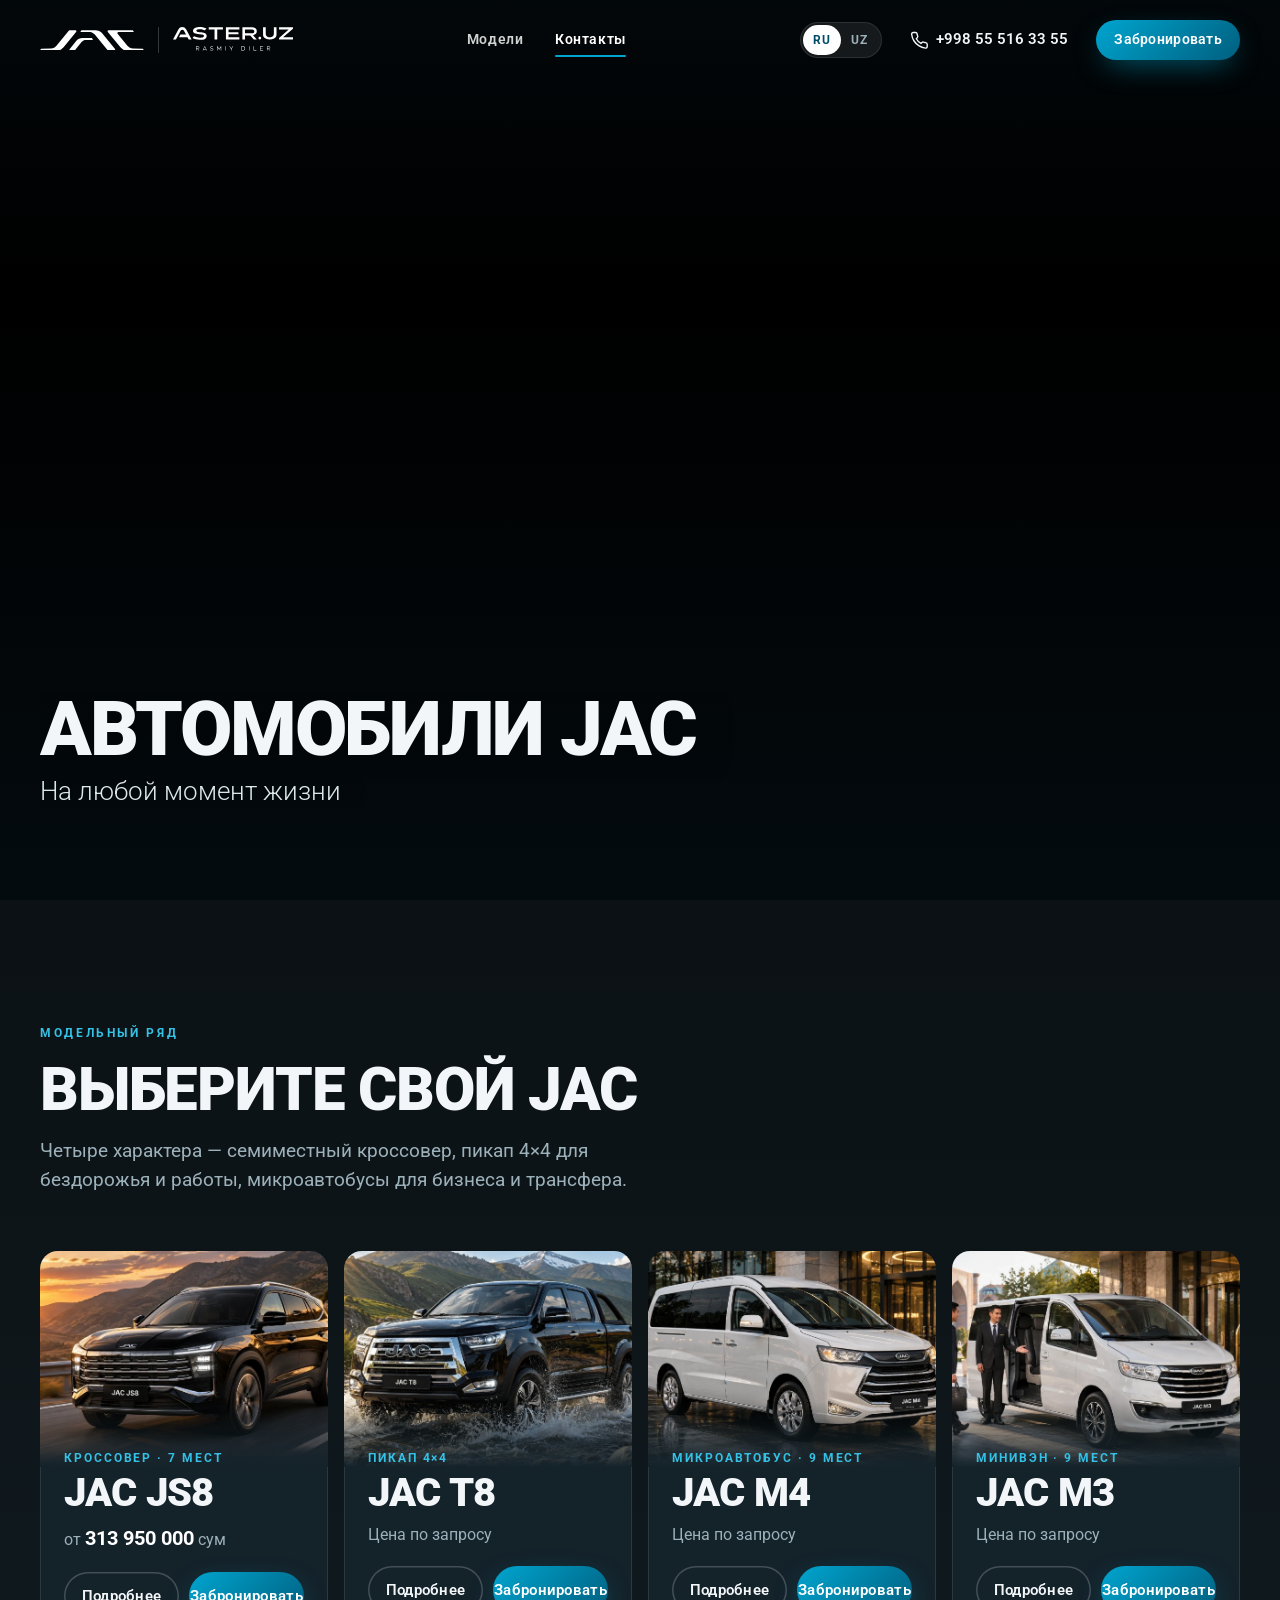
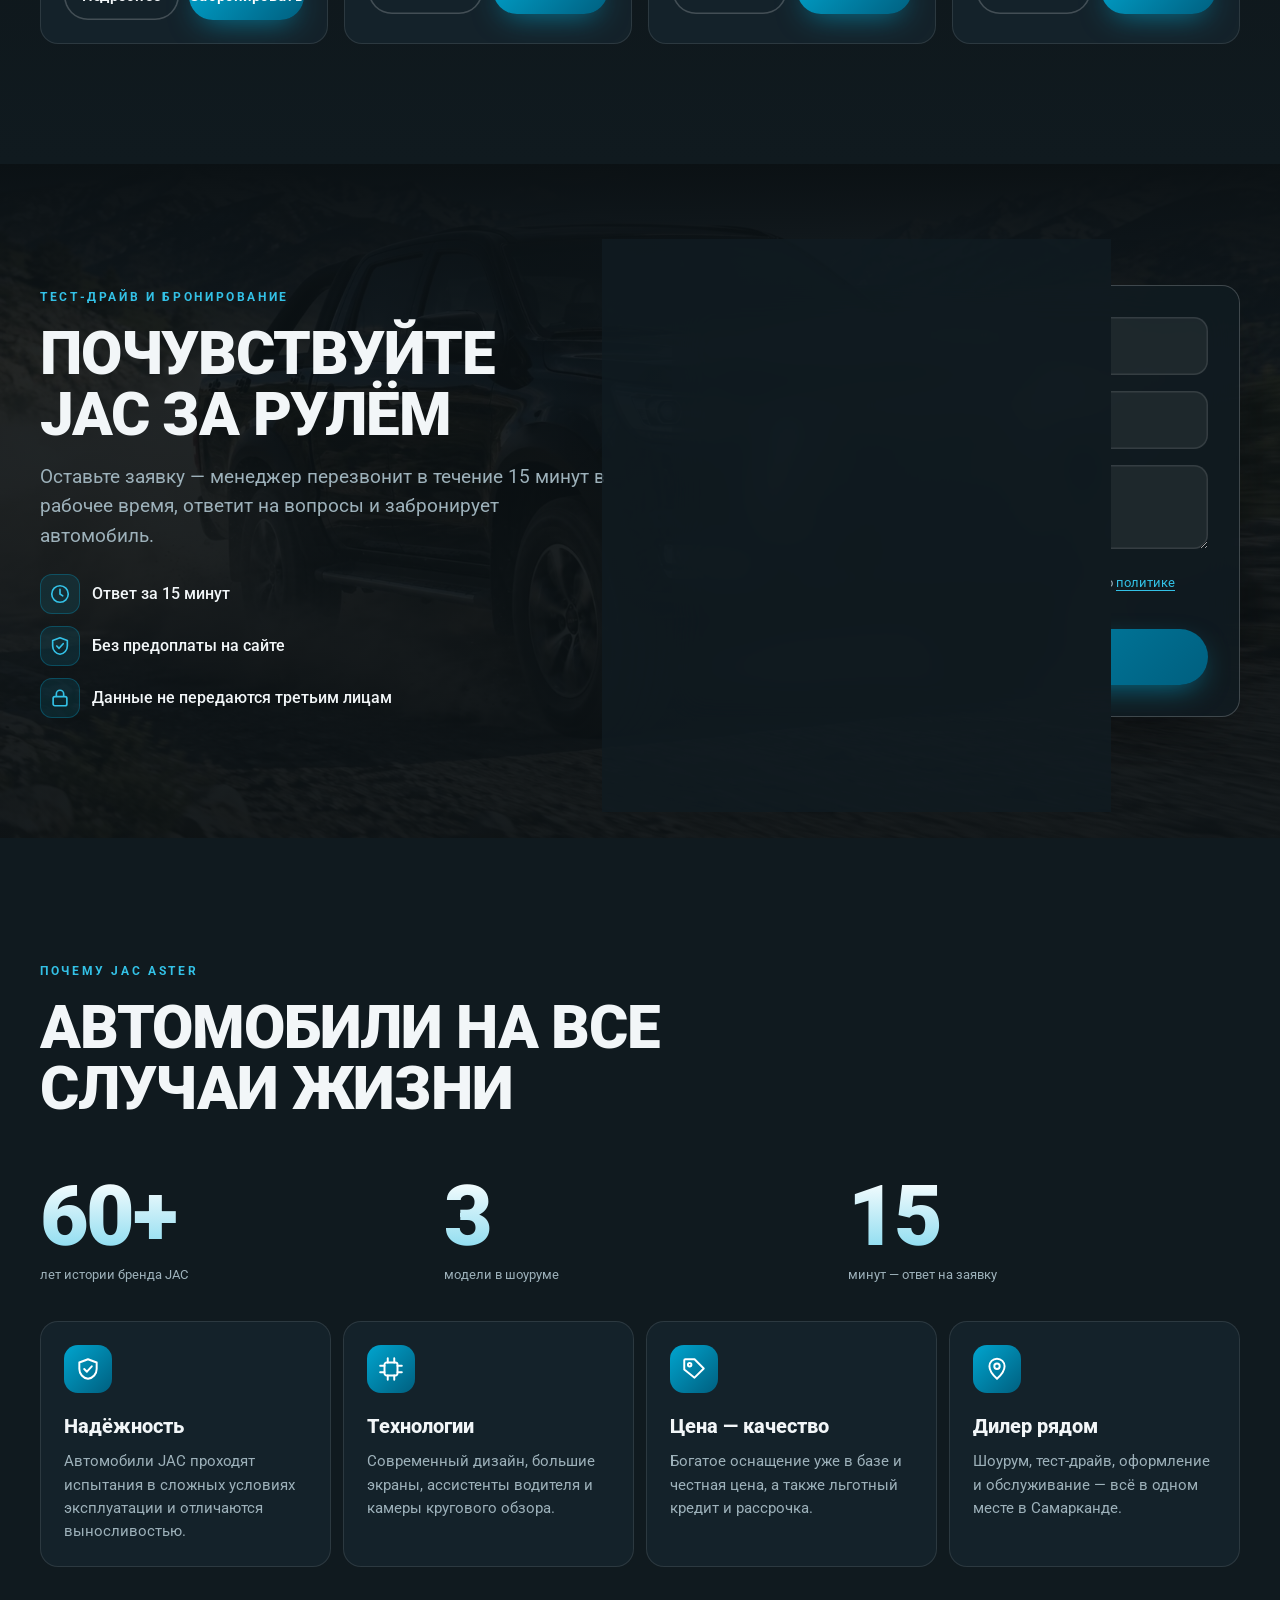
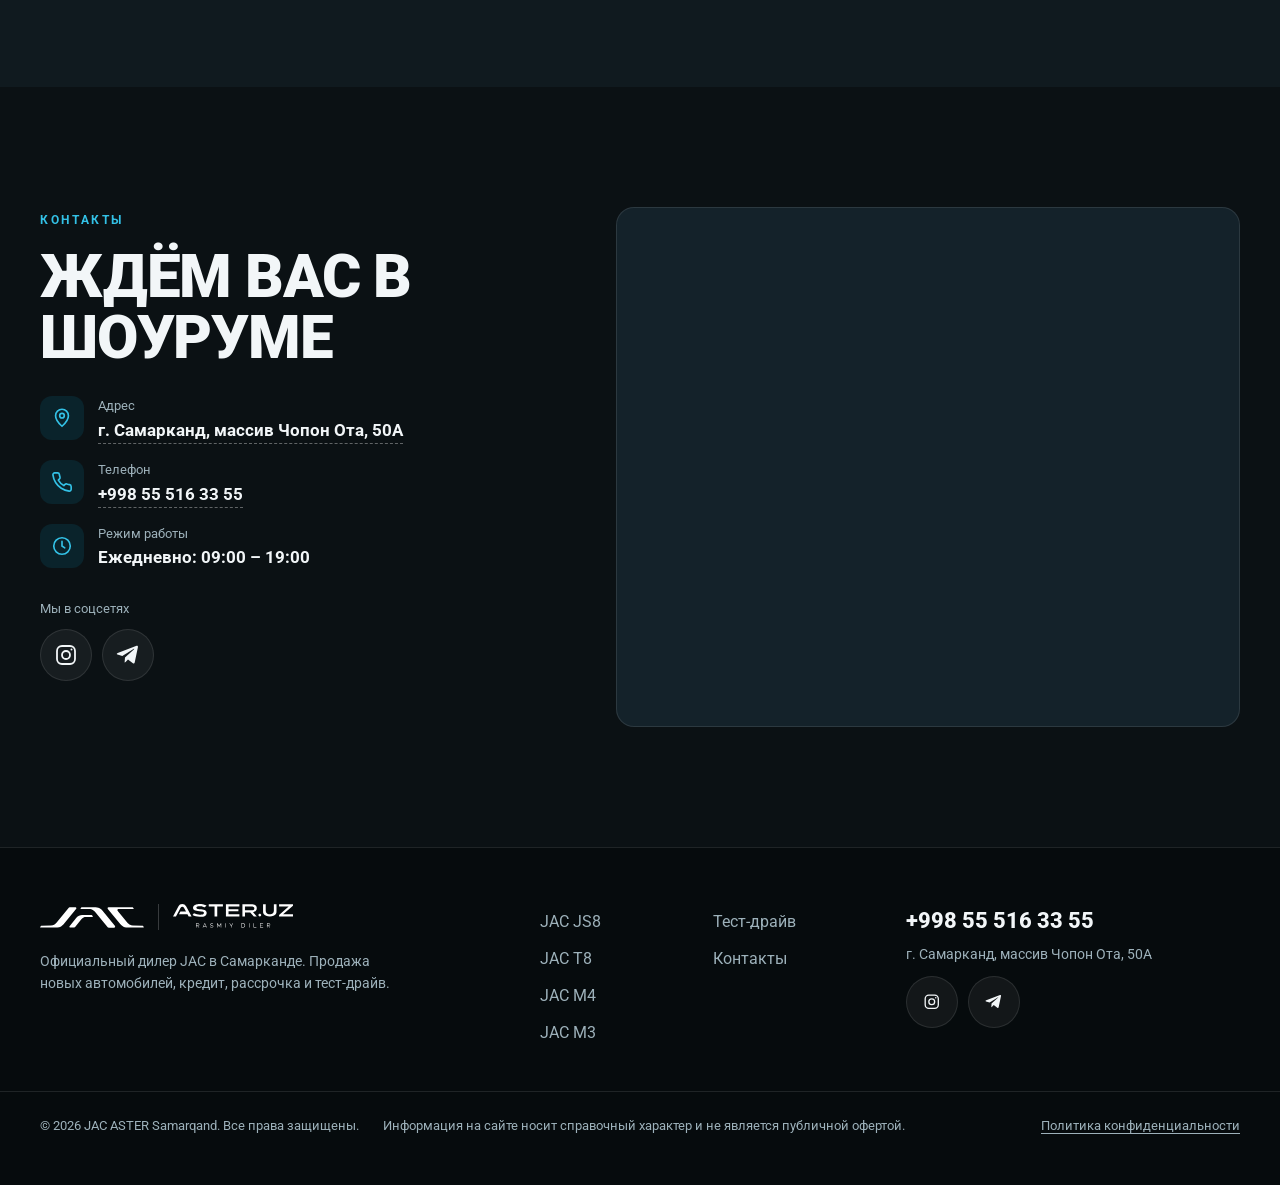
==== index.html @ 8413ddf0 "JS8: статичные фото в блоке цвета вместо 360°, пункт «Тест-драйв» убран из шапки, сброс кэша картино" ====
<!DOCTYPE html>
<html lang="ru" dir="ltr" class="no-js">
<head>
  <meta charset="utf-8">
  <meta name="viewport" content="width=device-width, initial-scale=1, viewport-fit=cover">

  <!-- ===================== SEO: ЗАГОЛОВОК И ОПИСАНИЕ =====================
       Для узбекской версии тексты подставляются из assets/js/i18n.js
       (ключи meta.title и meta.description) -->
  <title>jac-aster.uz</title>
  <meta name="description" content="Официальный дилер JAC в Самарканде: кроссовер JAC JS8, пикап JAC T8, микроавтобусы JAC M4 и JAC M3. Актуальные цены, льготный кредит и рассрочка, тест-драйв. Чопон Ота, 50A. ☎ +998 55 516 33 55">
  <meta name="keywords" content="JAC Самарканд, JAC JS8, JAC T8, JAC M4, JAC M3, купить JAC, JAC цена Узбекистан, пикап JAC, микроавтобус JAC, минивэн JAC, JAC Samarqand, JAC narxi, JAC ASTER">
  <meta name="robots" content="index, follow, max-image-preview:large">
  <meta name="author" content="JAC ASTER Samarqand">
  <meta name="theme-color" content="#004C66">
  <meta name="format-detection" content="telephone=no">

  <!-- Канонический адрес и языковые версии (?lang=uz — узбекская) -->
  <link rel="canonical" href="https://jac-aster.uz/">
  <link rel="alternate" hreflang="ru" href="https://jac-aster.uz/">
  <link rel="alternate" hreflang="uz" href="https://jac-aster.uz/?lang=uz">
  <link rel="alternate" hreflang="x-default" href="https://jac-aster.uz/">

  <!-- Соцсети и мессенджеры (превью ссылки) -->
  <meta property="og:type" content="website">
  <meta property="og:site_name" content="JAC ASTER Samarqand">
  <meta property="og:locale" content="ru_RU">
  <meta property="og:locale:alternate" content="uz_UZ">
  <meta property="og:url" content="https://jac-aster.uz/">
  <meta property="og:title" content="JAC в Самарканде — JS8, T8, M4, M3 | Официальный дилер JAC ASTER">
  <meta property="og:description" content="Кроссовер JAC JS8, пикап JAC T8, микроавтобусы JAC M4 и JAC M3. Цены, кредит, рассрочка и тест-драйв в Самарканде.">
  <meta property="og:image" content="https://jac-aster.uz/assets/img/brand/og-image.jpg">
  <meta property="og:image:width" content="1200">
  <meta property="og:image:height" content="630">
  <meta name="twitter:card" content="summary_large_image">

  <!-- Иконки -->
  <link rel="icon" href="assets/img/brand/favicon.svg" type="image/svg+xml">
  <link rel="icon" href="assets/img/brand/icon-32.png" sizes="32x32" type="image/png">
  <link rel="apple-touch-icon" href="assets/img/brand/icon-180.png">
  <link rel="manifest" href="manifest.webmanifest">

  <!-- Предзагрузка шрифта и главного фото для скорости -->
  <link rel="preload" href="assets/fonts/roboto-cyrillic.woff2" as="font" type="font/woff2" crossorigin>
  <link rel="preload" href="assets/fonts/roboto-latin.woff2" as="font" type="font/woff2" crossorigin>
  <link rel="preload" as="image" href="assets/img/brand/home-hero-mobile.webp" media="(max-width: 800px)" fetchpriority="high">
  <link rel="preload" as="image" href="assets/img/brand/home-hero.webp" media="(min-width: 801px)" fetchpriority="high">

  <link rel="stylesheet" href="assets/css/style.css">

  <!-- Структурированные данные для Google / Яндекс: автосалон.
       ⚠️ Если поменяется телефон, адрес или часы — исправьте и здесь. -->
  <script type="application/ld+json">
  {
    "@context": "https://schema.org",
    "@type": "AutoDealer",
    "@id": "https://jac-aster.uz/#dealer",
    "name": "JAC ASTER Samarqand",
    "alternateName": ["JAC Самарканд", "JAC Samarqand Aster"],
    "url": "https://jac-aster.uz/",
    "logo": "https://jac-aster.uz/assets/img/brand/icon-512.png",
    "image": "https://jac-aster.uz/assets/img/brand/og-image.jpg",
    "telephone": "+998555163355",
    "priceRange": "313 950 000 – 498 000 000 UZS",
    "currenciesAccepted": "UZS",
    "brand": { "@type": "Brand", "name": "JAC" },
    "address": {
      "@type": "PostalAddress",
      "streetAddress": "массив Чопон Ота, 50A",
      "addressLocality": "Самарканд",
      "addressRegion": "Самаркандская область",
      "addressCountry": "UZ"
    },
    "hasMap": "https://www.google.com/maps?cid=15704357459477627412",
    "openingHoursSpecification": [{
      "@type": "OpeningHoursSpecification",
      "dayOfWeek": ["Monday","Tuesday","Wednesday","Thursday","Friday","Saturday","Sunday"],
      "opens": "09:00",
      "closes": "19:00"
    }],
    "sameAs": [
      "https://www.instagram.com/jac_samarqand_aster/",
      "https://t.me/jacsamarqandaster"
    ],
    "areaServed": { "@type": "City", "name": "Самарканд" }
  }
  </script>
</head>

<body class="is-loading">
  <a class="skip-link" href="#main" data-i18n="skip">Перейти к содержимому</a>

  <!-- ===================== ПРЕЛОАДЕР ===================== -->
  <div class="preloader" aria-hidden="true">
    <svg class="preloader__logo" viewBox="0 0 2434 488"><use href="#logo-path"/></svg>
    <span class="preloader__bar"></span>
  </div>

  <!-- Логотип JAC (векторный). Используется в шапке, подвале, прелоадере. -->
  <svg width="0" height="0" style="position:absolute" aria-hidden="true">
    <defs>
      <path id="logo-path" fill="currentColor" fill-rule="evenodd" d="M1235,219 L1218,194 L1209,190 L985,190 L950,194 L913,206 L880,225 L851,251 L692,448 L688,455 L688,468 L691,474 L701,481 L798,481 L810,477 L818,472 L836,452 L973,282 L993,263 L1020,246 L1044,237 L1072,232 L1228,232 L1235,226ZM848,16 L844,11 L835,6 L695,6 L679,13 L668,24 L385,371 L361,395 L330,416 L297,429 L257,436 L37,437 L26,441 L20,447 L4,471 L4,478 L7,481 L405,481 L447,473 L467,466 L492,454 L519,436 L552,404 L839,55 L851,37 L852,28ZM1587,14 L1583,23 L1583,36 L1587,45 L1878,400 L1914,435 L1946,457 L1964,466 L1986,474 L2014,480 L2035,482 L2424,481 L2429,477 L2429,470 L2413,446 L2408,441 L2398,437 L2176,436 L2134,428 L2108,418 L2092,409 L2073,395 L2051,373 L1820,91 L1814,81 L1812,73 L1815,59 L1822,52 L1833,48 L2191,47 L2194,43 L2192,34 L2176,12 L2169,6 L1600,5 L1592,9ZM949,36 L948,43 L953,48 L1174,49 L1202,55 L1237,70 L1259,85 L1282,107 L1570,459 L1584,473 L1595,479 L1612,483 L1738,483 L1747,480 L1756,471 L1759,463 L1759,454 L1752,441 L1450,73 L1431,54 L1404,35 L1382,24 L1363,17 L1336,10 L1300,5 L980,4 L971,7 L965,13Z"/>
    </defs>
  </svg>

  <!-- ===================== ШАПКА ===================== -->
  <header class="header" id="header">
    <div class="container header__inner">
      <a class="brand" href="#top" data-i18n-attr="aria-label:nav.home" aria-label="JAC ASTER — на главную">
        <svg class="brand__logo" viewBox="0 0 2434 488" role="img" aria-label="JAC"><use href="#logo-path"/></svg>
        <span class="brand__divider" aria-hidden="true"></span>
        <img class="brand__aster" src="assets/img/brand/aster-logo.svg" alt="ASTER — rasmiy diler" width="309" height="66">
      </a>

      <nav class="nav" id="nav" data-i18n-attr="aria-label:nav.main" aria-label="Основное меню">
        <ul class="nav__list">
          <li><a href="#models" data-i18n="nav.models">Модели</a></li>
          <li><a href="#contacts" data-i18n="nav.contacts">Контакты</a></li>
        </ul>
        <div class="nav__mobile-extra">
          <a class="nav__phone js-phone-link" href="tel:+998555163355"><span class="js-phone-text">+998 55 516 33 55</span></a>
          <p class="nav__address js-address">г. Самарканд, массив Чопон Ота, 50A</p>
        </div>
      </nav>

      <div class="header__actions">
        <div class="lang" role="group" data-i18n-attr="aria-label:lang.switch" aria-label="Сменить язык">
          <button type="button" class="lang__btn is-active" data-lang="ru" aria-pressed="true">RU</button>
          <button type="button" class="lang__btn" data-lang="uz" aria-pressed="false">UZ</button>
        </div>
        <a class="header__phone js-phone-link" href="tel:+998555163355">
          <svg class="icon" aria-hidden="true"><use href="#i-phone"/></svg>
          <span class="js-phone-text">+998 55 516 33 55</span>
        </a>
        <button type="button" class="btn btn--primary btn--sm header__cta js-open-booking" data-i18n="cta.book">Забронировать</button>
        <button type="button" class="burger" id="burger" aria-controls="nav" aria-expanded="false" data-i18n-attr="aria-label:nav.menu" aria-label="Меню">
          <span></span><span></span><span></span>
        </button>
      </div>
    </div>
  </header>

  <main id="main">

    <!-- ===================== ПЕРВЫЙ ЭКРАН =====================
         Только фото и заголовок.
         Фото меняйте здесь: src — для ПК, srcset в <source> — для телефонов.
         Текст заголовка — в i18n.js (ключ hero.title) -->
    <section class="hero hero--home" id="top" aria-labelledby="hero-title">
      <div class="hero__media">
        <picture>
          <!-- Вертикальное фото для телефонов -->
          <source media="(max-width: 800px)" srcset="assets/img/brand/home-hero-mobile.webp" width="941" height="1672">
          <img src="assets/img/brand/home-hero.webp" alt="Автомобили JAC" data-i18n-attr="alt:hero.alt" width="1672" height="941" fetchpriority="high" decoding="async">
        </picture>
      </div>
      <div class="hero__content container">
        <h1 class="hero__title" id="hero-title">
          <span class="visually-hidden" data-i18n="hero.seo">JAC в Самарканде — официальный дилер JAC ASTER.</span>
          <span class="hero__line" data-i18n="hero.title">Автомобили JAC</span>
          <span class="hero__sub" data-i18n="hero.sub">На любой момент жизни</span>
        </h1>
      </div>
    </section>

    <!-- ===================== МОДЕЛЬНЫЙ РЯД (КАРТОЧКИ) ===================== -->
    <section class="section models-overview" id="models" aria-labelledby="models-title">
      <div class="container">
        <header class="section__head reveal">
          <p class="kicker" data-i18n="models.kicker">Модельный ряд</p>
          <h2 class="section__title" id="models-title" data-i18n="models.title">Выберите свой JAC</h2>
          <p class="section__lead" data-i18n="models.lead">Четыре характера — семиместный кроссовер, пикап 4×4 для бездорожья и работы, микроавтобусы для бизнеса и трансфера.</p>
        </header>
        <div class="model-cards" id="modelCards"><!-- карточки из config.js --></div>
      </div>
    </section>

    <!-- ===================== ТЕСТ-ДРАЙВ / ФОРМА ЗАЯВКИ ===================== -->
    <section class="section lead-section" id="testdrive" aria-labelledby="form-title">
      <div class="lead-section__bg" aria-hidden="true">
        <img src="assets/img/t8/a3-800.webp?v=2" srcset="assets/img/t8/a3-800.webp?v=2 800w, assets/img/t8/a3.webp?v=2 1672w" sizes="100vw" alt="" loading="lazy" decoding="async" width="1672" height="941">
      </div>
      <div class="container lead-section__grid">
        <header class="lead-section__head reveal">
          <p class="kicker" data-i18n="form.kicker">Тест-драйв и бронирование</p>
          <h2 class="section__title" id="form-title" data-i18n="form.title">Почувствуйте JAC за рулём</h2>
          <p class="section__lead" data-i18n="form.lead">Оставьте заявку — менеджер перезвонит в течение 15 минут в рабочее время, ответит на вопросы и забронирует автомобиль.</p>
          <ul class="perks">
            <li><svg class="icon" aria-hidden="true"><use href="#i-clock"/></svg><span data-i18n="form.perks.1">Ответ за 15 минут</span></li>
            <li><svg class="icon" aria-hidden="true"><use href="#i-shield"/></svg><span data-i18n="form.perks.2">Без предоплаты на сайте</span></li>
            <li><svg class="icon" aria-hidden="true"><use href="#i-lock"/></svg><span data-i18n="form.perks.3">Данные не передаются третьим лицам</span></li>
          </ul>
        </header>

        <!-- Форма. Шаблон используется и во всплывающем окне «Забронировать». -->
        <div class="lead-card reveal" id="leadFormHost"></div>
      </div>
    </section>

    <!-- ===================== ПОЧЕМУ МЫ ===================== -->
    <section class="section why" id="about" aria-labelledby="why-title">
      <div class="container">
        <header class="section__head reveal">
          <p class="kicker" data-i18n="why.kicker">Почему JAC ASTER</p>
          <h2 class="section__title" id="why-title" data-i18n="why.title">Автомобили на все случаи жизни</h2>
        </header>

        <div class="why__counters reveal">
          <div class="counter"><b data-count="60" data-suffix="+">0</b><span data-i18n="why.years">лет истории бренда JAC</span></div>
          <div class="counter"><b data-count="3">0</b><span data-i18n="why.models">модели в шоуруме</span></div>
          <div class="counter"><b data-count="15">0</b><span data-i18n="why.minutes">минут — ответ на заявку</span></div>
        </div>

        <ul class="why__grid">
          <li class="why__item reveal"><svg class="icon" aria-hidden="true"><use href="#i-shield"/></svg><h3 data-i18n="why.1.t">Надёжность</h3><p data-i18n="why.1.d">Автомобили JAC проходят испытания в сложных условиях эксплуатации и отличаются выносливостью.</p></li>
          <li class="why__item reveal"><svg class="icon" aria-hidden="true"><use href="#i-chip"/></svg><h3 data-i18n="why.2.t">Технологии</h3><p data-i18n="why.2.d">Современный дизайн, большие экраны, ассистенты водителя и камеры кругового обзора.</p></li>
          <li class="why__item reveal"><svg class="icon" aria-hidden="true"><use href="#i-tag"/></svg><h3 data-i18n="why.3.t">Цена — качество</h3><p data-i18n="why.3.d">Богатое оснащение уже в базе и честная цена, а также льготный кредит и рассрочка.</p></li>
          <li class="why__item reveal"><svg class="icon" aria-hidden="true"><use href="#i-pin"/></svg><h3 data-i18n="why.4.t">Дилер рядом</h3><p data-i18n="why.4.d">Шоурум, тест-драйв, оформление и обслуживание — всё в одном месте в Самарканде.</p></li>
        </ul>
      </div>
    </section>

    <!-- ===================== КОНТАКТЫ ===================== -->
    <section class="section contacts" id="contacts" aria-labelledby="contacts-title">
      <div class="container contacts__grid">
        <div class="contacts__info reveal">
          <p class="kicker" data-i18n="contacts.kicker">Контакты</p>
          <h2 class="section__title" id="contacts-title" data-i18n="contacts.title">Ждём вас в шоуруме</h2>

          <address class="contacts__list">
            <div class="contacts__item">
              <svg class="icon" aria-hidden="true"><use href="#i-pin"/></svg>
              <div><span data-i18n="contacts.address">Адрес</span><a class="contacts__link js-map-link" href="https://www.google.com/maps?cid=15704357459477627412" target="_blank" rel="noopener"><b class="js-address">г. Самарканд, массив Чопон Ота, 50A</b></a></div>
            </div>
            <div class="contacts__item">
              <svg class="icon" aria-hidden="true"><use href="#i-phone"/></svg>
              <div><span data-i18n="contacts.phone">Телефон</span><a class="contacts__link js-phone-link" href="tel:+998555163355"><b class="js-phone-text">+998 55 516 33 55</b></a></div>
            </div>
            <div class="contacts__item">
              <svg class="icon" aria-hidden="true"><use href="#i-clock"/></svg>
              <div><span data-i18n="contacts.hours">Режим работы</span><b class="js-hours">Ежедневно: 09:00 – 19:00</b></div>
            </div>
          </address>

          <p class="contacts__social-title" data-i18n="contacts.social">Мы в соцсетях</p>
          <div class="social">
            <a class="social__link social__link--icon js-instagram" href="https://www.instagram.com/jac_samarqand_aster/" target="_blank" rel="noopener" aria-label="Instagram @jac_samarqand_aster" title="Instagram">
              <svg class="icon" aria-hidden="true"><use href="#i-instagram"/></svg>
            </a>
            <a class="social__link social__link--icon js-telegram" href="https://t.me/jacsamarqandaster" target="_blank" rel="noopener" aria-label="Telegram @jacsamarqandaster" title="Telegram">
              <svg class="icon" aria-hidden="true"><use href="#i-telegram"/></svg>
            </a>
          </div>
        </div>

        <!-- Карта Google. Координаты салона и масштаб — в адресе src (q=широта,долгота, z=масштаб).
             Тот же адрес — в config.js → SITE.mapEmbed -->
        <div class="map reveal" id="map">
          <iframe src="https://maps.google.com/maps?q=39.674284,67.028428+(JAC+ASTER)&amp;z=16&amp;output=embed&amp;hl=ru" title="JAC ASTER — г. Самарканд, массив Чопон Ота, 50A" loading="lazy" referrerpolicy="no-referrer-when-downgrade" allowfullscreen></iframe>
        </div>
      </div>
    </section>
  </main>

  <!-- ===================== ПОДВАЛ ===================== -->
  <footer class="footer">
    <div class="container footer__grid">
      <div class="footer__brand">
        <a class="brand" href="#top" aria-label="JAC ASTER">
          <svg class="brand__logo" viewBox="0 0 2434 488" role="img" aria-label="JAC"><use href="#logo-path"/></svg>
          <span class="brand__divider" aria-hidden="true"></span>
          <img class="brand__aster" src="assets/img/brand/aster-logo.svg" alt="ASTER — rasmiy diler" width="309" height="66">
        </a>
        <p data-i18n="footer.about">Официальный дилер JAC в Самарканде. Продажа новых автомобилей, кредит, рассрочка и тест-драйв.</p>
      </div>

      <nav class="footer__nav" data-i18n-attr="aria-label:nav.models" aria-label="Модели">
        <ul>
          <li><a href="js8.html">JAC JS8</a></li>
          <li><a href="t8.html">JAC T8</a></li>
          <li><a href="m4.html">JAC M4</a></li>
          <li><a href="m3.html">JAC M3</a></li>
        </ul>
        <ul>
          <li><a href="#testdrive" data-i18n="nav.testdrive">Тест-драйв</a></li>
          <li><a href="#contacts" data-i18n="nav.contacts">Контакты</a></li>
        </ul>
      </nav>

      <div class="footer__contacts">
        <a class="footer__phone js-phone-link" href="tel:+998555163355"><span class="js-phone-text">+998 55 516 33 55</span></a>
        <p class="js-address">г. Самарканд, массив Чопон Ота, 50A</p>
        <div class="social social--small">
          <a class="social__link js-instagram" href="https://www.instagram.com/jac_samarqand_aster/" target="_blank" rel="noopener" aria-label="Instagram"><svg class="icon" aria-hidden="true"><use href="#i-instagram"/></svg></a>
          <a class="social__link js-telegram" href="https://t.me/jacsamarqandaster" target="_blank" rel="noopener" aria-label="Telegram"><svg class="icon" aria-hidden="true"><use href="#i-telegram"/></svg></a>
        </div>
      </div>
    </div>

    <div class="container footer__bottom">
      <p>© <span id="year">2026</span> JAC ASTER Samarqand. <span data-i18n="footer.rights">Все права защищены.</span></p>
      <p data-i18n="footer.offer">Информация на сайте носит справочный характер и не является публичной офертой.</p>
      <a href="privacy.html" class="js-privacy-link" data-i18n="footer.privacy">Политика конфиденциальности</a>
    </div>
  </footer>

  <!-- ===================== МОБИЛЬНАЯ ПАНЕЛЬ ДЕЙСТВИЙ ===================== -->
  <div class="action-bar" id="actionBar">
    <a class="action-bar__item js-phone-link" href="tel:+998555163355"><svg class="icon" aria-hidden="true"><use href="#i-phone"/></svg><span data-i18n="bar.call">Звонок</span></a>
    <a class="action-bar__item js-telegram" href="https://t.me/jacsamarqandaster" target="_blank" rel="noopener"><svg class="icon" aria-hidden="true"><use href="#i-telegram"/></svg><span data-i18n="bar.tg">Telegram</span></a>
    <button type="button" class="action-bar__item action-bar__item--main js-open-booking"><svg class="icon" aria-hidden="true"><use href="#i-key"/></svg><span data-i18n="bar.book">Бронь</span></button>
  </div>

  <button type="button" class="to-top" id="toTop" data-i18n-attr="aria-label:footer.up" aria-label="Наверх">
    <svg class="icon" aria-hidden="true"><use href="#i-arrow-up"/></svg>
  </button>

  <!-- ===================== ОКНО «ЗАБРОНИРОВАТЬ» ===================== -->
  <dialog class="modal" id="bookingModal" aria-labelledby="modal-title">
    <div class="modal__box">
      <button type="button" class="modal__close" data-close data-i18n-attr="aria-label:nav.close" aria-label="Закрыть">
        <svg class="icon" aria-hidden="true"><use href="#i-close"/></svg>
      </button>
      <div class="modal__media" aria-hidden="true"><img id="modalImg" src="assets/img/js8/c-black.webp?v=2" alt="" width="1182" height="430"></div>
      <h2 class="modal__title" id="modal-title" data-i18n="form.modal.title">Забронировать</h2>
      <p class="modal__lead" data-i18n="form.modal.lead">Оставьте контакты — зафиксируем автомобиль и цену за вами.</p>
      <div id="modalFormHost"></div>
    </div>
  </dialog>

  <!-- ===================== ОКНО «УСПЕШНО» ===================== -->
  <dialog class="modal modal--success" id="successModal" aria-labelledby="ok-title">
    <div class="modal__box">
      <div class="success-check" aria-hidden="true"><svg viewBox="0 0 52 52"><circle cx="26" cy="26" r="24"/><path d="M15 27l7 7 15-15"/></svg></div>
      <h2 class="modal__title" id="ok-title" data-i18n="form.ok.title">Заявка отправлена!</h2>
      <p class="modal__lead" data-i18n="form.ok.text">Спасибо! Наш менеджер свяжется с вами в ближайшее время.</p>
      <button type="button" class="btn btn--primary btn--block" data-close data-i18n="form.ok.close">Отлично</button>
    </div>
  </dialog>

  <!-- ===================== ПРОСМОТР ФОТО ===================== -->
  <dialog class="lightbox" id="lightbox" data-i18n-attr="aria-label:model.gallery" aria-label="Галерея">
    <button type="button" class="lightbox__close" data-close data-i18n-attr="aria-label:lightbox.close" aria-label="Закрыть"><svg class="icon" aria-hidden="true"><use href="#i-close"/></svg></button>
    <button type="button" class="lightbox__nav lightbox__nav--prev" id="lbPrev" data-i18n-attr="aria-label:lightbox.prev" aria-label="Предыдущее фото"><svg class="icon" aria-hidden="true"><use href="#i-arrow-left"/></svg></button>
    <figure class="lightbox__figure"><img id="lbImg" src="" alt=""><figcaption id="lbCap"></figcaption></figure>
    <button type="button" class="lightbox__nav lightbox__nav--next" id="lbNext" data-i18n-attr="aria-label:lightbox.next" aria-label="Следующее фото"><svg class="icon" aria-hidden="true"><use href="#i-arrow-right"/></svg></button>
  </dialog>

  <!-- ===================== ШАБЛОН ФОРМЫ ЗАЯВКИ =====================
       Один шаблон для формы на странице и во всплывающем окне.
       Отправка — в assets/js/main.js (функция sendLead) -->
  <template id="leadFormTpl">
    <form class="lead-form" novalidate>
      <div class="field">
        <input class="field__input" type="text" name="fio" autocomplete="name" maxlength="60" placeholder=" " required>
        <label class="field__label" data-i18n="form.name">Ваше имя</label>
        <small class="field__error" data-i18n="form.err.name">Введите имя (минимум 2 буквы)</small>
      </div>
      <div class="field">
        <input class="field__input" type="tel" name="phone" autocomplete="tel" inputmode="tel" placeholder=" " required>
        <label class="field__label" data-i18n="form.phone">Телефон</label>
        <small class="field__error" data-i18n="form.err.phone">Введите номер полностью: +998 (XX) XXX XX XX</small>
      </div>
      <div class="field">
        <textarea class="field__input" name="comment" rows="2" maxlength="500" placeholder=" "></textarea>
        <label class="field__label" data-i18n="form.comment">Комментарий</label>
      </div>

      <!-- Ловушка для спам-ботов: поле скрыто от людей -->
      <div class="hp" aria-hidden="true"><label>Website<input type="text" name="website_url" tabindex="-1" autocomplete="off"></label></div>

      <label class="check">
        <input type="checkbox" name="agree" checked required>
        <span class="check__box" aria-hidden="true"></span>
        <span class="check__text"><span data-i18n="form.agree">Я согласен(на) на обработку персональных данных согласно</span> <a class="js-privacy-link" href="privacy.html" target="_blank" data-i18n="form.agree.link">политике конфиденциальности</a></span>
      </label>
      <small class="field__error field__error--agree" data-i18n="form.err.agree">Нужно согласие на обработку данных</small>

      <button type="submit" class="btn btn--primary btn--block btn--lg lead-form__submit">
        <span class="btn__text" data-i18n="form.submit">Отправить заявку</span>
        <span class="btn__spinner" aria-hidden="true"></span>
      </button>
      <p class="lead-form__error" role="alert" hidden></p>
    </form>
  </template>

  <!-- ===================== ИКОНКИ (SVG-спрайт) ===================== -->
  <svg width="0" height="0" style="position:absolute" aria-hidden="true">
    <symbol id="i-phone" viewBox="0 0 24 24"><path fill="none" stroke="currentColor" stroke-width="1.8" stroke-linecap="round" stroke-linejoin="round" d="M22 16.9v3a2 2 0 0 1-2.2 2 19.8 19.8 0 0 1-8.6-3.1 19.5 19.5 0 0 1-6-6A19.8 19.8 0 0 1 2.1 4.2 2 2 0 0 1 4.1 2h3a2 2 0 0 1 2 1.7c.1 1 .4 1.9.7 2.8a2 2 0 0 1-.5 2.1L8 9.9a16 16 0 0 0 6 6l1.3-1.3a2 2 0 0 1 2.1-.4c.9.3 1.8.6 2.8.7a2 2 0 0 1 1.7 2z"/></symbol>
    <symbol id="i-arrow-left" viewBox="0 0 24 24"><path fill="none" stroke="currentColor" stroke-width="2" stroke-linecap="round" stroke-linejoin="round" d="M15 18l-6-6 6-6"/></symbol>
    <symbol id="i-arrow-right" viewBox="0 0 24 24"><path fill="none" stroke="currentColor" stroke-width="2" stroke-linecap="round" stroke-linejoin="round" d="M9 18l6-6-6-6"/></symbol>
    <symbol id="i-arrow-up" viewBox="0 0 24 24"><path fill="none" stroke="currentColor" stroke-width="2" stroke-linecap="round" stroke-linejoin="round" d="M18 15l-6-6-6 6"/></symbol>
    <symbol id="i-close" viewBox="0 0 24 24"><path fill="none" stroke="currentColor" stroke-width="2" stroke-linecap="round" d="M6 6l12 12M18 6L6 18"/></symbol>
    <symbol id="i-clock" viewBox="0 0 24 24"><g fill="none" stroke="currentColor" stroke-width="1.8" stroke-linecap="round"><circle cx="12" cy="12" r="9"/><path d="M12 7v5l3 2"/></g></symbol>
    <symbol id="i-shield" viewBox="0 0 24 24"><g fill="none" stroke="currentColor" stroke-width="1.8" stroke-linejoin="round"><path d="M12 3l8 3v6c0 4.6-3.4 8.4-8 9-4.6-.6-8-4.4-8-9V6z"/><path d="M8.5 12l2.5 2.5 4.5-5" stroke-linecap="round"/></g></symbol>
    <symbol id="i-lock" viewBox="0 0 24 24"><g fill="none" stroke="currentColor" stroke-width="1.8"><rect x="4.5" y="10.5" width="15" height="10" rx="2"/><path d="M8 10.5V7.5a4 4 0 0 1 8 0v3"/></g></symbol>
    <symbol id="i-chip" viewBox="0 0 24 24"><g fill="none" stroke="currentColor" stroke-width="1.8" stroke-linecap="round"><rect x="6" y="6" width="12" height="12" rx="2"/><path d="M9 2v4M15 2v4M9 18v4M15 18v4M2 9h4M2 15h4M18 9h4M18 15h4"/></g></symbol>
    <symbol id="i-tag" viewBox="0 0 24 24"><g fill="none" stroke="currentColor" stroke-width="1.8" stroke-linejoin="round"><path d="M3 12.5V4a1 1 0 0 1 1-1h8.5L21 11.5 12.5 20z"/><circle cx="8" cy="8" r="1.6"/></g></symbol>
    <symbol id="i-pin" viewBox="0 0 24 24"><g fill="none" stroke="currentColor" stroke-width="1.8"><path d="M12 21s-7-6.2-7-11.5a7 7 0 0 1 14 0C19 14.8 12 21 12 21z"/><circle cx="12" cy="9.5" r="2.5"/></g></symbol>
    <symbol id="i-route" viewBox="0 0 24 24"><g fill="none" stroke="currentColor" stroke-width="1.8" stroke-linecap="round" stroke-linejoin="round"><circle cx="6" cy="19" r="2.5"/><circle cx="18" cy="5" r="2.5"/><path d="M8.5 19H16a3.5 3.5 0 0 0 0-7H8a3.5 3.5 0 0 1 0-7h7.5"/></g></symbol>
    <symbol id="i-instagram" viewBox="0 0 24 24"><g fill="none" stroke="currentColor" stroke-width="1.8"><rect x="3" y="3" width="18" height="18" rx="5"/><circle cx="12" cy="12" r="4"/><circle cx="17.5" cy="6.5" r="1" fill="currentColor" stroke="none"/></g></symbol>
    <symbol id="i-telegram" viewBox="0 0 24 24"><path fill="currentColor" d="M21.9 4.3l-3.2 15.1c-.2 1-.9 1.3-1.8.8l-4.9-3.6-2.4 2.3c-.3.3-.5.5-1 .5l.4-5 9.1-8.2c.4-.4-.1-.6-.6-.2L6.3 13 1.5 11.5c-1-.3-1-1 .2-1.5L20.6 2.8c.9-.3 1.6.2 1.3 1.5z"/></symbol>
    <symbol id="i-key" viewBox="0 0 24 24"><g fill="none" stroke="currentColor" stroke-width="1.8" stroke-linecap="round"><circle cx="8" cy="15" r="4.5"/><path d="M11.2 11.8L20 3M16 7l3 3M14 9l2 2"/></g></symbol>
    <symbol id="i-check" viewBox="0 0 24 24"><path fill="none" stroke="currentColor" stroke-width="2.2" stroke-linecap="round" stroke-linejoin="round" d="M5 12.5l4.5 4.5L19 7.5"/></symbol>
    <symbol id="i-plus" viewBox="0 0 24 24"><path fill="none" stroke="currentColor" stroke-width="2" stroke-linecap="round" d="M12 5v14M5 12h14"/></symbol>
    <symbol id="i-rotate" viewBox="0 0 24 24"><g fill="none" stroke="currentColor" stroke-width="1.8" stroke-linecap="round" stroke-linejoin="round"><path d="M3 12c0-2.5 4-4.5 9-4.5s9 2 9 4.5-4 4.5-9 4.5"/><path d="M9 14l3 2.5-3 2.5"/></g></symbol>
    <symbol id="i-zoom" viewBox="0 0 24 24"><g fill="none" stroke="currentColor" stroke-width="1.8" stroke-linecap="round"><circle cx="11" cy="11" r="6.5"/><path d="M20 20l-4.3-4.3M11 8v6M8 11h6"/></g></symbol>
  </svg>

  <!-- ===================== СКРИПТЫ (порядок важен) ===================== -->
  <script src="assets/js/config.js"></script>
  <script src="assets/js/i18n.js"></script>
  <script src="assets/js/main.js"></script>
</body>
</html>
---- assets/css/style.css ----
/* ==========================================================================
   JAC ASTER Samarqand — стили сайта
   Подход: mobile first (сначала телефоны, затем @media для больших экранов)
   Цвета и шрифт — по брендбуку JAC (Intelligent Blue, Midnight Black, Roboto)
   ========================================================================== */

/* ---------- 1. ШРИФТЫ (локальные файлы в assets/fonts) ---------- */
@font-face {
  font-family: 'Roboto';
  src: url('../fonts/roboto-cyrillic.woff2') format('woff2');
  font-weight: 300 900; font-style: normal; font-display: swap;
  unicode-range: U+0301, U+0400-045F, U+0490-0491, U+04B0-04B1, U+2116;
}
@font-face {
  font-family: 'Roboto';
  src: url('../fonts/roboto-latin-ext.woff2') format('woff2');
  font-weight: 300 900; font-style: normal; font-display: swap;
  unicode-range: U+0100-02BA, U+02BD-02C5, U+02C7-02CC, U+02CE-02D7, U+02DD-02FF, U+0304, U+0308, U+0329, U+1D00-1DBF, U+1E00-1E9F, U+1EF2-1EFF, U+2020, U+20A0-20AB, U+20AD-20C0, U+2113, U+2C60-2C7F, U+A720-A7FF;
}
@font-face {
  font-family: 'Roboto';
  src: url('../fonts/roboto-latin.woff2') format('woff2');
  font-weight: 300 900; font-style: normal; font-display: swap;
  unicode-range: U+0000-00FF, U+0131, U+0152-0153, U+02BB-02BC, U+02C6, U+02DA, U+02DC, U+0304, U+0308, U+0329, U+2000-206F, U+20AC, U+2122, U+2191, U+2193, U+2212, U+2215, U+FEFF, U+FFFD;
}

/* ---------- 2. ПЕРЕМЕННЫЕ (меняйте цвета здесь) ---------- */
:root {
  --blue: #005F7F;          /* JAC Intelligent Blue */
  --blue-deep: #004C66;     /* JAC Intelligent Deep Blue */
  --blue-mid: #00A5CF;      /* JAC Middle Blue — акцент */
  --blue-light: #E0ECF4;    /* JAC Light Blue */
  --black: #1C1C1B;         /* JAC Midnight Black */
  --white: #FFFFFF;

  --bg: #0B1114;            /* фон страницы (тёмный с синим оттенком) */
  --bg-2: #101A1F;
  --surface: #14222A;
  --surface-2: #1A2C35;
  --line: rgba(255, 255, 255, .1);
  --line-strong: rgba(255, 255, 255, .2);
  --text: #F2F6F8;
  --muted: #9DB1BA;
  --accent: var(--blue-mid);
  --accent-2: #33C1E6;
  --danger: #FF6B6B;
  --ok: #3DDC97;

  --font: 'Roboto', system-ui, -apple-system, 'Segoe UI', Arial, sans-serif;
  --radius: 18px;
  --radius-sm: 12px;
  --gutter: 16px;
  --header-h: 64px;
  --ease: cubic-bezier(.22, .9, .25, 1);
  --ease-out: cubic-bezier(.16, 1, .3, 1);
  --shadow: 0 24px 60px -20px rgba(0, 0, 0, .55);
}

/* ---------- 3. БАЗА ---------- */
*, *::before, *::after { box-sizing: border-box; }
html { -webkit-text-size-adjust: 100%; scroll-behavior: smooth; scroll-padding-top: calc(var(--header-h) + 8px); }
body {
  margin: 0; min-width: 320px;
  font-family: var(--font); font-size: 16px; line-height: 1.55; font-weight: 400;
  color: var(--text); background: var(--bg);
  -webkit-font-smoothing: antialiased; text-rendering: optimizeLegibility;
  overflow-x: hidden;
}
body.is-locked { overflow: hidden; }
img, svg, video { display: block; max-width: 100%; }
img { height: auto; }
a { color: inherit; text-decoration: none; }
button, input, select, textarea { font: inherit; color: inherit; }
button { cursor: pointer; background: none; border: 0; padding: 0; }
h1, h2, h3, h4, p, ul, ol, figure, dl, dd { margin: 0; }
ul, ol { padding: 0; list-style: none; }
address { font-style: normal; }
fieldset { border: 0; margin: 0; padding: 0; min-width: 0; }
legend { padding: 0; }
table { border-collapse: collapse; width: 100%; }
::selection { background: var(--accent); color: #fff; }
:focus-visible { outline: 2px solid var(--accent-2); outline-offset: 3px; border-radius: 6px; }

.icon { width: 1.25em; height: 1.25em; flex: none; }
.container { width: 100%; max-width: 1280px; margin-inline: auto; padding-inline: var(--gutter); }
.visually-hidden { position: absolute !important; width: 1px; height: 1px; overflow: hidden; clip: rect(0 0 0 0); white-space: nowrap; border: 0; padding: 0; margin: -1px; }
.skip-link { position: fixed; left: 12px; top: -60px; z-index: 1000; padding: 10px 16px; background: var(--accent); color: #fff; border-radius: 10px; transition: top .2s; }
.skip-link:focus { top: 12px; }
.hp { position: absolute; left: -9999px; width: 1px; height: 1px; overflow: hidden; }

/* ---------- 4. КНОПКИ ---------- */
.btn {
  --btn-bg: var(--surface-2); --btn-fg: var(--text);
  position: relative; display: inline-flex; align-items: center; justify-content: center; gap: .55em;
  min-height: 48px; padding: 0 22px; border-radius: 999px;
  font-weight: 600; font-size: 15px; letter-spacing: .02em; line-height: 1.1; text-align: center;
  background: var(--btn-bg); color: var(--btn-fg);
  overflow: hidden; isolation: isolate;
  transition: transform .35s var(--ease), box-shadow .35s var(--ease), background-color .3s, color .3s;
  -webkit-tap-highlight-color: transparent;
}
.btn::after { /* блик при наведении */
  content: ''; position: absolute; inset: 0; z-index: -1;
  background: linear-gradient(110deg, transparent 30%, rgba(255,255,255,.35) 50%, transparent 70%);
  transform: translateX(-120%); transition: transform .8s var(--ease);
}
.btn:hover::after { transform: translateX(120%); }
.btn:active { transform: scale(.97); }
.btn--primary { --btn-bg: linear-gradient(135deg, var(--blue-mid), var(--blue)); --btn-fg: #fff; background: var(--btn-bg); box-shadow: 0 10px 30px -10px rgba(0, 165, 207, .7); }
.btn--primary:hover { box-shadow: 0 16px 40px -12px rgba(0, 165, 207, .9); transform: translateY(-2px); }
.btn--ghost { background: transparent; box-shadow: inset 0 0 0 1.5px var(--line-strong); }
.btn--ghost:hover { box-shadow: inset 0 0 0 1.5px var(--accent); color: var(--accent-2); }
.btn--light { --btn-bg: #fff; --btn-fg: var(--blue-deep); }
.btn--sm { min-height: 40px; padding: 0 18px; font-size: 14px; }
.btn--lg { min-height: 56px; font-size: 16px; }
.btn--block { width: 100%; }
.btn__spinner { display: none; width: 20px; height: 20px; border-radius: 50%; border: 2.5px solid rgba(255,255,255,.35); border-top-color: #fff; animation: spin .8s linear infinite; }
.btn.is-loading .btn__spinner { display: inline-block; }
.btn.is-loading { pointer-events: none; opacity: .85; }
@keyframes spin { to { transform: rotate(360deg); } }

.kicker {
  display: inline-flex; align-items: center; gap: 10px;
  font-size: 12px; font-weight: 700; letter-spacing: .22em; text-transform: uppercase; color: var(--accent-2);
}

/* ---------- 5. ПРЕЛОАДЕР ---------- */
.preloader {
  position: fixed; inset: 0; z-index: 999; display: grid; place-content: center; justify-items: center; gap: 22px;
  background: radial-gradient(circle at 50% 40%, var(--blue-deep), #031217 70%);
  transition: opacity .7s var(--ease), visibility .7s;
}
.preloader__logo { width: 170px; color: #fff; animation: logoIn 1.2s var(--ease-out) both; }
.preloader__bar { width: 140px; height: 2px; background: rgba(255,255,255,.15); overflow: hidden; border-radius: 2px; position: relative; }
.preloader__bar::after { content: ''; position: absolute; inset: 0; background: var(--accent); transform-origin: left; animation: bar 1.4s var(--ease) infinite; }
@keyframes bar { 0% { transform: scaleX(0); } 60% { transform: scaleX(1); } 100% { transform: scaleX(1); opacity: 0; } }
@keyframes logoIn { from { opacity: 0; clip-path: inset(0 100% 0 0); transform: translateX(-12px); } to { opacity: 1; clip-path: inset(0 0 0 0); transform: none; } }
body:not(.is-loading) .preloader { opacity: 0; visibility: hidden; }

/* ---------- 6. ШАПКА ---------- */
.header {
  position: fixed; inset: 0 0 auto; z-index: 100; height: var(--header-h);
  transition: background-color .4s, backdrop-filter .4s, transform .45s var(--ease), box-shadow .4s;
}
.header.is-scrolled { background: rgba(8, 16, 20, .78); -webkit-backdrop-filter: blur(16px) saturate(1.4); backdrop-filter: blur(16px) saturate(1.4); box-shadow: 0 1px 0 var(--line); }
.header.is-hidden { transform: translateY(-100%); }
.header__inner { height: 100%; display: flex; align-items: center; justify-content: space-between; gap: 16px; }
.brand { display: inline-flex; align-items: center; gap: 14px; color: #fff; }
.brand__aster { width: 84px; height: auto; }
.brand__logo { width: 84px; height: auto; }
.brand__divider { width: 1px; height: 26px; background: var(--line-strong); }
.brand__dealer { display: flex; flex-direction: column; font-weight: 800; font-size: 14px; letter-spacing: .2em; line-height: 1.05; }
.brand__dealer small { font-size: 10px; font-weight: 500; letter-spacing: .12em; color: var(--muted); margin-top: 3px; }
.header__actions { display: flex; align-items: center; gap: 12px; }
.header__phone, .header__cta { display: none; }
.header__phone { align-items: center; gap: 8px; font-weight: 600; font-size: 15px; white-space: nowrap; transition: color .2s; }
.header__phone:hover { color: var(--accent-2); }

.lang { display: inline-flex; padding: 3px; border-radius: 999px; background: rgba(255,255,255,.08); box-shadow: inset 0 0 0 1px var(--line); }
.lang__btn { min-width: 38px; height: 30px; border-radius: 999px; font-size: 12px; font-weight: 700; letter-spacing: .08em; color: var(--muted); transition: color .25s, background-color .25s; }
.lang__btn.is-active { background: #fff; color: var(--blue-deep); }

.burger { position: relative; width: 44px; height: 44px; border-radius: 50%; background: rgba(255,255,255,.08); box-shadow: inset 0 0 0 1px var(--line); }
.burger span { position: absolute; left: 13px; right: 13px; height: 2px; background: #fff; border-radius: 2px; transition: transform .4s var(--ease), opacity .3s; }
.burger span:nth-child(1) { top: 15px; }
.burger span:nth-child(2) { top: 21px; }
.burger span:nth-child(3) { top: 27px; }
.burger[aria-expanded="true"] span:nth-child(1) { transform: translateY(6px) rotate(45deg); }
.burger[aria-expanded="true"] span:nth-child(2) { opacity: 0; transform: scaleX(0); }
.burger[aria-expanded="true"] span:nth-child(3) { transform: translateY(-6px) rotate(-45deg); }

/* мобильное меню */
.nav {
  position: fixed; inset: 0; z-index: -1; padding: calc(var(--header-h) + 32px) var(--gutter) 40px;
  display: flex; flex-direction: column; justify-content: space-between;
  background: radial-gradient(120% 80% at 100% 0%, var(--blue-deep), #061014 70%);
  clip-path: circle(0% at calc(100% - 38px) 32px); visibility: hidden;
  transition: clip-path .7s var(--ease), visibility .7s;
}
.nav.is-open { clip-path: circle(150% at calc(100% - 38px) 32px); visibility: visible; }
.nav__list { display: grid; gap: 6px; }
.nav__list a { display: block; padding: 8px 0; font-size: clamp(30px, 9vw, 44px); font-weight: 800; letter-spacing: -.01em; text-transform: uppercase; opacity: 0; transform: translateY(24px); transition: opacity .5s, transform .6s var(--ease), color .2s; }
.nav.is-open .nav__list a { opacity: 1; transform: none; }
.nav.is-open .nav__list li:nth-child(1) a { transition-delay: .12s; }
.nav.is-open .nav__list li:nth-child(2) a { transition-delay: .17s; }
.nav.is-open .nav__list li:nth-child(3) a { transition-delay: .22s; }
.nav.is-open .nav__list li:nth-child(4) a { transition-delay: .27s; }
.nav.is-open .nav__list li:nth-child(5) a { transition-delay: .32s; }
.nav__list a:hover, .nav__list a.is-active { color: var(--accent-2); }
.nav__mobile-extra { display: grid; gap: 6px; }
.nav__phone { font-size: 22px; font-weight: 700; }
.nav__address { color: var(--muted); }

/* ---------- 7. ПЕРВЫЙ ЭКРАН (фото + заголовок) ---------- */
.hero__media { position: absolute; inset: 0; overflow: hidden; will-change: transform; }
.hero__media img { width: 100%; height: 100%; object-fit: cover; object-position: 50% 45%; animation: heroZoom 14s var(--ease-out) both; }
.hero__media::after { content: ''; position: absolute; inset: 0;
  background: linear-gradient(180deg, rgba(4,12,16,.6) 0%, rgba(4,12,16,0) 30%), linear-gradient(0deg, rgba(4,12,16,.9) 0%, rgba(4,12,16,.35) 40%, rgba(4,12,16,0) 65%); }
@keyframes heroZoom { from { transform: scale(1.18); } to { transform: scale(1.02); } }
.hero__content { position: absolute; inset: auto 0 0; z-index: 2; padding-bottom: 64px; }
.hero__title { max-width: 760px; font-size: clamp(38px, 10vw, 76px); font-weight: 900; line-height: .95; letter-spacing: -.03em; text-transform: uppercase; text-shadow: 0 4px 40px rgba(0,0,0,.35); }
/* Фото главной: на телефоне — вертикальное фото, на ПК — горизонтальное */
.hero--home .hero__media img { object-position: 55% 50%; }
@media (min-width: 801px) { .hero--home .hero__media img { object-position: 50% 55%; } }
.hero--model { height: 78svh; min-height: 520px; max-height: 880px; }
/* Телефон: вертикальное фото модели — машина целиком, без сильного приближения */
@media (max-width: 800px) {
  .hero.hero--model { height: min(100svh, 172vw); max-height: none; }
  .hero--model .hero__media img { object-position: 50% 40%; animation-name: heroZoomSoft; }
}
@keyframes heroZoomSoft { from { transform: scale(1.06); } to { transform: scale(1); } }
.hero__sub { display: block; margin-top: 14px; font-size: clamp(17px, 4.4vw, 26px); font-weight: 300; letter-spacing: 0; text-transform: none; color: #DDE8EC; animation: heroTitle 1.3s var(--ease-out) .75s both; }
.model-cards--others { grid-template-columns: 1fr; }
.hero__line { display: block; animation: heroTitle 1.3s var(--ease-out) .5s both; }
@keyframes heroTitle { from { opacity: 0; transform: translateY(60px); clip-path: inset(0 0 100% 0); } to { opacity: 1; transform: none; clip-path: inset(0 0 -20% 0); } }
.hero { position: relative; height: 100svh; min-height: 600px; max-height: 1100px; overflow: hidden; background: #000; }


/* ---------- 9. СЕКЦИИ (общие) ---------- */
.section { position: relative; padding: 80px 0; }
.section__head { max-width: 760px; margin-bottom: 40px; }
.section__title { margin-top: 14px; font-size: clamp(32px, 8.5vw, 60px); font-weight: 900; line-height: 1.02; letter-spacing: -.02em; text-transform: uppercase; }
.section__lead { margin-top: 16px; font-size: clamp(16px, 4vw, 19px); color: var(--muted); max-width: 620px; }

/* фирменный паттерн JAC («волна» из шевронов) */
.pattern-bg { position: absolute; inset: 0; pointer-events: none; opacity: .06;
  background-image: url("data:image/svg+xml,%3Csvg xmlns='http://www.w3.org/2000/svg' width='48' height='28' viewBox='0 0 48 28'%3E%3Cpath d='M2 4c6 0 10 4 14 10s8 10 8 10 4-4 8-10 8-10 14-10' fill='none' stroke='%23fff' stroke-width='3' stroke-linecap='round'/%3E%3C/svg%3E");
  background-size: 48px 28px; mask-image: linear-gradient(180deg, transparent, #000 30%, #000 70%, transparent); -webkit-mask-image: linear-gradient(180deg, transparent, #000 30%, #000 70%, transparent); }

/* Появление при прокрутке */
.reveal { opacity: 0; transform: translateY(40px); transition: opacity .9s var(--ease), transform 1s var(--ease-out); }
.reveal.is-visible { opacity: 1; transform: none; }
.no-js .reveal { opacity: 1; transform: none; }

/* ---------- 10. КАРТОЧКИ МОДЕЛЕЙ ---------- */
.models-overview { background: linear-gradient(180deg, var(--bg) 0%, var(--bg-2) 100%); }
.model-cards { display: grid; gap: 16px; }
.model-card {
  position: relative; display: flex; flex-direction: column;
  border-radius: var(--radius); overflow: hidden; isolation: isolate; background: var(--surface);
  box-shadow: inset 0 0 0 1px var(--line); transform-style: preserve-3d;
  transition: transform .6s var(--ease), box-shadow .5s;
}
/* Фото сверху: машина видна целиком, без затемнения */
.model-card__img { position: relative; aspect-ratio: 4 / 3; overflow: hidden; background: #0D171C; }
.model-card__img img { width: 100%; height: 100%; object-fit: cover; transition: transform 1.2s var(--ease-out); }
.model-card__img::after { content: ''; position: absolute; inset: auto 0 0; height: 30%; background: linear-gradient(0deg, var(--surface), transparent); pointer-events: none; }
.model-card:hover .model-card__img img { transform: scale(1.05); }
.model-card:hover { box-shadow: inset 0 0 0 1px rgba(0,165,207,.6), var(--shadow); }
.model-card__body { position: relative; padding: 6px 24px 24px; margin-top: -24px; }
.model-card__type { font-size: 12px; font-weight: 700; letter-spacing: .16em; text-transform: uppercase; color: var(--accent-2); }
.model-card__name { margin-top: 6px; font-size: 40px; font-weight: 900; line-height: 1; letter-spacing: -.02em; }
.model-card__price { margin-top: 10px; color: var(--muted); }
.model-card__price b { color: #fff; font-size: 20px; }
.model-card__actions { display: flex; gap: 10px; margin-top: 18px; }
.model-card__actions .btn { flex: 1; }
.model-card__link { position: absolute; inset: 0; z-index: 0; }
.model-card__actions { position: relative; z-index: 1; }

/* ---------- 11. БЛОК МОДЕЛИ ---------- */
.model { position: relative; padding: 80px 0; overflow: hidden; }
.model--alt { background: var(--bg-2); }
.model::before { /* световое пятно */
  content: ''; position: absolute; width: 900px; height: 900px; left: 50%; top: 10%; translate: -50% 0; z-index: 0;
  background: radial-gradient(circle, rgba(0,165,207,.16), transparent 62%); pointer-events: none;
}
.model > .container { position: relative; z-index: 1; }
.model__head { max-width: 820px; }
.model__title { margin-top: 14px; font-size: clamp(30px, 8vw, 58px); font-weight: 900; line-height: 1.02; letter-spacing: -.02em; text-transform: uppercase; }
.model__text { margin-top: 16px; font-size: clamp(16px, 4vw, 18px); color: var(--muted); }

.model__layout { display: grid; gap: 28px; margin-top: 32px; }
.model__info-col { display: grid; gap: 28px; }

/* сцена с машиной и цветами */
/* Белый фон, чтобы PNG-фото машин без фона смотрелись чисто (цвета фона — здесь) */
.stage { position: relative; border-radius: var(--radius); padding: 64px 12px 20px; color: #1C1C1B;
  background: radial-gradient(80% 70% at 50% 55%, #FFFFFF 0%, #F4F7F9 60%, #E9EEF1 100%);
  box-shadow: 0 24px 60px -24px rgba(0,0,0,.6); overflow: hidden; }
/* Тень под машиной: у фото без фона (c-*.webp) тень уже «вшита» в картинку,
   CSS-тень нужна только для 360° (JS8) */
.stage__floor { display: none; }
.stage--spin .stage__floor { display: block; position: absolute; left: 16%; right: 16%; bottom: 20%; height: 26px; border-radius: 50%;
  background: radial-gradient(closest-side, rgba(10,14,18,.55), rgba(10,14,18,.18) 60%, transparent); filter: blur(7px); }
.stage--spin .stage__floor::after { content: ''; position: absolute; left: -12%; right: -12%; top: -10px; bottom: -14px; border-radius: 50%;
  background: radial-gradient(closest-side, rgba(10,14,18,.14), transparent); filter: blur(10px); }
.stage__car { position: relative; aspect-ratio: 16 / 7; display: grid; place-items: center; }
.stage__car img { position: absolute; width: 96%; max-height: 100%; object-fit: contain; transition: opacity .6s var(--ease), transform .8s var(--ease-out), filter .6s; }
.stage__car img.is-leaving { opacity: 0; transform: translateX(-8%) scale(.97); filter: blur(4px); }
.stage__car img.is-entering { opacity: 0; transform: translateX(10%) scale(.97); filter: blur(4px); }
.stage__label { position: absolute; left: 16px; top: 14px; font-size: 12px; font-weight: 700; letter-spacing: .14em; text-transform: uppercase; color: #7A8A92; }
.stage__label b { display: block; margin-top: 2px; font-size: 16px; letter-spacing: .02em; text-transform: none; color: #1C1C1B; }
/* мобильная версия: машина крупнее (в картинках есть поля под тень), подсказка 360° не залезает на кузов */
@media (max-width: 639px) {
  .stage { padding: 58px 0 16px; }
  .stage__car { aspect-ratio: 16 / 7.6; }
  .stage__car img { width: 118%; max-width: none; max-height: none; height: auto; }
  .stage--spin .stage__car { margin-bottom: 30px; }
  .spin__hint { bottom: -34px; }
  .stage--spin .stage__floor { bottom: calc(20% + 30px); }
}
.swatches { position: relative; display: flex; flex-wrap: wrap; justify-content: center; gap: 10px; margin-top: 10px; }
.swatch { width: 38px; height: 38px; border-radius: 50%; padding: 4px; box-shadow: inset 0 0 0 1.5px rgba(0,0,0,.12); transition: box-shadow .3s, transform .3s var(--ease); }
.swatch i { display: block; width: 100%; height: 100%; border-radius: 50%; background: var(--c); box-shadow: inset 0 0 0 1px rgba(0,0,0,.12), inset 0 -6px 10px rgba(0,0,0,.25), inset 0 4px 8px rgba(255,255,255,.3); }
.swatch:hover { transform: translateY(-2px); }
.swatch[aria-pressed="true"] { box-shadow: inset 0 0 0 2px var(--blue-mid), 0 0 0 4px rgba(0,165,207,.18); }

/* 360° вращение (JS8) */
.spin { position: relative; width: 96%; aspect-ratio: var(--ratio, 533 / 237); cursor: grab; touch-action: pan-y; user-select: none; -webkit-user-select: none; background-repeat: no-repeat; }
.spin.is-dragging { cursor: grabbing; }
.spin__hint { position: absolute; left: 50%; bottom: -6px; translate: -50% 0; display: inline-flex; align-items: center; gap: 8px; padding: 6px 12px; border-radius: 999px; font-size: 12px; color: #4A5A62; background: rgba(0,0,0,.06); white-space: nowrap; transition: opacity .4s; }
.spin__hint .icon { animation: sway 2.4s var(--ease) infinite; }
.spin.is-touched + .spin__hint { opacity: 0; }
@keyframes sway { 0%, 100% { transform: translateX(-4px); } 50% { transform: translateX(4px); } }
.spin__loader { position: absolute; inset: 0; display: grid; place-items: center; }
.spin__loader::after { content: ''; width: 34px; height: 34px; border-radius: 50%; border: 3px solid rgba(0,0,0,.1); border-top-color: var(--accent); animation: spin .8s linear infinite; }
.spin.is-ready .spin__loader { display: none; }

/* цифры */
.stats { display: grid; grid-template-columns: repeat(2, 1fr); gap: 1px; background: var(--line); border-radius: var(--radius); overflow: hidden; box-shadow: inset 0 0 0 1px var(--line); }
.stat { padding: 18px 16px; background: var(--bg); }
.model--alt .stat { background: var(--bg-2); }
.stat__value { display: flex; align-items: baseline; gap: 4px; font-size: clamp(32px, 9vw, 46px); font-weight: 900; line-height: 1; letter-spacing: -.02em; }
.stat__value small { font-size: .42em; font-weight: 700; color: var(--accent-2); letter-spacing: 0; }
.stat__label { margin-top: 6px; font-size: 13px; color: var(--muted); }

/* цена */
.price-box { position: relative; padding: 22px; border-radius: var(--radius); background: linear-gradient(140deg, var(--blue) 0%, var(--blue-deep) 55%, #03303F 100%); overflow: hidden; box-shadow: var(--shadow); }
.price-box::after { content: ''; position: absolute; right: -60px; top: -60px; width: 220px; height: 220px; border-radius: 50%; border: 36px solid rgba(255,255,255,.06); }
.price-box__trim { font-size: 13px; color: rgba(255,255,255,.75); }
.price-box__trim b { color: #fff; font-size: 15px; }
.price-box__row { margin-top: 14px; }
.price-box__label { display: block; font-size: 12px; font-weight: 700; letter-spacing: .14em; text-transform: uppercase; color: rgba(255,255,255,.7); }
.price-box__old { font-size: 18px; color: rgba(255,255,255,.75); text-decoration: line-through; text-decoration-thickness: 1.5px; }
.price-box__new { display: block; margin-top: 2px; font-size: clamp(30px, 8vw, 40px); font-weight: 900; line-height: 1.05; letter-spacing: -.01em; }
.price-box__new small { font-size: .5em; font-weight: 600; }
.price-box__new--request { font-size: clamp(24px, 6vw, 30px); }
.price-box__badge { display: inline-block; margin-top: 8px; padding: 4px 10px; border-radius: 999px; font-size: 12px; font-weight: 700; background: #fff; color: var(--blue-deep); }
.price-box__save { display: inline-block; margin-left: 6px; font-size: 13px; font-weight: 600; color: #BDF3FF; }
.price-box__actions { position: relative; z-index: 1; display: grid; gap: 10px; margin-top: 20px; }
.price-box__note { margin-top: 10px; font-size: 13px; color: rgba(255,255,255,.75); }

/* оснащение */
.block-title { font-size: 13px; font-weight: 700; letter-spacing: .18em; text-transform: uppercase; color: var(--muted); margin-bottom: 14px; }
.features { display: grid; gap: 10px; }
.features li { display: flex; gap: 12px; align-items: flex-start; padding: 14px 16px; border-radius: var(--radius-sm); background: rgba(255,255,255,.03); box-shadow: inset 0 0 0 1px var(--line); }
.features .icon { color: var(--accent-2); margin-top: 1px; }

/* характеристики (аккордеон) */
.specs { border-radius: var(--radius); box-shadow: inset 0 0 0 1px var(--line); overflow: hidden; }
.specs details + details { border-top: 1px solid var(--line); }
.specs summary { display: flex; align-items: center; justify-content: space-between; gap: 12px; padding: 18px; font-weight: 700; cursor: pointer; list-style: none; transition: background-color .2s; }
.specs summary::-webkit-details-marker { display: none; }
.specs summary:hover { background: rgba(255,255,255,.03); }
.specs summary .icon { transition: transform .4s var(--ease); color: var(--accent-2); }
.specs details[open] summary .icon { transform: rotate(45deg); }
.specs__content { overflow: hidden; }
.specs table { font-size: 15px; }
.specs th, .specs td { padding: 11px 18px; text-align: left; vertical-align: top; border-top: 1px solid var(--line); }
.specs th { width: 46%; font-weight: 400; color: var(--muted); }
.specs td { font-weight: 600; }
.model__disclaimer { margin-top: 12px; font-size: 13px; color: var(--muted); }

/* галерея */
/* Галерея — один ряд одинаковых фото с прокруткой вбок */
.gallery-wrap { position: relative; }
.gallery-head { display: flex; align-items: center; justify-content: space-between; gap: 12px; margin-bottom: 14px; }
.gallery-head .block-title { margin: 0; }
.gallery-nav { display: none; gap: 8px; }
.gallery-nav button { width: 44px; height: 44px; border-radius: 50%; display: grid; place-items: center; background: rgba(255,255,255,.06); box-shadow: inset 0 0 0 1px var(--line-strong); transition: background-color .2s, opacity .2s; }
.gallery-nav button:hover { background: var(--accent); }
.gallery-nav button:disabled { opacity: .3; pointer-events: none; }
.gallery { display: flex; gap: 10px; overflow-x: auto; scroll-snap-type: x mandatory; scroll-behavior: smooth; overscroll-behavior-x: contain;
  margin-inline: calc(var(--gutter) * -1); padding: 0 var(--gutter) 10px; scroll-padding-inline: var(--gutter); scrollbar-width: none; cursor: grab; }
.gallery::-webkit-scrollbar { display: none; }
.gallery.is-dragging { cursor: grabbing; scroll-snap-type: none; scroll-behavior: auto; }
.gallery.is-dragging .gallery__item { pointer-events: none; }
.gallery__item { position: relative; flex: 0 0 82%; aspect-ratio: 4 / 3; scroll-snap-align: start; border-radius: var(--radius-sm); overflow: hidden; background: var(--surface); }
.gallery__item img { -webkit-user-drag: none; user-select: none; }
.gallery__item img { width: 100%; height: 100%; object-fit: cover; transition: transform 1s var(--ease-out), filter .5s; }
.gallery__item::after { content: ''; position: absolute; inset: 0; background: linear-gradient(0deg, rgba(0,0,0,.45), transparent 50%); opacity: 0; transition: opacity .4s; }
.gallery__item .icon { position: absolute; right: 12px; bottom: 12px; z-index: 1; width: 34px; height: 34px; padding: 7px; border-radius: 50%; background: rgba(0,0,0,.45); opacity: 0; transform: scale(.8); transition: opacity .4s, transform .4s var(--ease); }
.gallery__item:hover img { transform: scale(1.06); }
.gallery__item:hover::after, .gallery__item:hover .icon, .gallery__item:focus-visible .icon { opacity: 1; transform: none; }

/* ---------- 12. ПРАЙС ---------- */
.prices { background: var(--bg); }
.price-table { border-radius: var(--radius); box-shadow: inset 0 0 0 1px var(--line); overflow: hidden; }
.price-table thead { display: none; }
.price-table tbody tr { display: grid; grid-template-columns: 1fr auto; gap: 4px 12px; padding: 18px; border-top: 1px solid var(--line); transition: background-color .3s; }
.price-table tbody tr:first-child { border-top: 0; }
.price-table tbody tr:hover { background: rgba(0,165,207,.06); }
.price-table td { padding: 0; }
.price-table .pt-model { grid-column: 1 / -1; display: flex; align-items: center; gap: 14px; }
.price-table .pt-model img { width: 96px; height: auto; }
.price-table .pt-model b { display: block; font-size: 22px; font-weight: 900; }
.price-table .pt-model span { font-size: 13px; color: var(--muted); }
.price-table .pt-trim { grid-column: 1 / -1; font-size: 14px; color: var(--muted); }
.price-table .pt-retail { color: var(--muted); text-decoration: line-through; align-self: end; }
.price-table .pt-special { grid-column: 1; font-size: 22px; font-weight: 800; color: #fff; }
.price-table .pt-action { grid-column: 2; grid-row: 4 / span 2; align-self: center; }
.price-table [data-label]::before { content: attr(data-label); display: block; font-size: 11px; font-weight: 700; letter-spacing: .12em; text-transform: uppercase; color: var(--muted); text-decoration: none; }
.price-table .pt-retail::before { display: none; }
.prices__date { margin-top: 18px; font-weight: 600; }
.prices__note { margin-top: 8px; font-size: 13px; color: var(--muted); max-width: 900px; }

/* ---------- 13. КАЛЬКУЛЯТОР ---------- */
.credit { background: linear-gradient(180deg, var(--bg-2), var(--bg)); overflow: hidden; }
.credit__grid { display: grid; gap: 12px; }
.calc { display: grid; gap: 22px; padding: 22px; border-radius: var(--radius); background: var(--surface); box-shadow: inset 0 0 0 1px var(--line), var(--shadow); }
.calc legend, .calc__label { font-size: 14px; color: var(--muted); margin-bottom: 10px; }
.calc__label b { color: #fff; }
.chips { display: flex; flex-wrap: wrap; gap: 8px; }
.chip { min-height: 42px; padding: 0 16px; border-radius: 999px; font-weight: 600; font-size: 14px; box-shadow: inset 0 0 0 1.5px var(--line-strong); transition: background-color .25s, box-shadow .25s, color .25s; }
.chip:hover { box-shadow: inset 0 0 0 1.5px var(--accent); }
.chip[aria-pressed="true"] { background: var(--accent); box-shadow: none; color: #fff; }
.calc__row { display: flex; flex-wrap: wrap; align-items: baseline; justify-content: space-between; gap: 4px 12px; }
.calc__row .calc__label { margin: 0; }
.calc__value { font-size: 20px; font-weight: 800; }
.calc__row--range input { flex: 1 0 100%; margin-top: 10px; }
input[type="range"] { -webkit-appearance: none; appearance: none; width: 100%; height: 28px; background: transparent; cursor: pointer; }
input[type="range"]::-webkit-slider-runnable-track { height: 6px; border-radius: 6px; background: linear-gradient(90deg, var(--accent) var(--p, 30%), rgba(255,255,255,.14) var(--p, 30%)); }
input[type="range"]::-moz-range-track { height: 6px; border-radius: 6px; background: rgba(255,255,255,.14); }
input[type="range"]::-moz-range-progress { height: 6px; border-radius: 6px; background: var(--accent); }
input[type="range"]::-webkit-slider-thumb { -webkit-appearance: none; width: 26px; height: 26px; margin-top: -10px; border-radius: 50%; background: #fff; box-shadow: 0 0 0 6px rgba(0,165,207,.3), 0 4px 10px rgba(0,0,0,.4); transition: transform .2s; }
input[type="range"]::-moz-range-thumb { width: 24px; height: 24px; border: 0; border-radius: 50%; background: #fff; box-shadow: 0 0 0 6px rgba(0,165,207,.3); }
input[type="range"]:active::-webkit-slider-thumb { transform: scale(1.15); }
.calc__result { display: grid; gap: 14px; padding: 18px; border-radius: var(--radius-sm); background: linear-gradient(135deg, rgba(0,165,207,.18), rgba(0,95,127,.12)); box-shadow: inset 0 0 0 1px rgba(0,165,207,.35); }
.calc__result > div span { font-size: 14px; color: var(--muted); }
.calc__result strong { display: block; font-size: clamp(30px, 9vw, 42px); font-weight: 900; line-height: 1.1; letter-spacing: -.01em; }
.calc__result dl { display: grid; grid-template-columns: 1fr 1fr; gap: 10px; }
.calc__result dt { font-size: 12px; color: var(--muted); }
.calc__result dd { font-weight: 700; }
.calc__note { font-size: 12px; color: var(--muted); }

/* ---------- 14. ФОРМА ---------- */
.lead-section { overflow: hidden; }
.lead-section__bg { position: absolute; inset: 0; z-index: 0; }
.lead-section__bg img { width: 100%; height: 100%; object-fit: cover; opacity: .35; }
.lead-section__bg::after { content: ''; position: absolute; inset: 0; background: linear-gradient(180deg, var(--bg) 0%, rgba(11,17,20,.7) 30%, rgba(11,17,20,.85) 100%); }
.lead-section__grid { position: relative; z-index: 1; display: grid; gap: 32px; }
.perks { display: grid; gap: 12px; margin-top: 24px; }
.perks li { display: flex; align-items: center; gap: 12px; font-weight: 500; }
.perks .icon { width: 40px; height: 40px; padding: 9px; border-radius: 12px; color: var(--accent-2); background: rgba(0,165,207,.12); box-shadow: inset 0 0 0 1px rgba(0,165,207,.3); }

.lead-card { padding: 22px; border-radius: var(--radius); background: rgba(16, 28, 34, .82); -webkit-backdrop-filter: blur(18px); backdrop-filter: blur(18px); box-shadow: inset 0 0 0 1px var(--line-strong), var(--shadow); }
.lead-form { display: grid; gap: 16px; }
.lead-form legend { font-size: 13px; color: var(--muted); margin-bottom: 8px; }
.segmented { display: grid; grid-template-columns: repeat(3, 1fr); gap: 4px; padding: 4px; border-radius: 14px; background: rgba(0,0,0,.25); box-shadow: inset 0 0 0 1px var(--line); }
.segmented label { position: relative; }
.segmented input { position: absolute; opacity: 0; inset: 0; cursor: pointer; }
.segmented span { display: grid; place-items: center; min-height: 42px; padding: 0 6px; border-radius: 10px; font-size: 13px; font-weight: 600; text-align: center; line-height: 1.15; color: var(--muted); transition: background-color .25s, color .25s; }
.segmented input:checked + span { background: #fff; color: var(--blue-deep); }
.segmented input:focus-visible + span { outline: 2px solid var(--accent-2); }

.model-picker { display: grid; grid-template-columns: repeat(3, 1fr); gap: 8px; }
.model-picker label { position: relative; }
.model-picker input { position: absolute; opacity: 0; inset: 0; cursor: pointer; z-index: 1; }
.model-picker span { display: grid; justify-items: center; gap: 4px; padding: 10px 6px 8px; border-radius: 12px; font-weight: 800; font-size: 14px; box-shadow: inset 0 0 0 1.5px var(--line); transition: box-shadow .25s, background-color .25s; }
.model-picker img { width: 100%; max-width: 110px; height: 40px; object-fit: contain; transition: transform .4s var(--ease); }
.model-picker input:checked + span { box-shadow: inset 0 0 0 2px var(--accent); background: rgba(0,165,207,.1); }
.model-picker input:checked + span img { transform: scale(1.08); }
.model-picker input:focus-visible + span { outline: 2px solid var(--accent-2); }

.field { position: relative; }
.field__input { width: 100%; min-height: 58px; padding: 24px 16px 8px; border: 0; border-radius: 14px; background: rgba(255,255,255,.06); box-shadow: inset 0 0 0 1.5px var(--line); font-size: 16px; transition: box-shadow .25s, background-color .25s; resize: vertical; }
textarea.field__input { min-height: 84px; }
.field__input:hover { box-shadow: inset 0 0 0 1.5px var(--line-strong); }
.field__input:focus { outline: none; background: rgba(255,255,255,.09); box-shadow: inset 0 0 0 2px var(--accent); }
.field__label { position: absolute; left: 16px; top: 18px; font-size: 16px; color: var(--muted); pointer-events: none; transform-origin: left top; transition: transform .25s var(--ease), color .25s; }
.field__input:focus + .field__label, .field__input:not(:placeholder-shown) + .field__label { transform: translateY(-10px) scale(.75); color: var(--accent-2); }
.field__error { display: none; margin-top: 6px; font-size: 13px; color: var(--danger); }
.field.is-invalid .field__input { box-shadow: inset 0 0 0 2px var(--danger); animation: shake .4s; }
.field.is-invalid .field__error, .lead-form.agree-invalid .field__error--agree { display: block; }
@keyframes shake { 20%, 60% { transform: translateX(-5px); } 40%, 80% { transform: translateX(5px); } }
.check { display: flex; gap: 12px; align-items: flex-start; font-size: 13px; color: var(--muted); cursor: pointer; }
.check input { position: absolute; opacity: 0; }
.check__box { flex: none; width: 22px; height: 22px; margin-top: 1px; border-radius: 6px; box-shadow: inset 0 0 0 1.5px var(--line-strong); display: grid; place-items: center; transition: background-color .2s; }
.check__box::after { content: ''; width: 10px; height: 6px; border: 2px solid #fff; border-top: 0; border-right: 0; transform: rotate(-45deg) scale(0); margin-top: -2px; transition: transform .25s var(--ease); }
.check input:checked + .check__box { background: var(--accent); box-shadow: none; }
.check input:checked + .check__box::after { transform: rotate(-45deg) scale(1); }
.check input:focus-visible + .check__box { outline: 2px solid var(--accent-2); outline-offset: 2px; }
.check a { color: var(--accent-2); text-decoration: underline; text-underline-offset: 3px; }
.lead-form__error { padding: 12px 14px; border-radius: 12px; font-size: 14px; background: rgba(255,107,107,.12); color: #FFB3B3; }

/* ---------- 15. ПОЧЕМУ МЫ ---------- */
.why { background: var(--bg-2); overflow: hidden; }
.why__counters { display: grid; grid-template-columns: repeat(3, 1fr); gap: 12px; margin-bottom: 36px; }
.counter b { display: block; font-size: clamp(40px, 12vw, 84px); font-weight: 900; line-height: 1; letter-spacing: -.03em; background: linear-gradient(180deg, #fff, #7FD8EE); -webkit-background-clip: text; background-clip: text; color: transparent; }
.counter span { display: block; margin-top: 6px; font-size: 13px; color: var(--muted); }
.why__grid { display: grid; gap: 12px; }
.why__item { position: relative; padding: 24px; border-radius: var(--radius); background: var(--surface); box-shadow: inset 0 0 0 1px var(--line); overflow: hidden; transition: transform .5s var(--ease), box-shadow .5s; }
.why__item::after { content: ''; position: absolute; inset: auto -30% -60% auto; width: 200px; height: 200px; border-radius: 50%; background: radial-gradient(circle, rgba(0,165,207,.25), transparent 70%); opacity: 0; transition: opacity .5s; }
.why__item:hover { transform: translateY(-4px); box-shadow: inset 0 0 0 1px rgba(0,165,207,.5); }
.why__item:hover::after { opacity: 1; }
.why__item .icon { width: 48px; height: 48px; padding: 11px; border-radius: 14px; color: #fff; background: linear-gradient(135deg, var(--blue-mid), var(--blue)); }
.why__item h3 { margin-top: 18px; font-size: 20px; font-weight: 800; }
.why__item p { margin-top: 8px; color: var(--muted); font-size: 15px; }

/* ---------- 16. КОНТАКТЫ ---------- */
.contacts__grid { display: grid; gap: 28px; }
.contacts__list { display: grid; gap: 16px; margin-top: 28px; }
.contacts__item { display: flex; gap: 14px; align-items: flex-start; }
.contacts__item .icon { width: 44px; height: 44px; padding: 11px; border-radius: 12px; color: var(--accent-2); background: rgba(0,165,207,.12); }
.contacts__item span { display: block; font-size: 13px; color: var(--muted); }
.contacts__item b { font-size: 17px; font-weight: 700; }
.contacts__link { display: inline-block; border-bottom: 1px dashed rgba(255,255,255,.35); transition: color .2s, border-color .2s; }
.contacts__link:hover, .contacts__link:hover b { color: var(--accent-2); border-color: var(--accent-2); }
.contacts__actions { display: flex; flex-wrap: wrap; gap: 10px; margin-top: 26px; }
.contacts__social-title { margin-top: 28px; font-size: 13px; color: var(--muted); }
.social { display: flex; flex-wrap: wrap; gap: 10px; margin-top: 10px; }
.social__link { display: inline-flex; align-items: center; gap: 10px; min-height: 46px; padding: 0 16px; border-radius: 999px; font-weight: 600; font-size: 14px; background: rgba(255,255,255,.05); box-shadow: inset 0 0 0 1px var(--line); transition: background-color .25s, transform .25s var(--ease); }
.social__link:hover { background: var(--accent); transform: translateY(-2px); }
.social--small .social__link, .social__link--icon { width: 52px; height: 52px; padding: 0; justify-content: center; }
.social__link--icon .icon { width: 24px; height: 24px; }
.map { position: relative; min-height: 360px; border-radius: var(--radius); overflow: hidden; background: var(--surface); box-shadow: inset 0 0 0 1px var(--line); }
.map__poster { position: absolute; inset: 0; width: 100%; height: 100%; object-fit: cover; filter: grayscale(.4) brightness(.45); }
.map__overlay { position: absolute; inset: 0; display: grid; place-content: center; justify-items: center; gap: 12px; padding: 24px; text-align: center; }
.map__overlay p { font-size: 18px; font-weight: 700; max-width: 320px; }
.map__overlay small { font-size: 12px; color: var(--muted); }
.map__pin { width: 54px; height: 54px; color: var(--accent-2); animation: bob 2s var(--ease) infinite; }
@keyframes bob { 50% { transform: translateY(-8px); } }
.map iframe { position: absolute; inset: 0; width: 100%; height: 100%; border: 0; }

/* ---------- 17. ПОДВАЛ ---------- */
.footer { padding: 56px 0 120px; background: #060B0D; border-top: 1px solid var(--line); }
.footer__grid { display: grid; gap: 32px; }
.footer__brand p { margin-top: 16px; color: var(--muted); max-width: 360px; font-size: 14px; }
.footer__nav { display: grid; grid-template-columns: 1fr 1fr; gap: 12px; }
.footer__nav a { display: inline-block; padding: 6px 0; color: var(--muted); transition: color .2s; }
.footer__nav a:hover { color: #fff; }
.footer__phone { font-size: 22px; font-weight: 800; }
.footer__contacts p { margin-top: 6px; color: var(--muted); font-size: 14px; }
.footer__bottom { display: grid; gap: 8px; margin-top: 40px; padding-top: 24px; border-top: 1px solid var(--line); font-size: 13px; color: var(--muted); }
.footer__bottom a { text-decoration: underline; text-underline-offset: 3px; }
.footer__bottom a:hover { color: #fff; }

/* ---------- 18. МОБИЛЬНАЯ ПАНЕЛЬ ---------- */
.action-bar {
  position: fixed; left: 10px; right: 10px; bottom: calc(10px + env(safe-area-inset-bottom)); z-index: 90;
  display: grid; grid-template-columns: 1fr 1fr 1.4fr; gap: 6px; padding: 6px; border-radius: 20px;
  background: rgba(10, 20, 25, .88); -webkit-backdrop-filter: blur(16px); backdrop-filter: blur(16px);
  box-shadow: inset 0 0 0 1px var(--line-strong), 0 16px 40px rgba(0,0,0,.5);
  transform: translateY(140%); transition: transform .6s var(--ease);
}
.action-bar.is-visible { transform: none; }
.action-bar__item { display: flex; flex-direction: column; align-items: center; justify-content: center; gap: 3px; min-height: 52px; border-radius: 14px; font-size: 12px; font-weight: 600; color: var(--muted); }
.action-bar__item .icon { width: 22px; height: 22px; color: #fff; }
.action-bar__item--main { flex-direction: row; gap: 8px; font-size: 15px; color: #fff; background: linear-gradient(135deg, var(--blue-mid), var(--blue)); }
.to-top { position: fixed; right: 16px; bottom: 96px; z-index: 89; width: 46px; height: 46px; border-radius: 50%; display: grid; place-items: center; background: var(--surface-2); box-shadow: inset 0 0 0 1px var(--line-strong); opacity: 0; transform: translateY(20px); pointer-events: none; transition: opacity .4s, transform .4s var(--ease), background-color .2s; }
.to-top.is-visible { opacity: 1; transform: none; pointer-events: auto; }
.to-top:hover { background: var(--accent); }

/* ---------- 19. ОКНА ---------- */
dialog { padding: 0; border: 0; color: var(--text); background: transparent; max-width: none; max-height: none; }
dialog::backdrop { background: rgba(2, 8, 10, .7); -webkit-backdrop-filter: blur(6px); backdrop-filter: blur(6px); }
.modal { width: 100%; height: 100%; margin: 0; overflow-y: auto; overscroll-behavior: contain; }
.modal[open] { display: flex; align-items: flex-end; justify-content: center; }
.modal__box { position: relative; width: 100%; max-width: 520px; margin-top: auto; padding: 26px 18px calc(22px + env(safe-area-inset-bottom)); border-radius: 26px 26px 0 0; background: var(--surface); box-shadow: inset 0 0 0 1px var(--line-strong), 0 -20px 60px rgba(0,0,0,.5); animation: sheetIn .55s var(--ease-out); }
.modal.is-closing .modal__box { animation: sheetOut .35s var(--ease) forwards; }
.modal.is-closing::backdrop { opacity: 0; transition: opacity .35s; }
@keyframes sheetIn { from { transform: translateY(100%); } }
@keyframes sheetOut { to { transform: translateY(100%); } }
.modal__close { position: absolute; right: 12px; top: 12px; z-index: 2; width: 42px; height: 42px; border-radius: 50%; display: grid; place-items: center; background: rgba(255,255,255,.08); transition: background-color .2s, transform .3s var(--ease); }
.modal__close:hover { background: var(--accent); transform: rotate(90deg); }
.modal__media { margin: -6px -6px 8px; height: 110px; display: grid; place-items: center; background: radial-gradient(60% 70% at 50% 70%, rgba(0,165,207,.3), transparent 70%); }
.modal__media[hidden] { display: none; }
.modal__media img { max-height: 100%; width: auto; max-width: 90%; animation: carIn .8s var(--ease-out); }
@keyframes carIn { from { opacity: 0; transform: translateX(30%); } }
.modal__title { font-size: 28px; font-weight: 900; text-transform: uppercase; letter-spacing: -.01em; }
.modal__lead { margin: 6px 0 18px; color: var(--muted); font-size: 15px; }
.modal--success .modal__box { text-align: center; }
.success-check { width: 84px; height: 84px; margin: 6px auto 16px; }
.success-check svg { width: 100%; height: 100%; fill: none; stroke: var(--ok); stroke-width: 3; stroke-linecap: round; stroke-linejoin: round; }
.success-check circle { stroke-dasharray: 151; stroke-dashoffset: 151; animation: draw .8s var(--ease) .1s forwards; }
.success-check path { stroke-dasharray: 36; stroke-dashoffset: 36; animation: draw .5s var(--ease) .7s forwards; }
@keyframes draw { to { stroke-dashoffset: 0; } }
.modal--success .modal__lead { margin-bottom: 22px; }

.lightbox { width: 100%; height: 100%; margin: 0; background: rgba(3, 8, 10, .96); }
.lightbox[open] { display: grid; place-items: center; }
.lightbox__figure { position: relative; width: 100%; padding: 0 8px; }
.lightbox__figure img { max-width: 100%; max-height: 80svh; margin: 0 auto; border-radius: 10px; animation: zoomIn .5s var(--ease-out); }
.lightbox__figure figcaption { margin-top: 12px; text-align: center; color: var(--muted); font-size: 14px; }
@keyframes zoomIn { from { opacity: 0; transform: scale(.94); } }
.lightbox__close, .lightbox__nav { position: absolute; z-index: 2; width: 48px; height: 48px; border-radius: 50%; display: grid; place-items: center; background: rgba(255,255,255,.1); transition: background-color .2s; }
.lightbox__close:hover, .lightbox__nav:hover { background: var(--accent); }
.lightbox__close { right: 14px; top: 14px; }
.lightbox__nav { bottom: 24px; }
.lightbox__nav--prev { left: calc(50% - 58px); }
.lightbox__nav--next { right: calc(50% - 58px); }

/* ==========================================================================
   АДАПТИВ: ПЛАНШЕТЫ (от 640px)
   ========================================================================== */
@media (min-width: 640px) {
  :root { --gutter: 28px; }
  .model-cards { grid-template-columns: repeat(2, 1fr); }
  .model-cards--others { grid-template-columns: repeat(2, 1fr); }
  .model-cards--others .model-card:first-child { grid-column: auto; }
  .model-cards--others .model-card:first-child .model-card__img { aspect-ratio: 4 / 3; }
  .stats { grid-template-columns: repeat(4, 1fr); }
  .gallery__item { flex-basis: calc((100% - 10px) / 2 - 20px); }
  .why__grid { grid-template-columns: repeat(2, 1fr); }
  .modal[open] { align-items: center; padding: 24px; }
  .modal__box { margin: auto; padding: 32px 28px 28px; border-radius: 26px; animation: popIn .5s var(--ease-out); }
  .modal.is-closing .modal__box { animation: popOut .3s var(--ease) forwards; }
  @keyframes popIn { from { opacity: 0; transform: translateY(30px) scale(.96); } }
  @keyframes popOut { to { opacity: 0; transform: translateY(20px) scale(.97); } }
  .modal__media { height: 140px; }
  .lightbox__figure { padding: 0 80px; }
  .lightbox__nav { top: 50%; bottom: auto; margin-top: -24px; }
  .lightbox__nav--prev { left: 18px; }
  .lightbox__nav--next { right: 18px; }
  .footer__grid { grid-template-columns: 1.3fr 1fr; }

  /* прайс таблицей */
  .price-table thead { display: table-header-group; }
  .price-table th { padding: 16px 20px; text-align: left; font-size: 12px; font-weight: 700; letter-spacing: .12em; text-transform: uppercase; color: var(--muted); background: rgba(255,255,255,.03); }
  .price-table tbody tr { display: table-row; }
  .price-table td { display: table-cell; padding: 18px 20px; vertical-align: middle; border-top: 1px solid var(--line); }
  .price-table [data-label]::before { display: none; }
  .price-table .pt-trim { font-size: 15px; color: var(--text); }
  .price-table .pt-retail { align-self: auto; }
  .price-table .pt-action { text-align: right; }
}

/* ==========================================================================
   АДАПТИВ: НОУТБУКИ И ПК (от 1024px)
   ========================================================================== */
@media (min-width: 1024px) {
  :root { --gutter: 40px; --header-h: 80px; }
  .section, .model { padding: 120px 0; }
  .section__head { margin-bottom: 56px; }
  .brand__logo { width: 104px; }
  .burger, .nav__mobile-extra { display: none; }
  .header__phone, .header__cta { display: inline-flex; }
  .header__actions { gap: 28px; }
  .brand__aster { width: 120px; }
  .hero__content { padding-bottom: 96px; }
  .nav { position: static; inset: auto; z-index: auto; padding: 0; clip-path: none; visibility: visible; background: none; transition: none; flex-direction: row; }
  .nav__list { display: flex; gap: 4px; }
  .nav__list a { position: relative; padding: 10px 14px; font-size: 14px; font-weight: 600; letter-spacing: .04em; text-transform: none; opacity: 1; transform: none; color: rgba(255,255,255,.82); }
  .nav__list a::after { content: ''; position: absolute; left: 14px; right: 14px; bottom: 4px; height: 2px; border-radius: 2px; background: var(--accent); transform: scaleX(0); transform-origin: right; transition: transform .4s var(--ease); }
  .nav__list a:hover::after, .nav__list a.is-active::after { transform: scaleX(1); transform-origin: left; }
  .nav__list a:hover, .nav__list a.is-active { color: #fff; }


  .model-cards { grid-template-columns: repeat(4, 1fr); }
  .model-cards--others { grid-template-columns: repeat(3, 1fr); }


  .model__layout { grid-template-columns: minmax(0, 1.55fr) minmax(0, 1fr); gap: 32px 40px; align-items: start; }
  .model__stage-col { grid-column: 1; }
  .model__price-col { grid-column: 2; grid-row: 1 / span 2; position: sticky; top: calc(var(--header-h) + 20px); display: grid; gap: 20px; }
  .model__info-col { grid-column: 1; display: grid; gap: 32px; }
  .model__wide { grid-column: 1 / -1; }
  .stage { padding: 28px 24px 26px; }
  .stage__car { margin-top: 8px; }
  .swatch { width: 42px; height: 42px; }
  .features { grid-template-columns: 1fr 1fr; }
  .gallery { gap: 14px; margin-inline: 0; padding-inline: 0; scroll-padding-inline: 0; }
  .gallery__item { flex-basis: calc((100% - 28px) / 3); }
  .gallery-nav { display: flex; }

  .credit__grid { grid-template-columns: 1fr 1.1fr; gap: 64px; align-items: center; }
  .calc { padding: 32px; }
  .lead-section__grid { grid-template-columns: 1fr 1fr; gap: 64px; align-items: center; }
  .lead-card { padding: 32px; }
  .why__grid { grid-template-columns: repeat(4, 1fr); }
  .contacts__grid { grid-template-columns: 1fr 1.2fr; gap: 56px; align-items: stretch; }
  .map { min-height: 520px; }
  .footer { padding-bottom: 48px; }
  .footer__grid { grid-template-columns: 1.4fr 1fr 1fr; }
  .footer__bottom { grid-template-columns: auto 1fr auto; gap: 24px; align-items: center; }
  .action-bar { display: none; }
  .to-top { bottom: 28px; right: 28px; }
}

@media (min-width: 1440px) {
  .container { max-width: 1360px; }
}

/* Пользователи, которые отключили анимации в системе */
@media (prefers-reduced-motion: reduce) {
  *, *::before, *::after { animation-duration: .01ms !important; animation-iteration-count: 1 !important; transition-duration: .01ms !important; scroll-behavior: auto !important; }
  .reveal { opacity: 1; transform: none; }
}

/* Печать (например, распечатать прайс) */
@media print {
  .header, .hero, .action-bar, .to-top, .lead-section, .map, .preloader { display: none !important; }
  body { background: #fff; color: #000; }
}
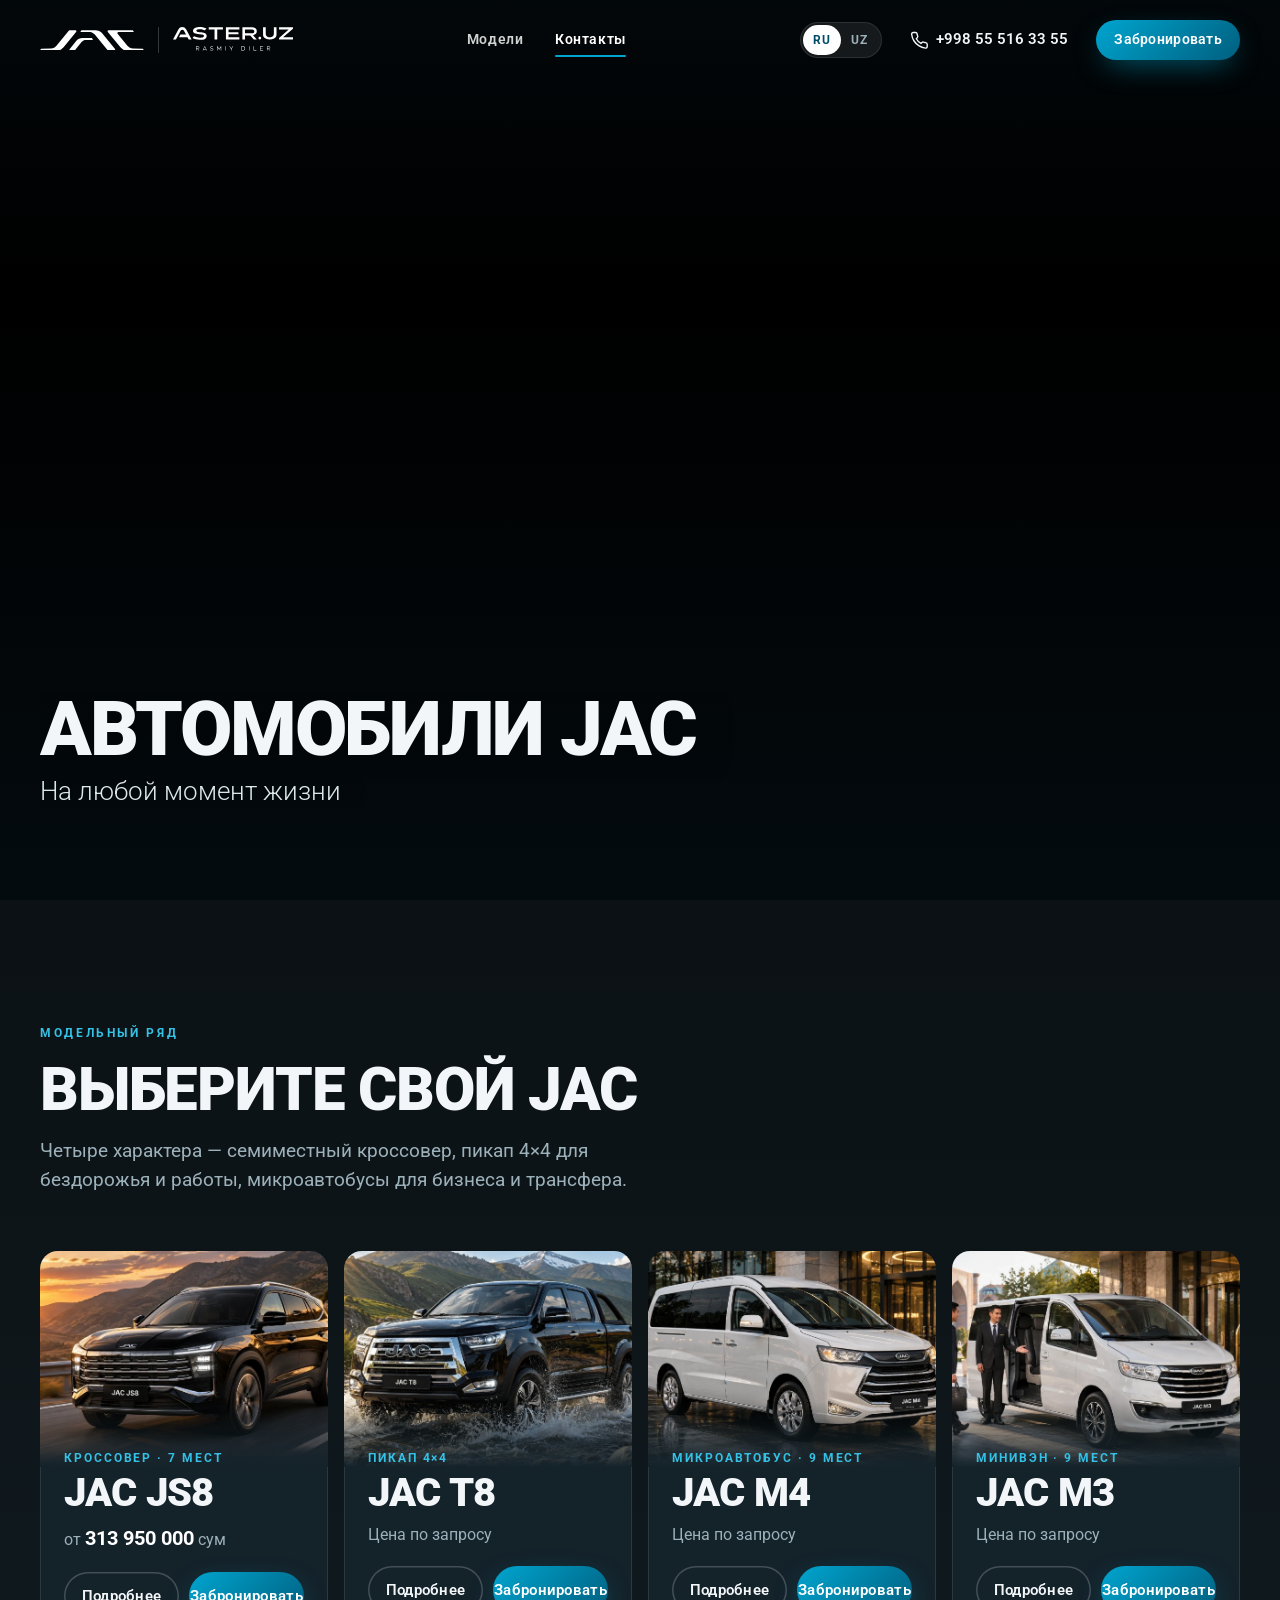
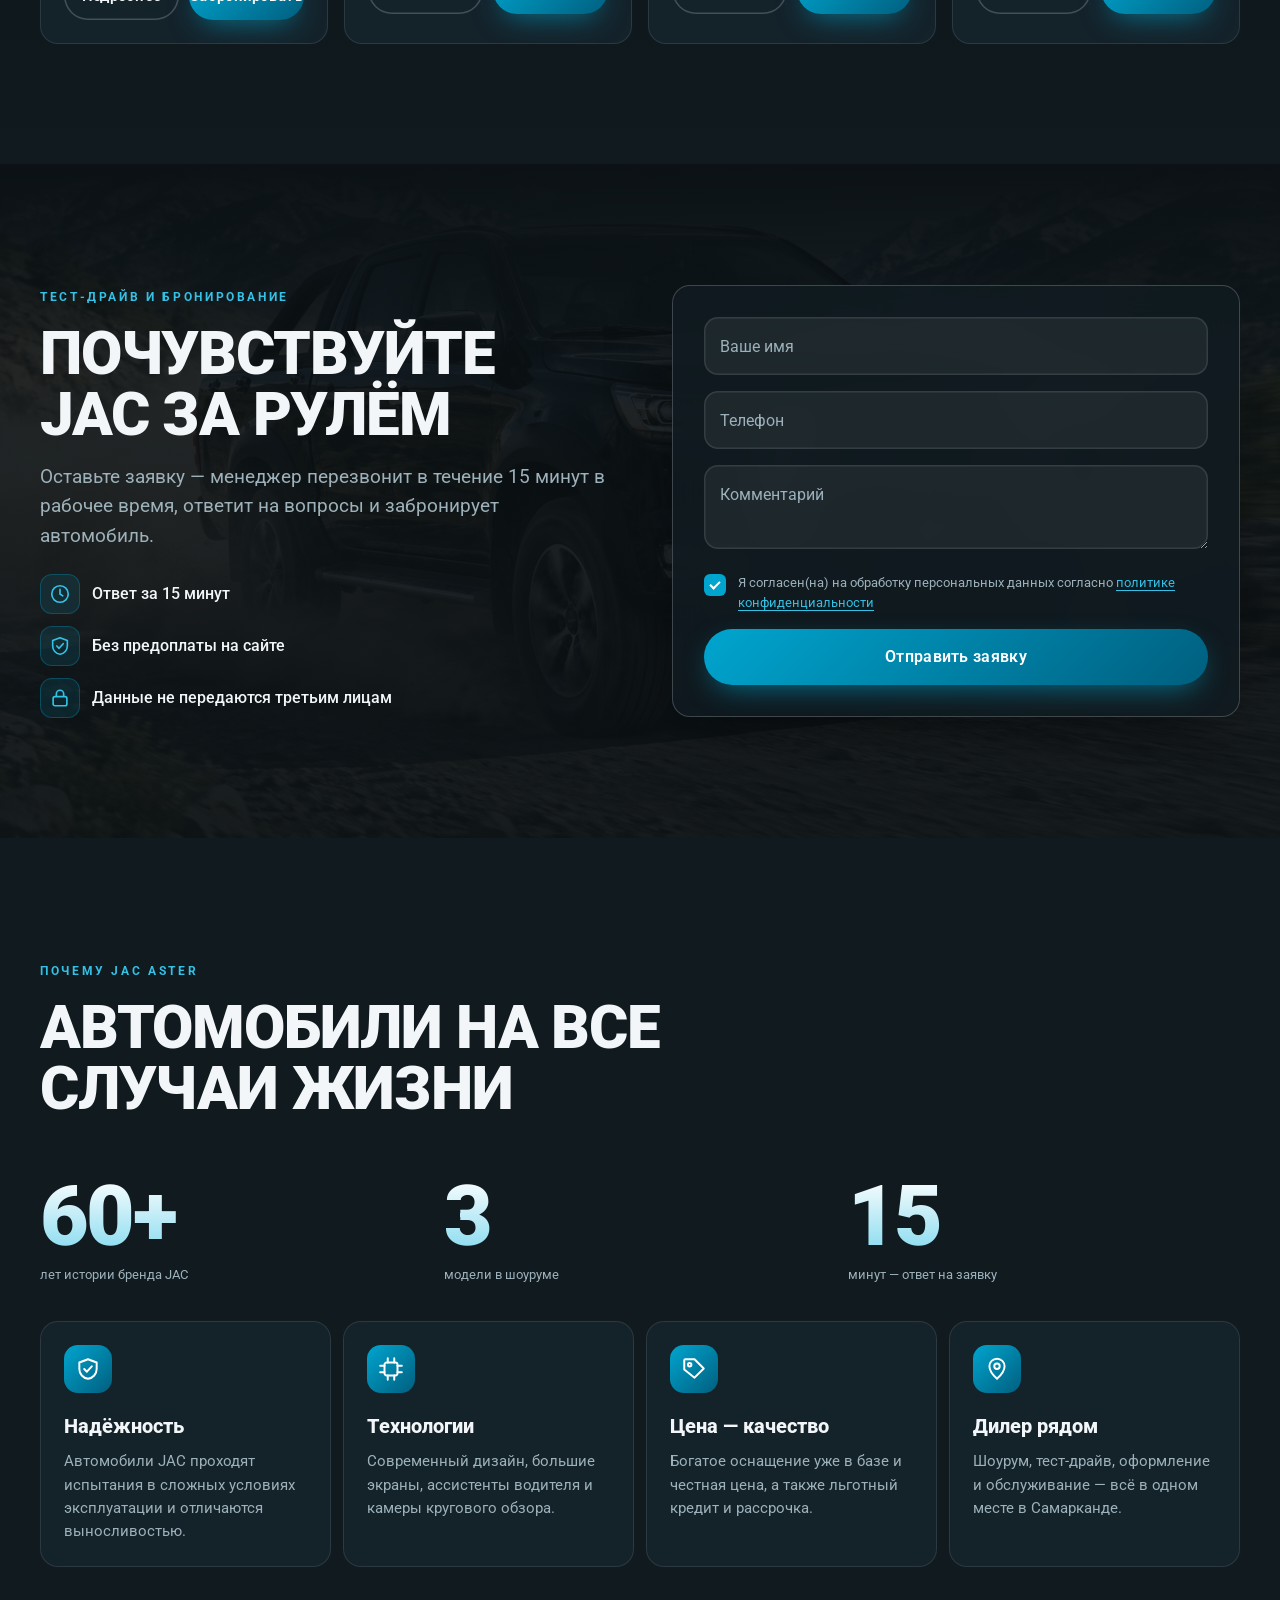
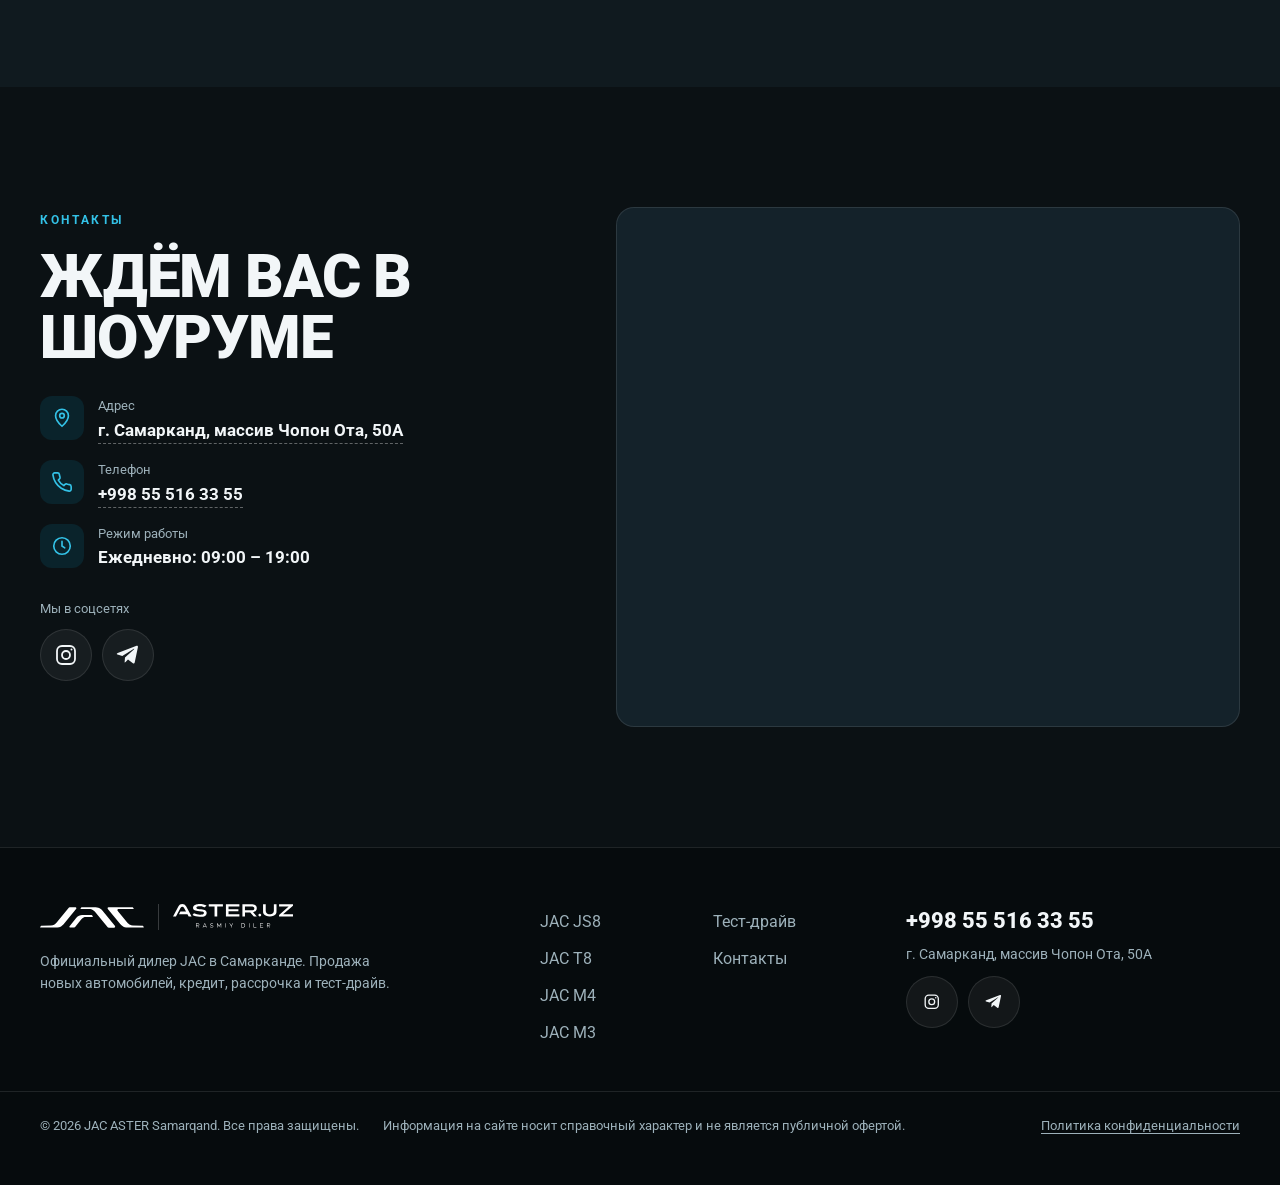
==== commit 7e99b36c: "Сброс кэша CSS/JS (?v=3), чтобы браузеры подхватили новые фото" ====
--- a/index.html
+++ b/index.html
@@ -46,7 +46,7 @@
   <link rel="preload" as="image" href="assets/img/brand/home-hero-mobile.webp" media="(max-width: 800px)" fetchpriority="high">
   <link rel="preload" as="image" href="assets/img/brand/home-hero.webp" media="(min-width: 801px)" fetchpriority="high">
 
-  <link rel="stylesheet" href="assets/css/style.css">
+  <link rel="stylesheet" href="assets/css/style.css?v=3">
 
   <!-- Структурированные данные для Google / Яндекс: автосалон.
        ⚠️ Если поменяется телефон, адрес или часы — исправьте и здесь. -->
@@ -408,8 +408,8 @@
   </svg>
 
   <!-- ===================== СКРИПТЫ (порядок важен) ===================== -->
-  <script src="assets/js/config.js"></script>
-  <script src="assets/js/i18n.js"></script>
-  <script src="assets/js/main.js"></script>
+  <script src="assets/js/config.js?v=3"></script>
+  <script src="assets/js/i18n.js?v=3"></script>
+  <script src="assets/js/main.js?v=3"></script>
 </body>
 </html>
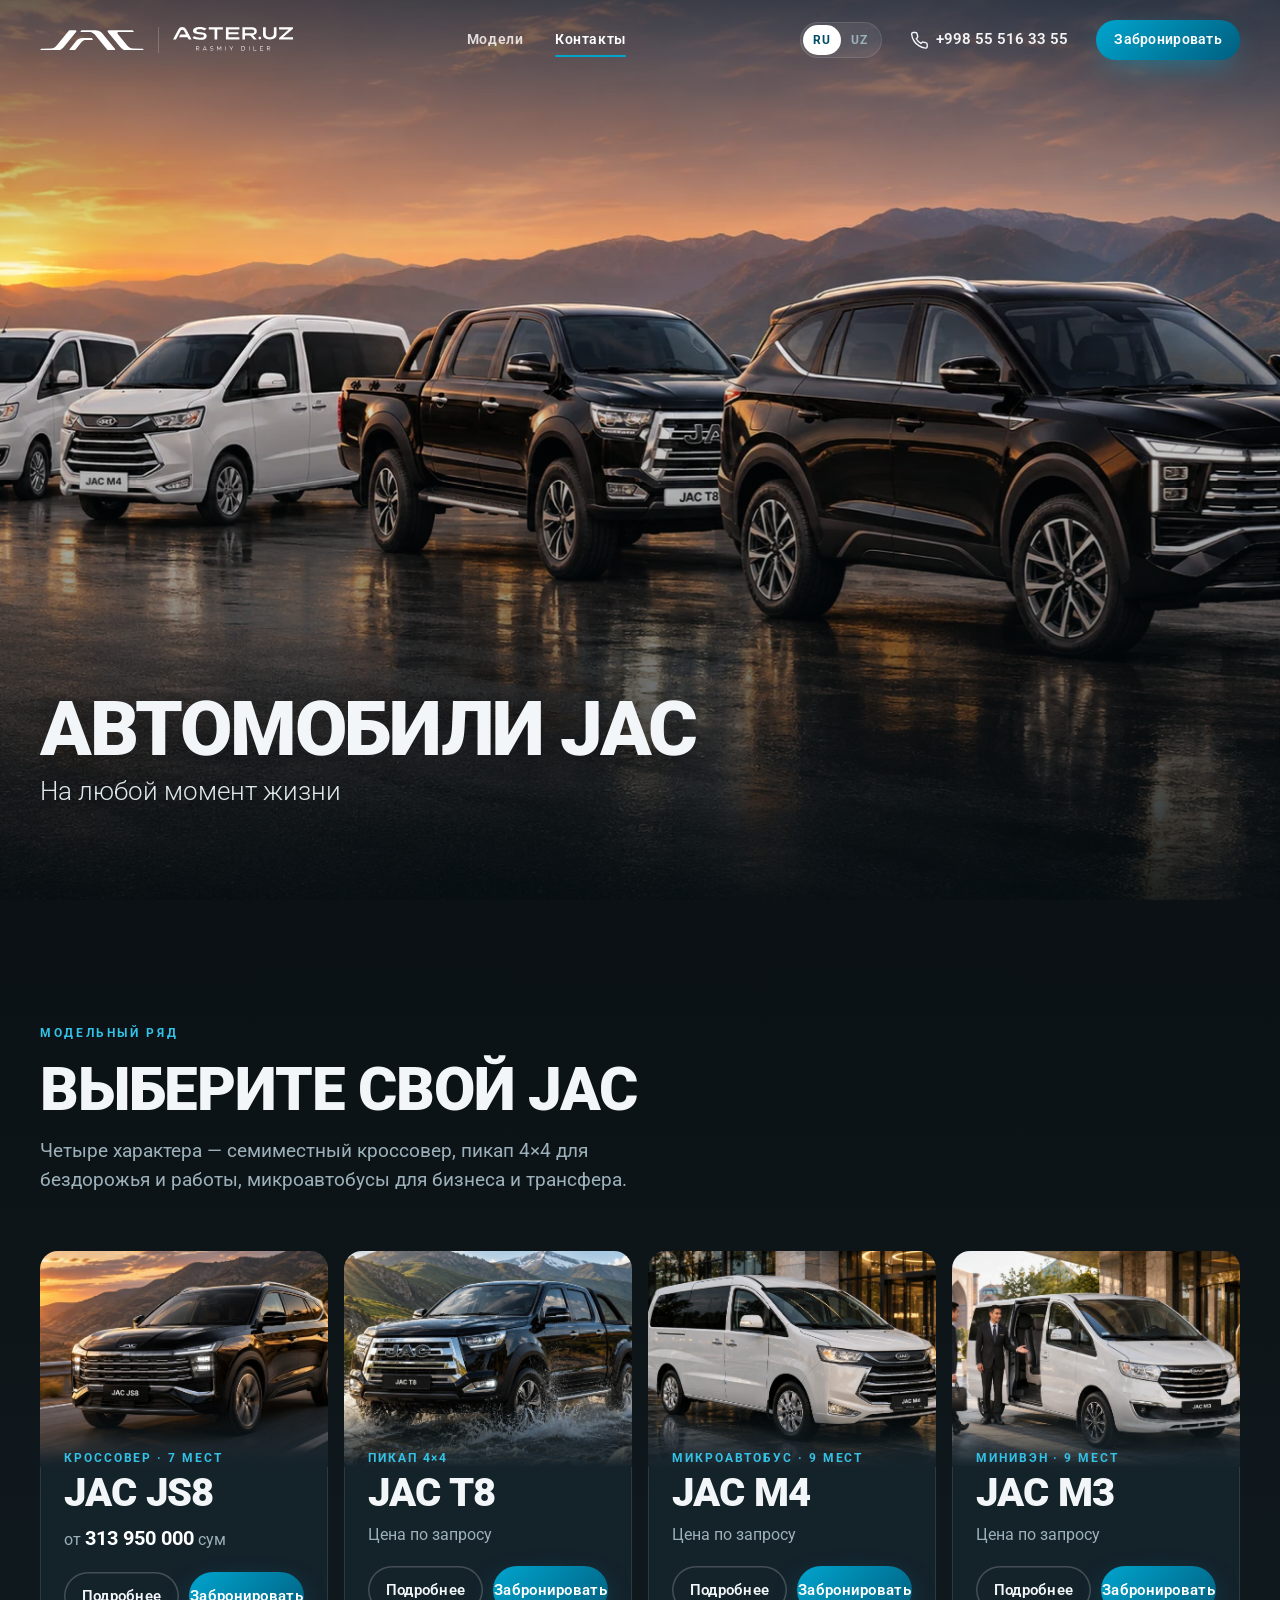
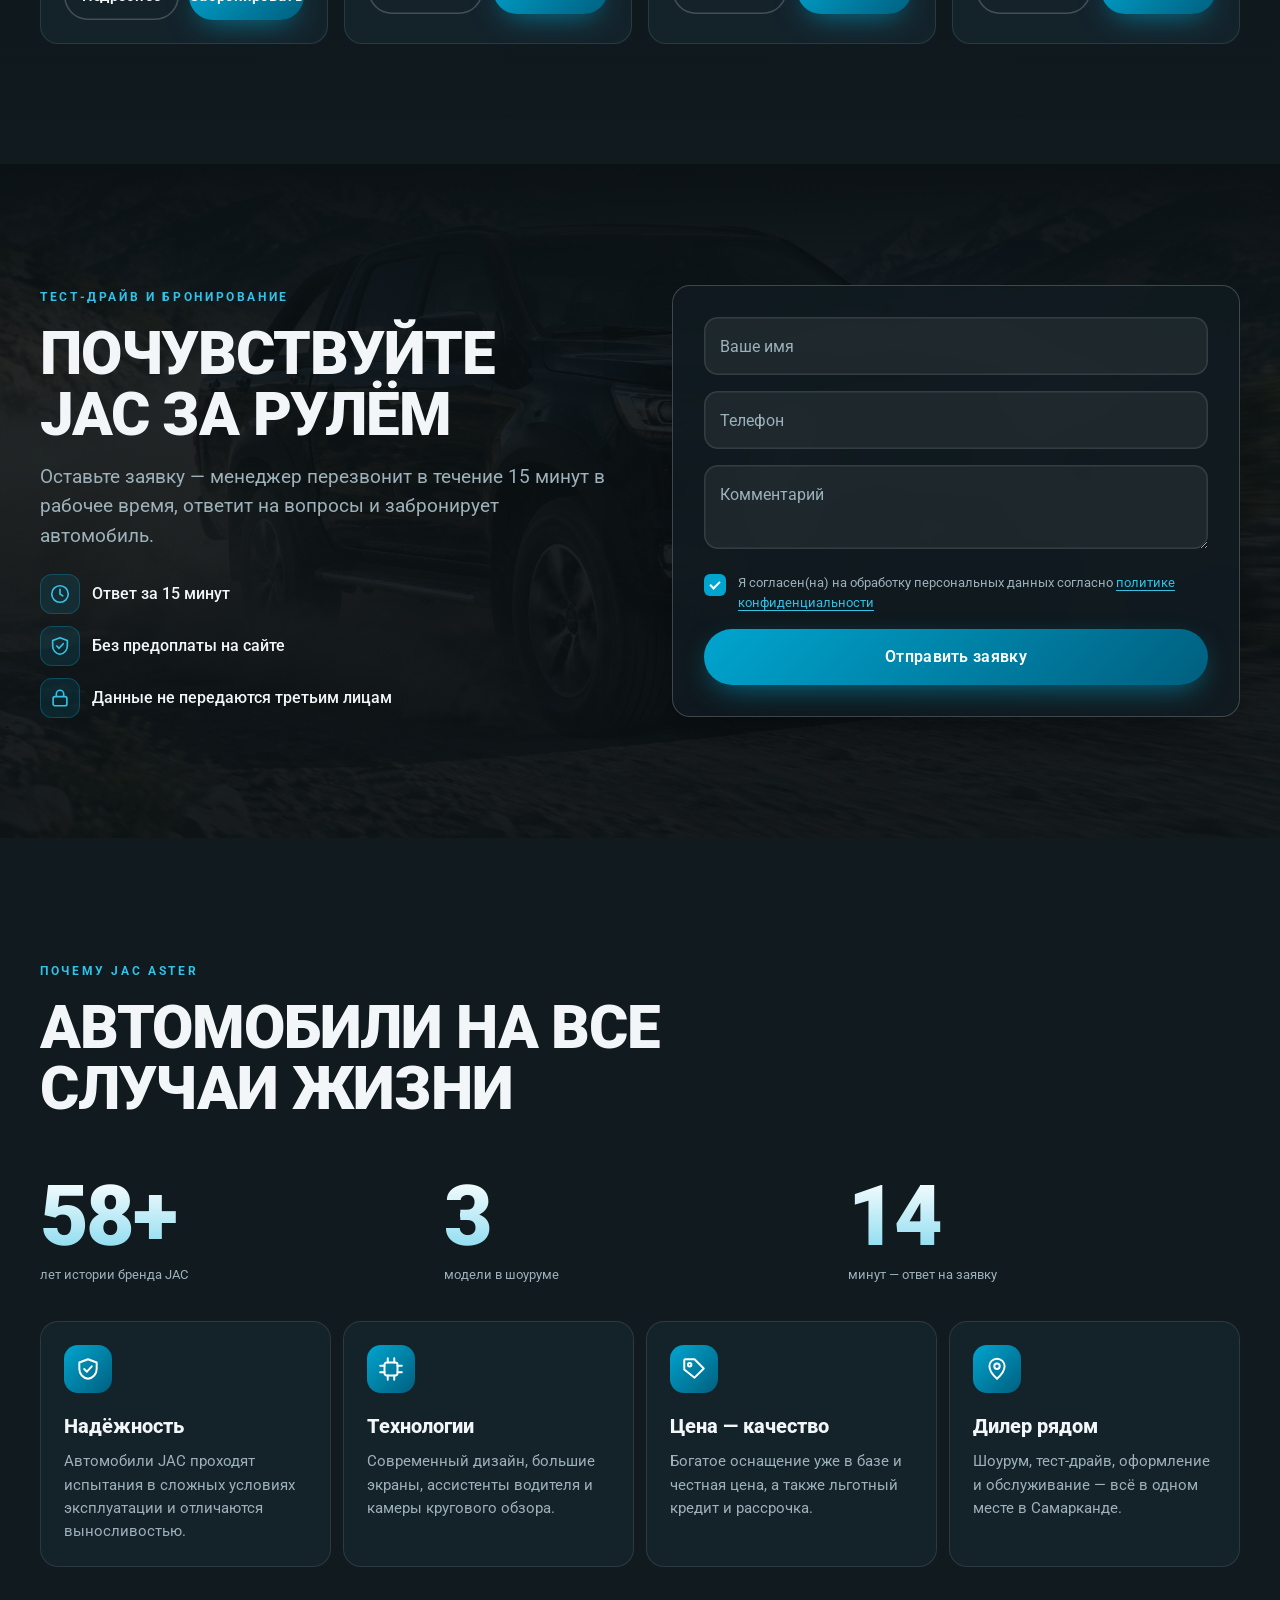
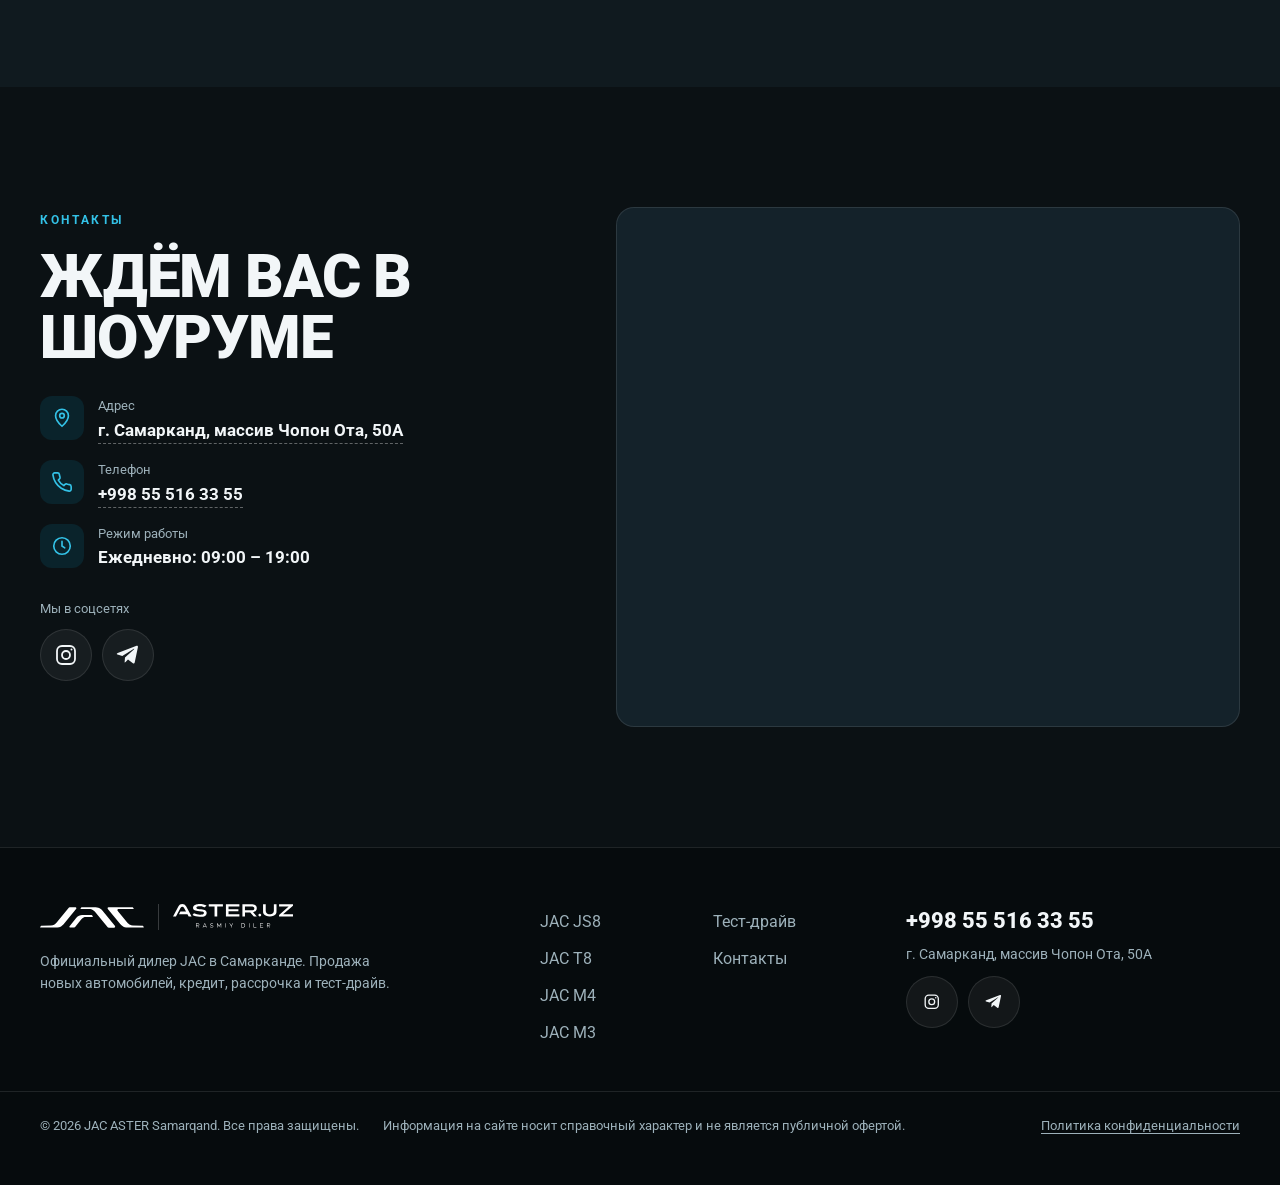
==== commit aefb6567: "Главный экран: все четыре модели в ряд (ПК и телефон), новое превью для соцсетей" ====
--- a/index.html
+++ b/index.html
@@ -29,7 +29,7 @@
   <meta property="og:url" content="https://jac-aster.uz/">
   <meta property="og:title" content="JAC в Самарканде — JS8, T8, M4, M3 | Официальный дилер JAC ASTER">
   <meta property="og:description" content="Кроссовер JAC JS8, пикап JAC T8, микроавтобусы JAC M4 и JAC M3. Цены, кредит, рассрочка и тест-драйв в Самарканде.">
-  <meta property="og:image" content="https://jac-aster.uz/assets/img/brand/og-image.jpg">
+  <meta property="og:image" content="https://jac-aster.uz/assets/img/brand/og-image.jpg?v=2">
   <meta property="og:image:width" content="1200">
   <meta property="og:image:height" content="630">
   <meta name="twitter:card" content="summary_large_image">
@@ -43,8 +43,8 @@
   <!-- Предзагрузка шрифта и главного фото для скорости -->
   <link rel="preload" href="assets/fonts/roboto-cyrillic.woff2" as="font" type="font/woff2" crossorigin>
   <link rel="preload" href="assets/fonts/roboto-latin.woff2" as="font" type="font/woff2" crossorigin>
-  <link rel="preload" as="image" href="assets/img/brand/home-hero-mobile.webp" media="(max-width: 800px)" fetchpriority="high">
-  <link rel="preload" as="image" href="assets/img/brand/home-hero.webp" media="(min-width: 801px)" fetchpriority="high">
+  <link rel="preload" as="image" href="assets/img/brand/home-hero-mobile.webp?v=2" media="(max-width: 800px)" fetchpriority="high">
+  <link rel="preload" as="image" href="assets/img/brand/home-hero.webp?v=2" media="(min-width: 801px)" fetchpriority="high">
 
   <link rel="stylesheet" href="assets/css/style.css?v=3">
 
@@ -59,7 +59,7 @@
     "alternateName": ["JAC Самарканд", "JAC Samarqand Aster"],
     "url": "https://jac-aster.uz/",
     "logo": "https://jac-aster.uz/assets/img/brand/icon-512.png",
-    "image": "https://jac-aster.uz/assets/img/brand/og-image.jpg",
+    "image": "https://jac-aster.uz/assets/img/brand/og-image.jpg?v=2",
     "telephone": "+998555163355",
     "priceRange": "313 950 000 – 498 000 000 UZS",
     "currenciesAccepted": "UZS",
@@ -150,8 +150,8 @@
       <div class="hero__media">
         <picture>
           <!-- Вертикальное фото для телефонов -->
-          <source media="(max-width: 800px)" srcset="assets/img/brand/home-hero-mobile.webp" width="941" height="1672">
-          <img src="assets/img/brand/home-hero.webp" alt="Автомобили JAC" data-i18n-attr="alt:hero.alt" width="1672" height="941" fetchpriority="high" decoding="async">
+          <source media="(max-width: 800px)" srcset="assets/img/brand/home-hero-mobile.webp?v=2" width="941" height="1672">
+          <img src="assets/img/brand/home-hero.webp?v=2" alt="Модельный ряд JAC: JS8, T8, M4 и M3 на закате" data-i18n-attr="alt:hero.alt" width="1672" height="941" fetchpriority="high" decoding="async">
         </picture>
       </div>
       <div class="hero__content container">
--- a/assets/css/style.css
+++ b/assets/css/style.css
@@ -214,6 +214,10 @@
 .hero__line { display: block; animation: heroTitle 1.3s var(--ease-out) .5s both; }
 @keyframes heroTitle { from { opacity: 0; transform: translateY(60px); clip-path: inset(0 0 100% 0); } to { opacity: 1; transform: none; clip-path: inset(0 0 -20% 0); } }
 .hero { position: relative; height: 100svh; min-height: 600px; max-height: 1100px; overflow: hidden; background: #000; }
+/* Телефон: на главном фото четыре машины в ряд — высота экрана подогнана под фото, чтобы крайние машины не обрезались */
+@media (max-width: 800px) {
+  .hero:not(.hero--model) { height: min(100svh, 177vw); min-height: 560px; }
+}
 
 
 /* ---------- 9. СЕКЦИИ (общие) ---------- */
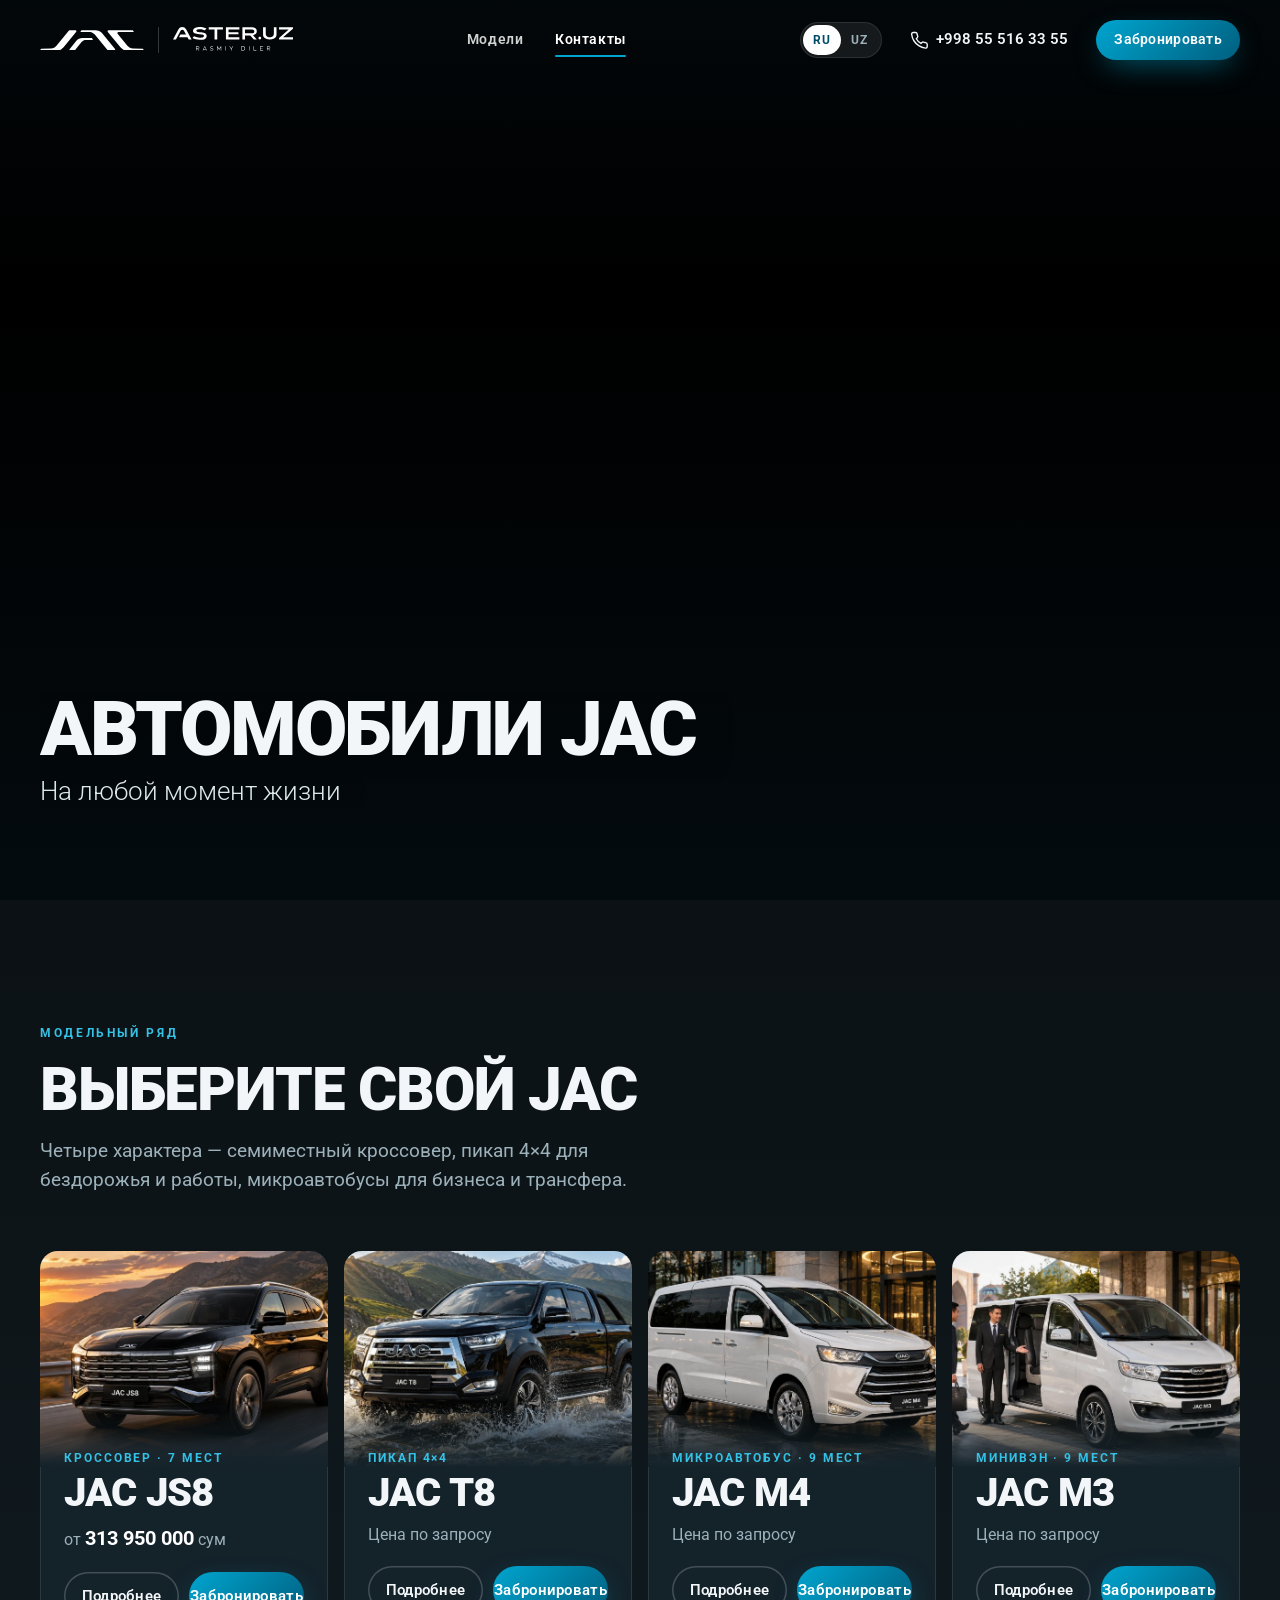
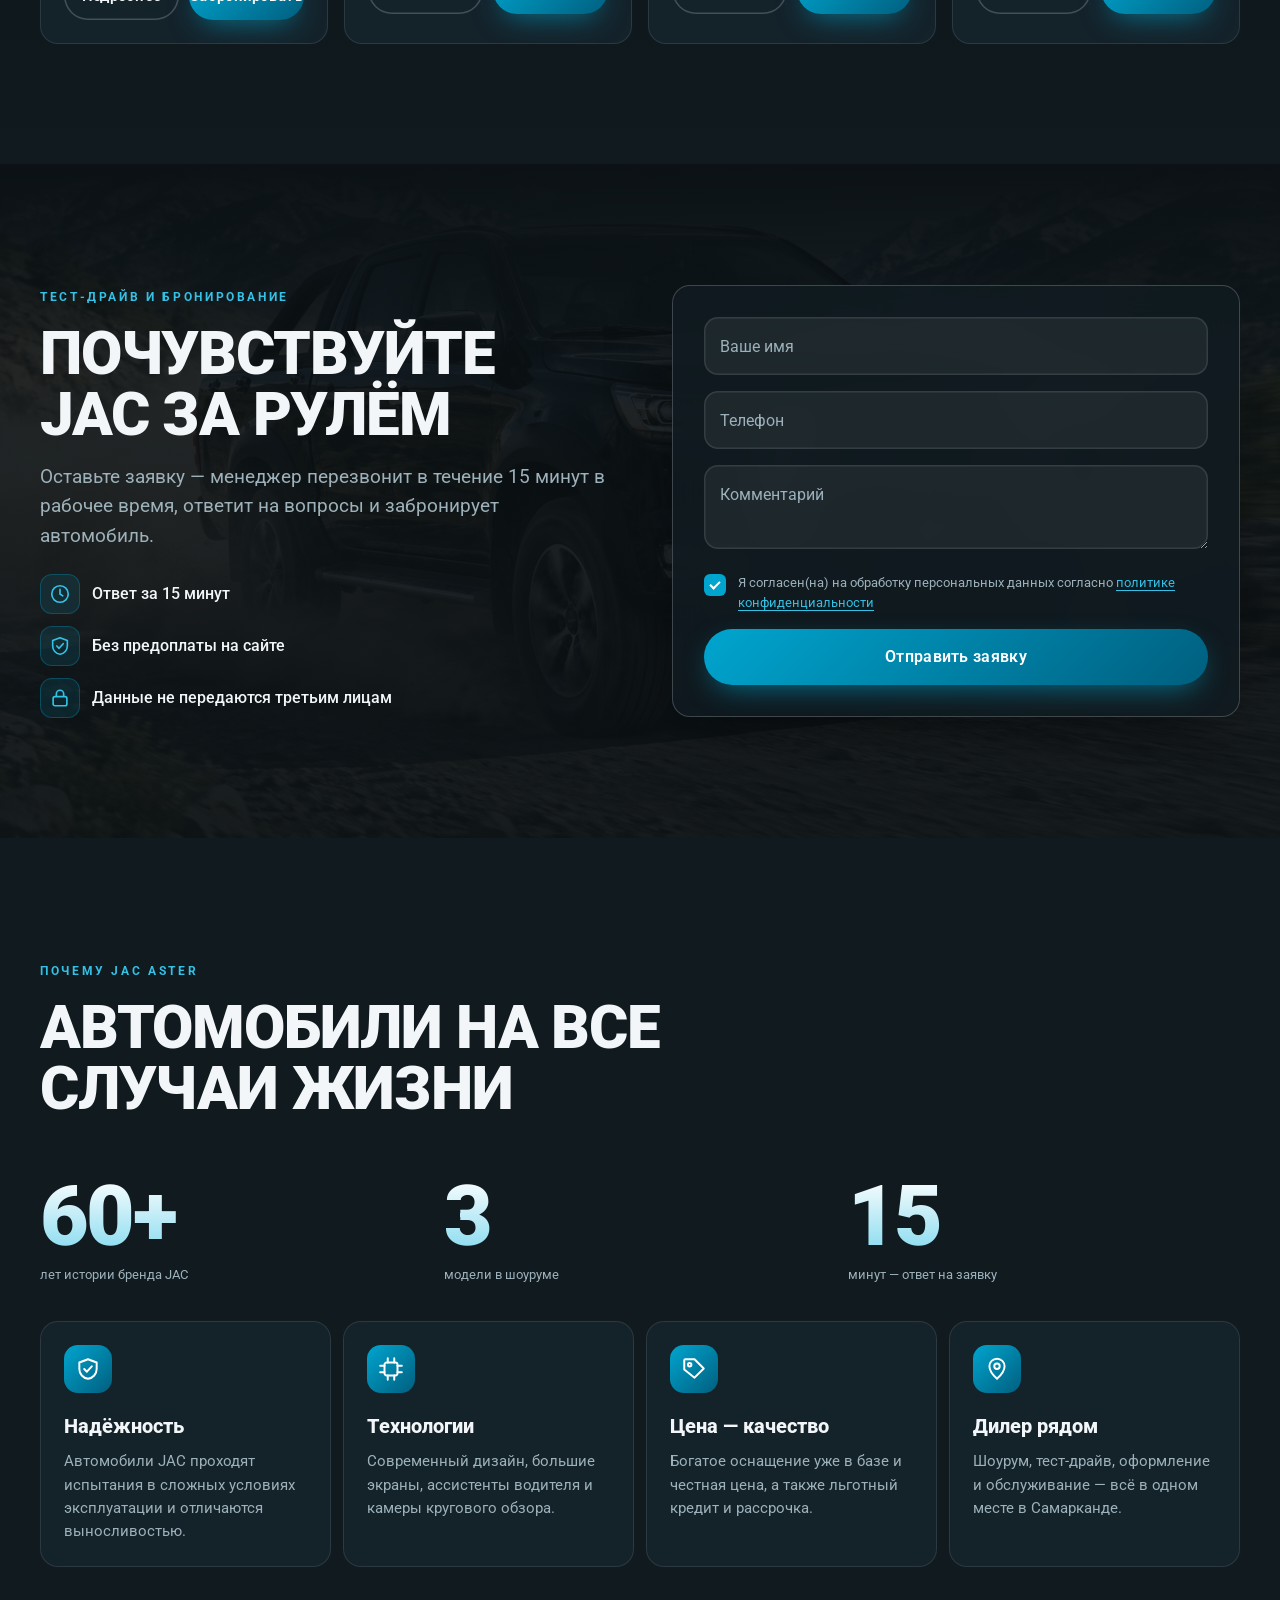
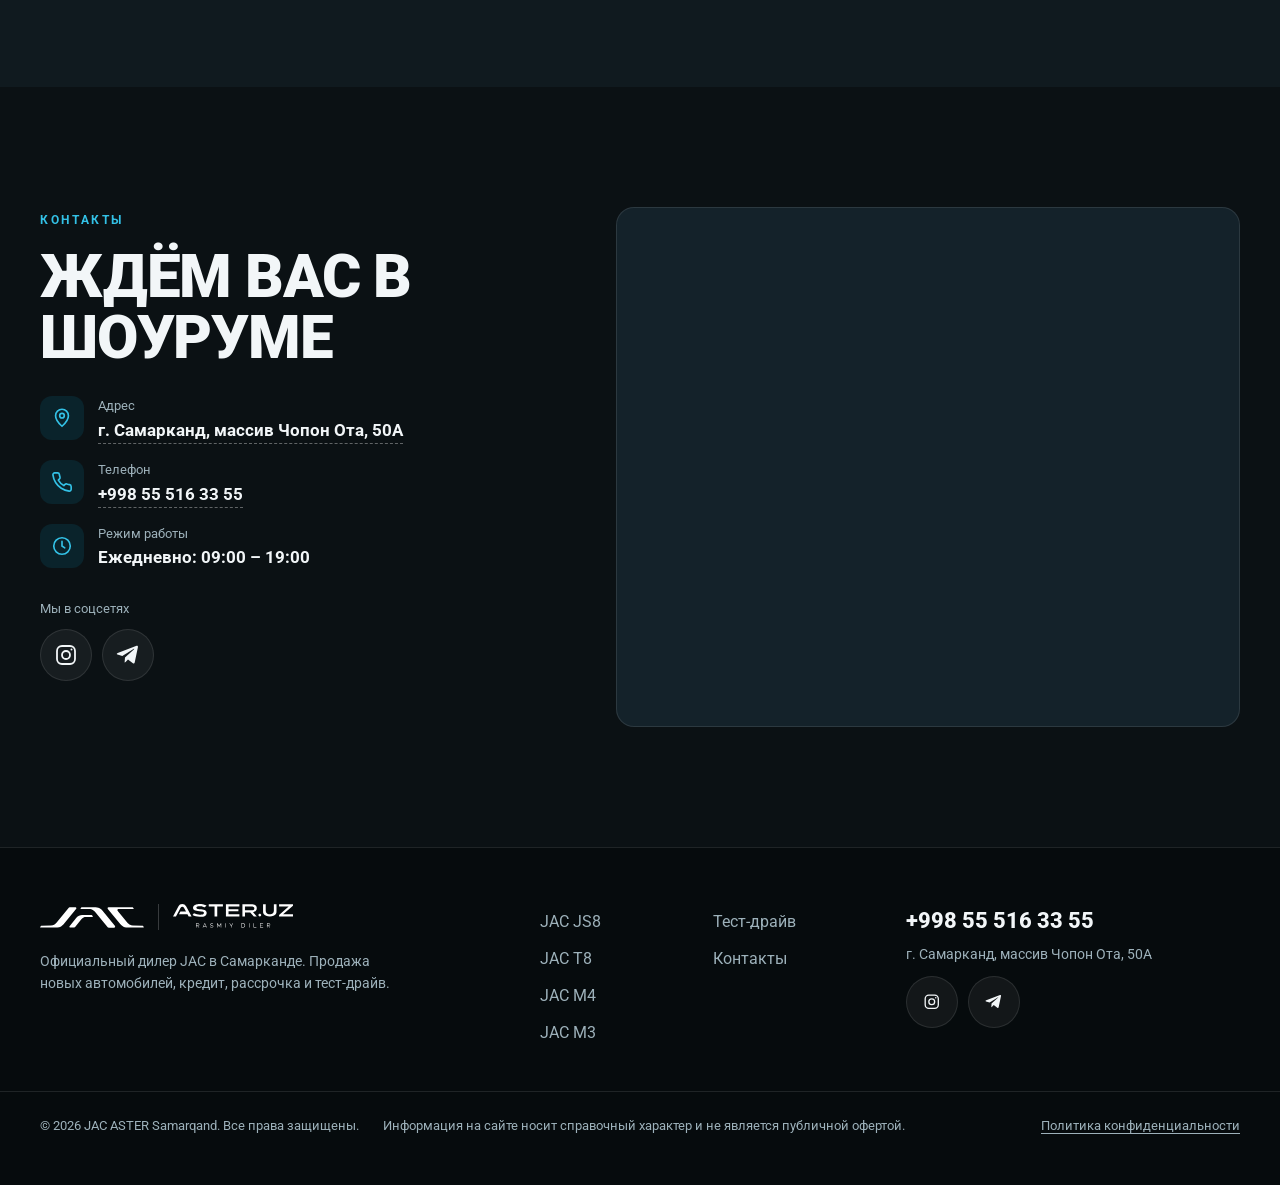
==== commit 7ab32882: "Сброс кэша CSS/JS (?v=4)" ====
--- a/index.html
+++ b/index.html
@@ -46,7 +46,7 @@
   <link rel="preload" as="image" href="assets/img/brand/home-hero-mobile.webp?v=2" media="(max-width: 800px)" fetchpriority="high">
   <link rel="preload" as="image" href="assets/img/brand/home-hero.webp?v=2" media="(min-width: 801px)" fetchpriority="high">
 
-  <link rel="stylesheet" href="assets/css/style.css?v=3">
+  <link rel="stylesheet" href="assets/css/style.css?v=4">
 
   <!-- Структурированные данные для Google / Яндекс: автосалон.
        ⚠️ Если поменяется телефон, адрес или часы — исправьте и здесь. -->
@@ -408,8 +408,8 @@
   </svg>
 
   <!-- ===================== СКРИПТЫ (порядок важен) ===================== -->
-  <script src="assets/js/config.js?v=3"></script>
-  <script src="assets/js/i18n.js?v=3"></script>
-  <script src="assets/js/main.js?v=3"></script>
+  <script src="assets/js/config.js?v=4"></script>
+  <script src="assets/js/i18n.js?v=4"></script>
+  <script src="assets/js/main.js?v=4"></script>
 </body>
 </html>
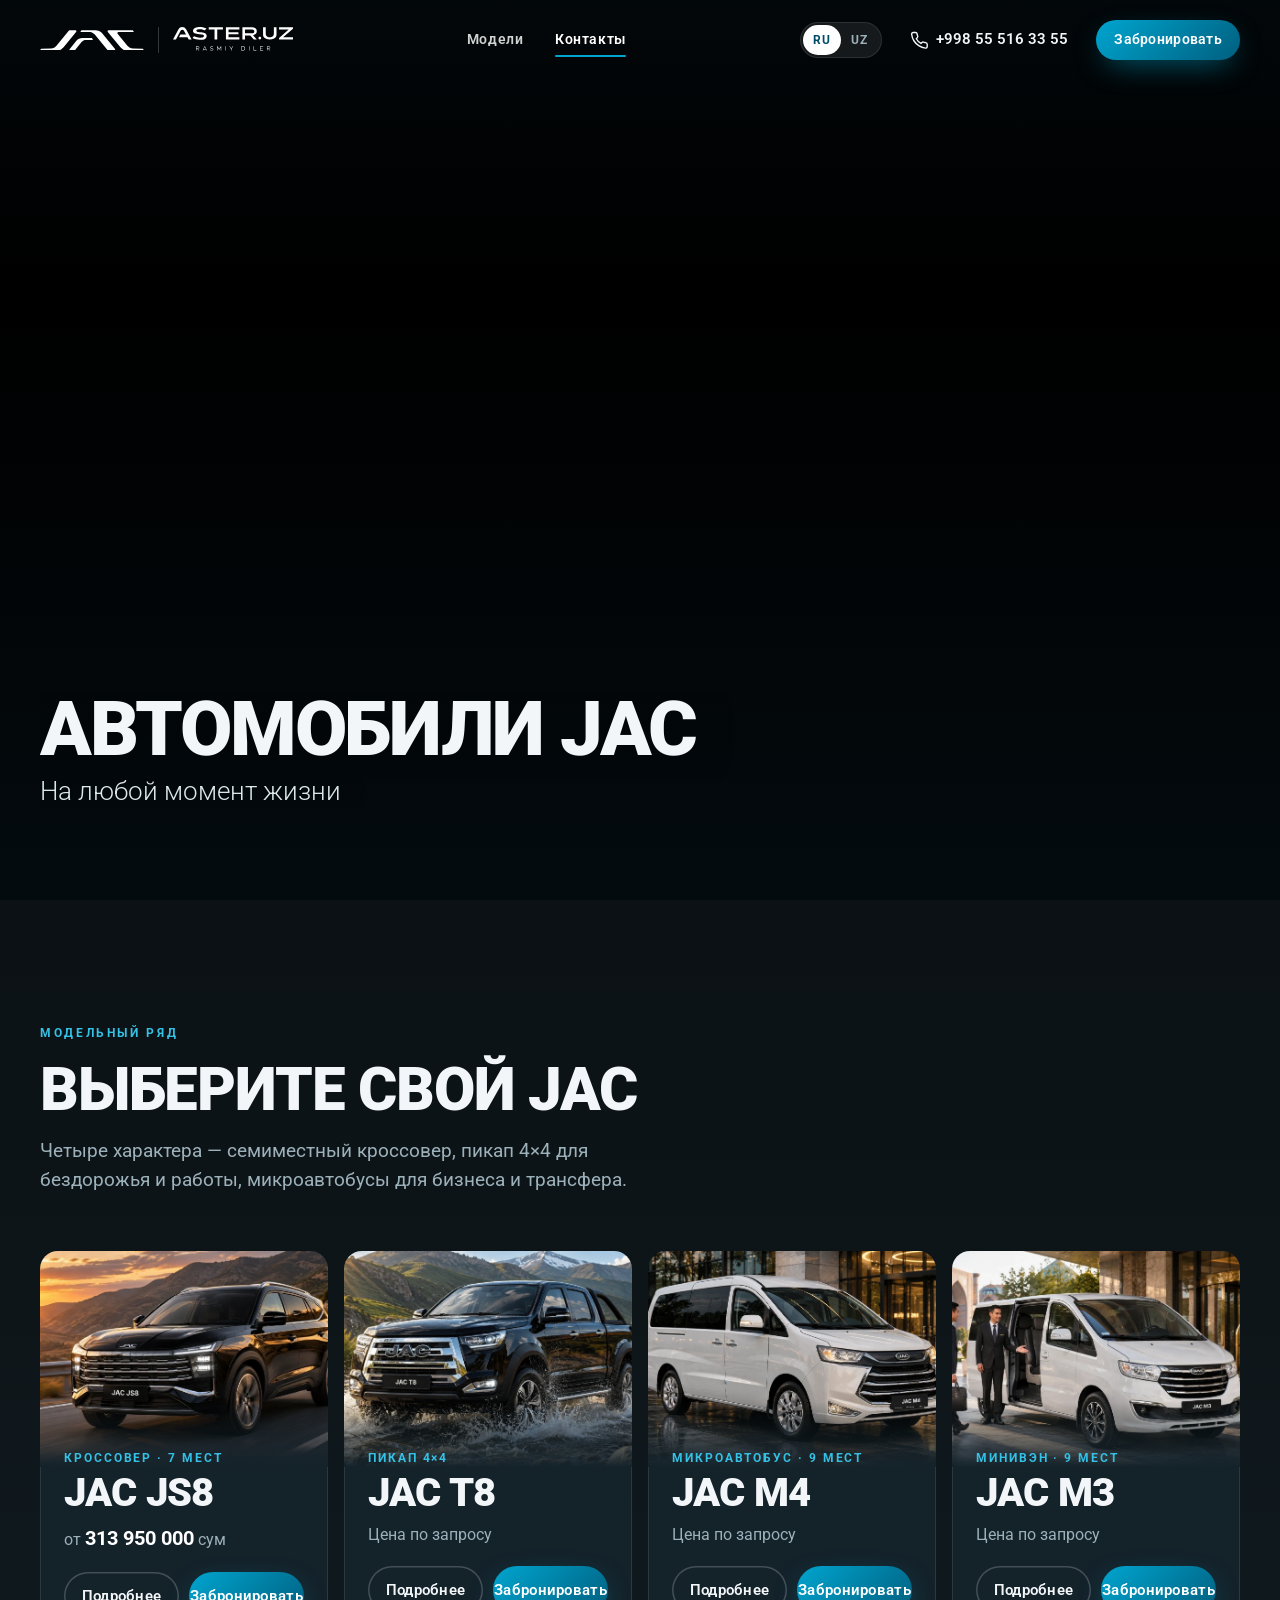
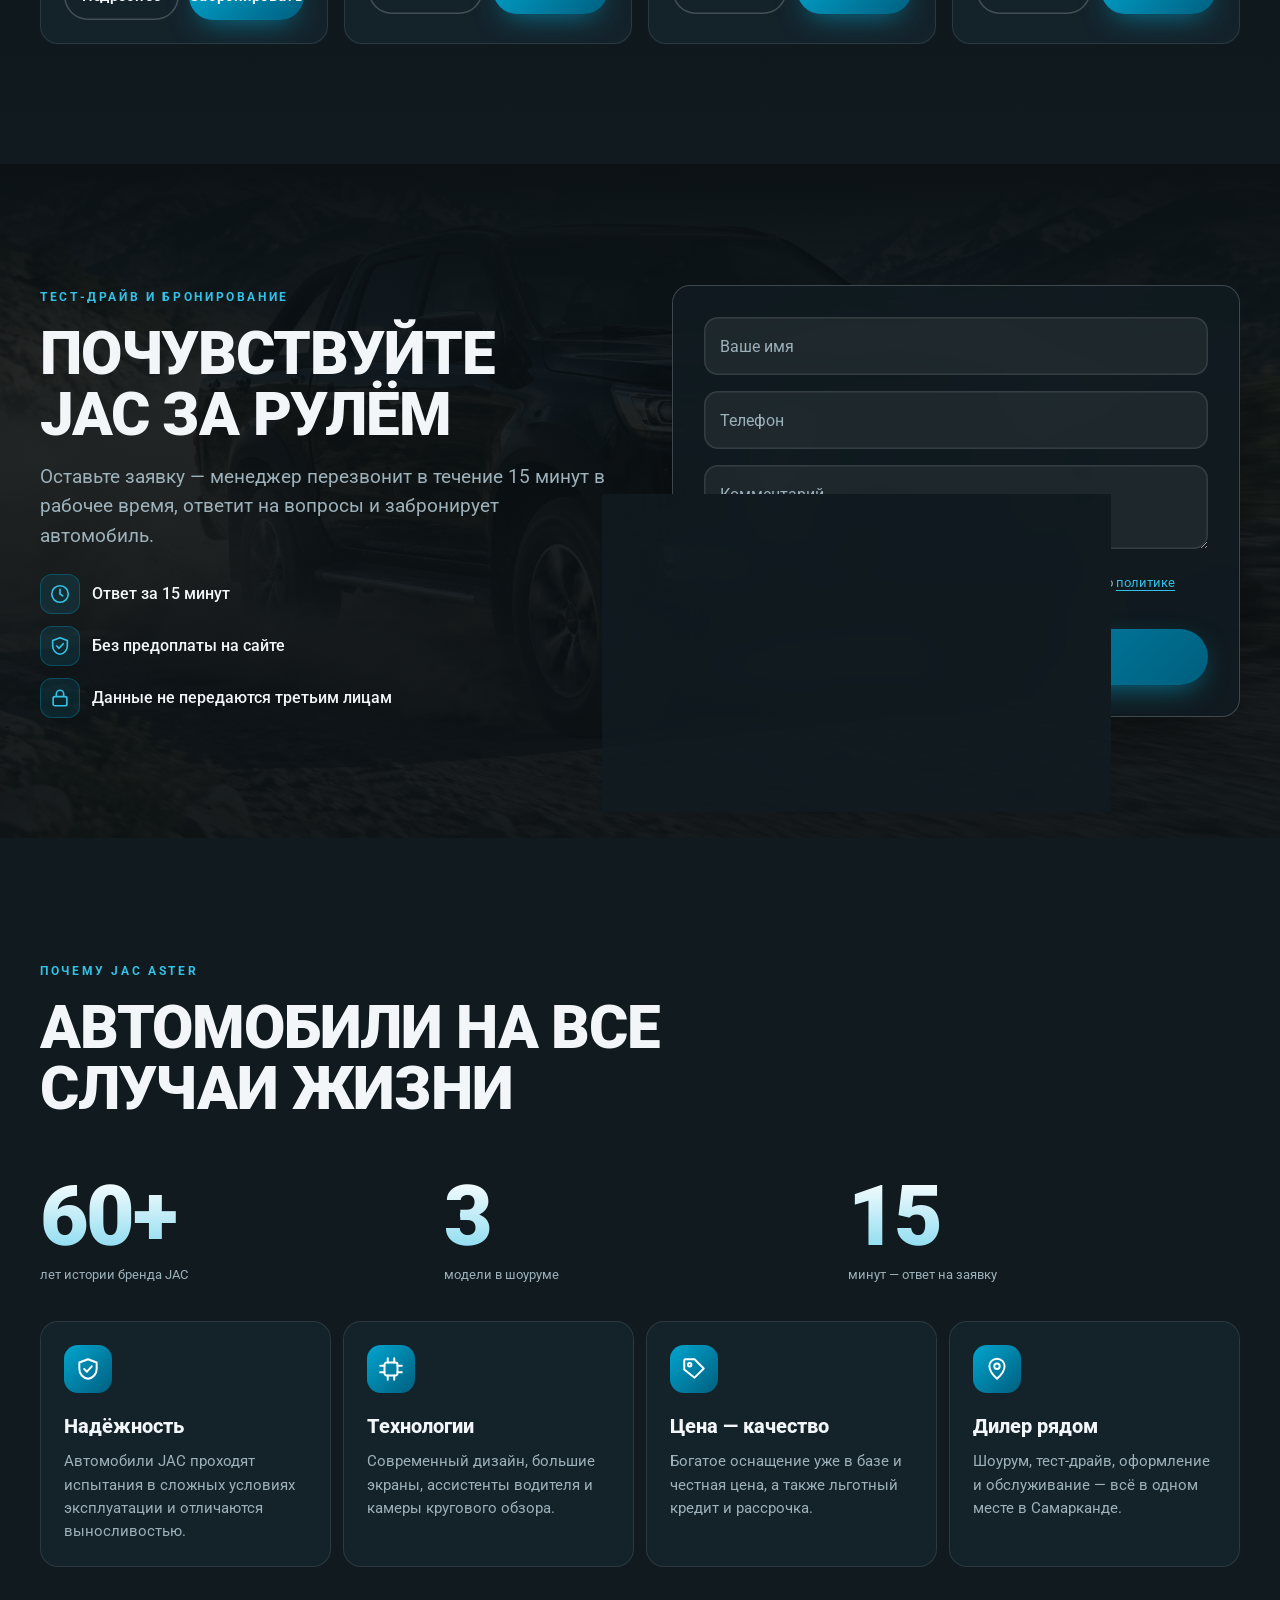
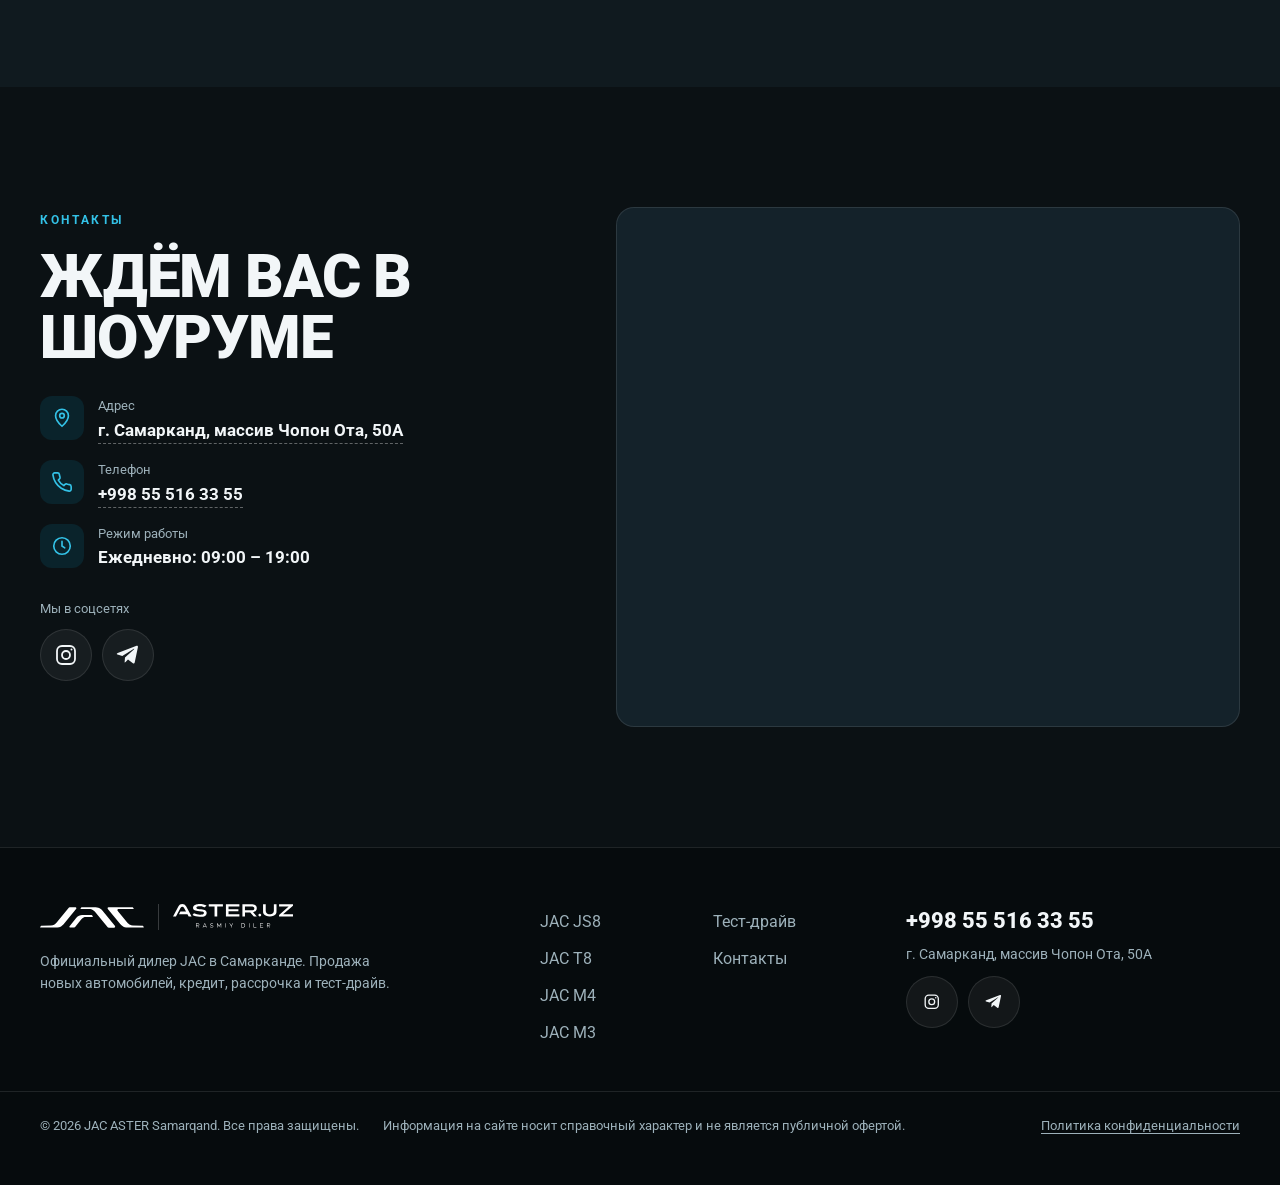
==== commit 7e18e066: "Мобильная панель: оставлена только кнопка «Позвонить»" ====
--- a/index.html
+++ b/index.html
@@ -29,7 +29,7 @@
   <meta property="og:url" content="https://jac-aster.uz/">
   <meta property="og:title" content="JAC в Самарканде — JS8, T8, M4, M3 | Официальный дилер JAC ASTER">
   <meta property="og:description" content="Кроссовер JAC JS8, пикап JAC T8, микроавтобусы JAC M4 и JAC M3. Цены, кредит, рассрочка и тест-драйв в Самарканде.">
-  <meta property="og:image" content="https://jac-aster.uz/assets/img/brand/og-image.jpg?v=2">
+  <meta property="og:image" content="https://jac-aster.uz/assets/img/brand/og-image.jpg?v=3">
   <meta property="og:image:width" content="1200">
   <meta property="og:image:height" content="630">
   <meta name="twitter:card" content="summary_large_image">
@@ -43,10 +43,10 @@
   <!-- Предзагрузка шрифта и главного фото для скорости -->
   <link rel="preload" href="assets/fonts/roboto-cyrillic.woff2" as="font" type="font/woff2" crossorigin>
   <link rel="preload" href="assets/fonts/roboto-latin.woff2" as="font" type="font/woff2" crossorigin>
-  <link rel="preload" as="image" href="assets/img/brand/home-hero-mobile.webp?v=2" media="(max-width: 800px)" fetchpriority="high">
-  <link rel="preload" as="image" href="assets/img/brand/home-hero.webp?v=2" media="(min-width: 801px)" fetchpriority="high">
-
-  <link rel="stylesheet" href="assets/css/style.css?v=4">
+  <link rel="preload" as="image" href="assets/img/brand/home-hero-mobile.webp?v=3" media="(max-width: 800px)" fetchpriority="high">
+  <link rel="preload" as="image" href="assets/img/brand/home-hero.webp?v=3" media="(min-width: 801px)" fetchpriority="high">
+
+  <link rel="stylesheet" href="assets/css/style.css?v=5">
 
   <!-- Структурированные данные для Google / Яндекс: автосалон.
        ⚠️ Если поменяется телефон, адрес или часы — исправьте и здесь. -->
@@ -59,7 +59,7 @@
     "alternateName": ["JAC Самарканд", "JAC Samarqand Aster"],
     "url": "https://jac-aster.uz/",
     "logo": "https://jac-aster.uz/assets/img/brand/icon-512.png",
-    "image": "https://jac-aster.uz/assets/img/brand/og-image.jpg?v=2",
+    "image": "https://jac-aster.uz/assets/img/brand/og-image.jpg?v=3",
     "telephone": "+998555163355",
     "priceRange": "313 950 000 – 498 000 000 UZS",
     "currenciesAccepted": "UZS",
@@ -150,8 +150,8 @@
       <div class="hero__media">
         <picture>
           <!-- Вертикальное фото для телефонов -->
-          <source media="(max-width: 800px)" srcset="assets/img/brand/home-hero-mobile.webp?v=2" width="941" height="1672">
-          <img src="assets/img/brand/home-hero.webp?v=2" alt="Модельный ряд JAC: JS8, T8, M4 и M3 на закате" data-i18n-attr="alt:hero.alt" width="1672" height="941" fetchpriority="high" decoding="async">
+          <source media="(max-width: 800px)" srcset="assets/img/brand/home-hero-mobile.webp?v=3" width="941" height="1672">
+          <img src="assets/img/brand/home-hero.webp?v=3" alt="Модельный ряд JAC: JS8, T8, M4 и M3 на закате" data-i18n-attr="alt:hero.alt" width="1672" height="941" fetchpriority="high" decoding="async">
         </picture>
       </div>
       <div class="hero__content container">
@@ -306,9 +306,7 @@
 
   <!-- ===================== МОБИЛЬНАЯ ПАНЕЛЬ ДЕЙСТВИЙ ===================== -->
   <div class="action-bar" id="actionBar">
-    <a class="action-bar__item js-phone-link" href="tel:+998555163355"><svg class="icon" aria-hidden="true"><use href="#i-phone"/></svg><span data-i18n="bar.call">Звонок</span></a>
-    <a class="action-bar__item js-telegram" href="https://t.me/jacsamarqandaster" target="_blank" rel="noopener"><svg class="icon" aria-hidden="true"><use href="#i-telegram"/></svg><span data-i18n="bar.tg">Telegram</span></a>
-    <button type="button" class="action-bar__item action-bar__item--main js-open-booking"><svg class="icon" aria-hidden="true"><use href="#i-key"/></svg><span data-i18n="bar.book">Бронь</span></button>
+    <a class="action-bar__item action-bar__item--main js-phone-link" href="tel:+998555163355"><svg class="icon" aria-hidden="true"><use href="#i-phone"/></svg><span data-i18n="bar.call">Позвонить</span></a>
   </div>
 
   <button type="button" class="to-top" id="toTop" data-i18n-attr="aria-label:footer.up" aria-label="Наверх">
@@ -408,8 +406,8 @@
   </svg>
 
   <!-- ===================== СКРИПТЫ (порядок важен) ===================== -->
-  <script src="assets/js/config.js?v=4"></script>
-  <script src="assets/js/i18n.js?v=4"></script>
-  <script src="assets/js/main.js?v=4"></script>
+  <script src="assets/js/config.js?v=5"></script>
+  <script src="assets/js/i18n.js?v=5"></script>
+  <script src="assets/js/main.js?v=5"></script>
 </body>
 </html>
--- a/assets/css/style.css
+++ b/assets/css/style.css
@@ -542,7 +542,7 @@
 /* ---------- 18. МОБИЛЬНАЯ ПАНЕЛЬ ---------- */
 .action-bar {
   position: fixed; left: 10px; right: 10px; bottom: calc(10px + env(safe-area-inset-bottom)); z-index: 90;
-  display: grid; grid-template-columns: 1fr 1fr 1.4fr; gap: 6px; padding: 6px; border-radius: 20px;
+  display: grid; grid-template-columns: 1fr; gap: 6px; padding: 6px; border-radius: 20px;
   background: rgba(10, 20, 25, .88); -webkit-backdrop-filter: blur(16px); backdrop-filter: blur(16px);
   box-shadow: inset 0 0 0 1px var(--line-strong), 0 16px 40px rgba(0,0,0,.5);
   transform: translateY(140%); transition: transform .6s var(--ease);
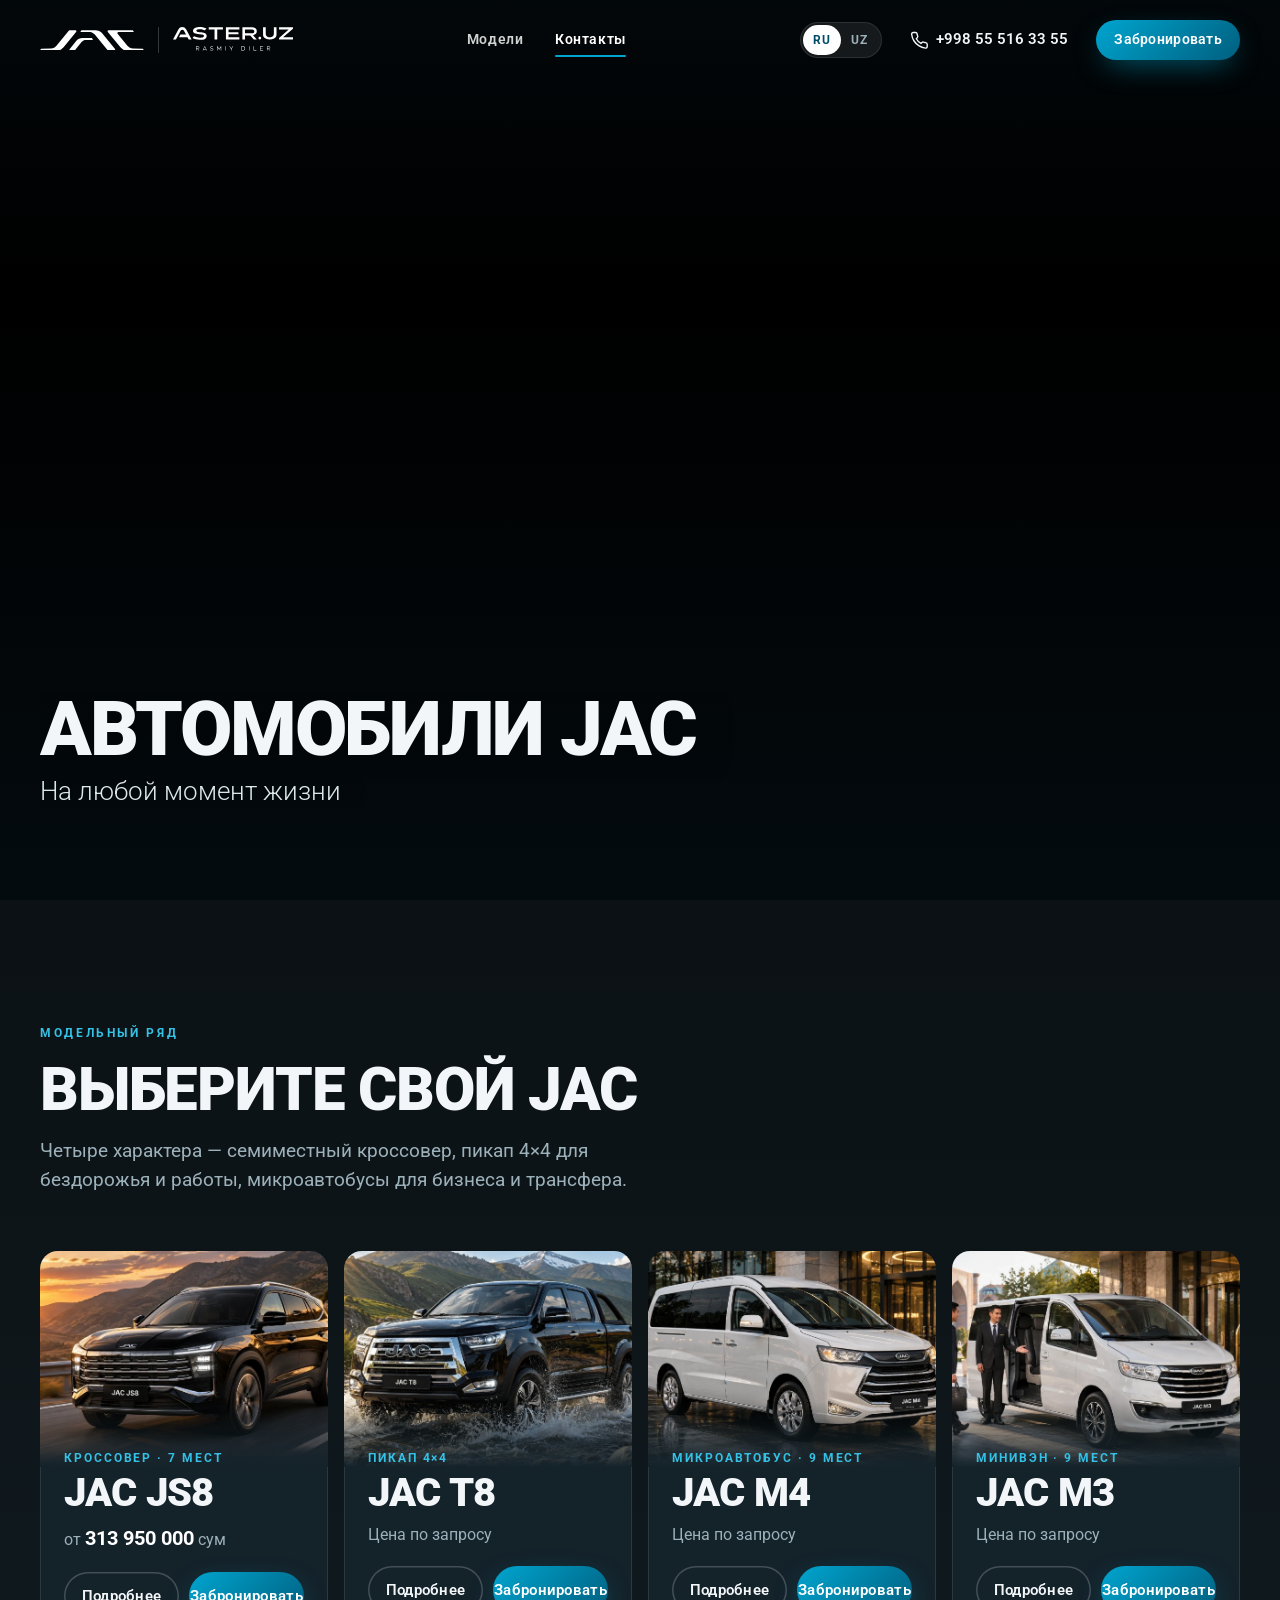
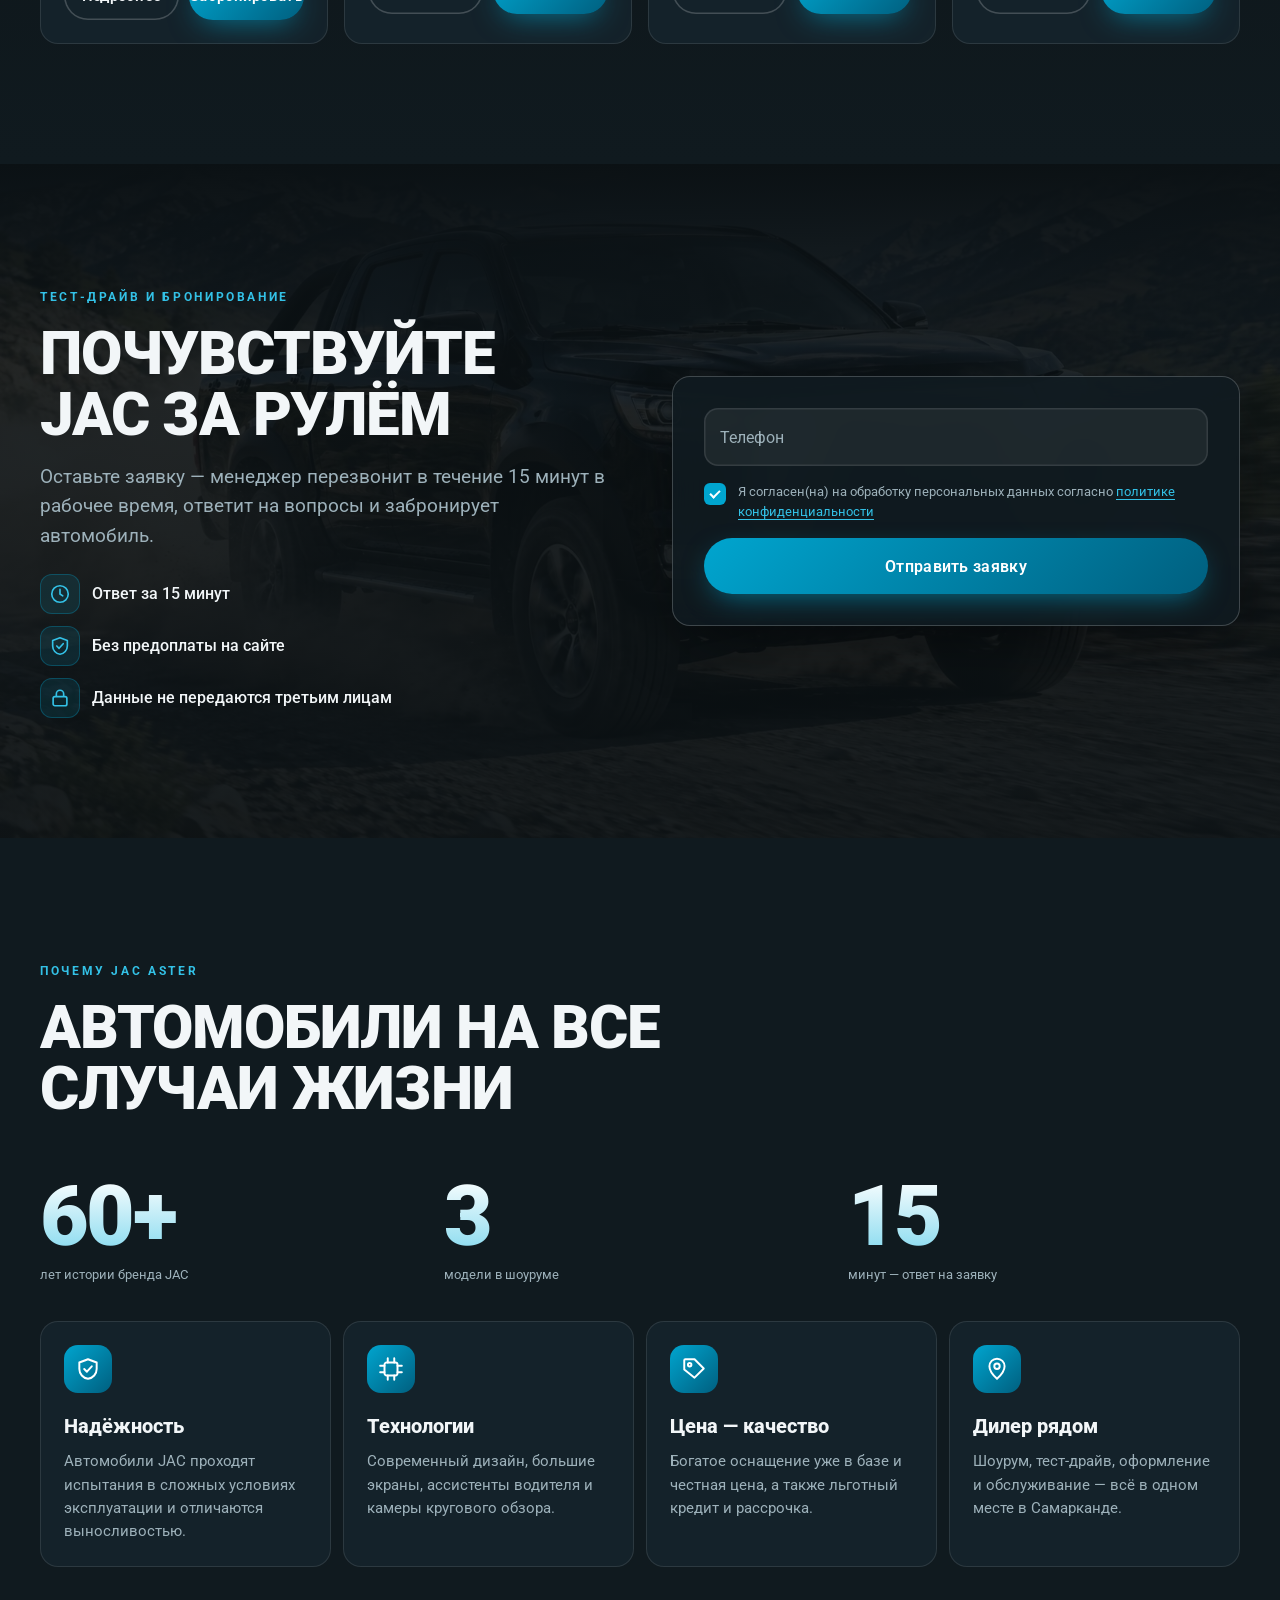
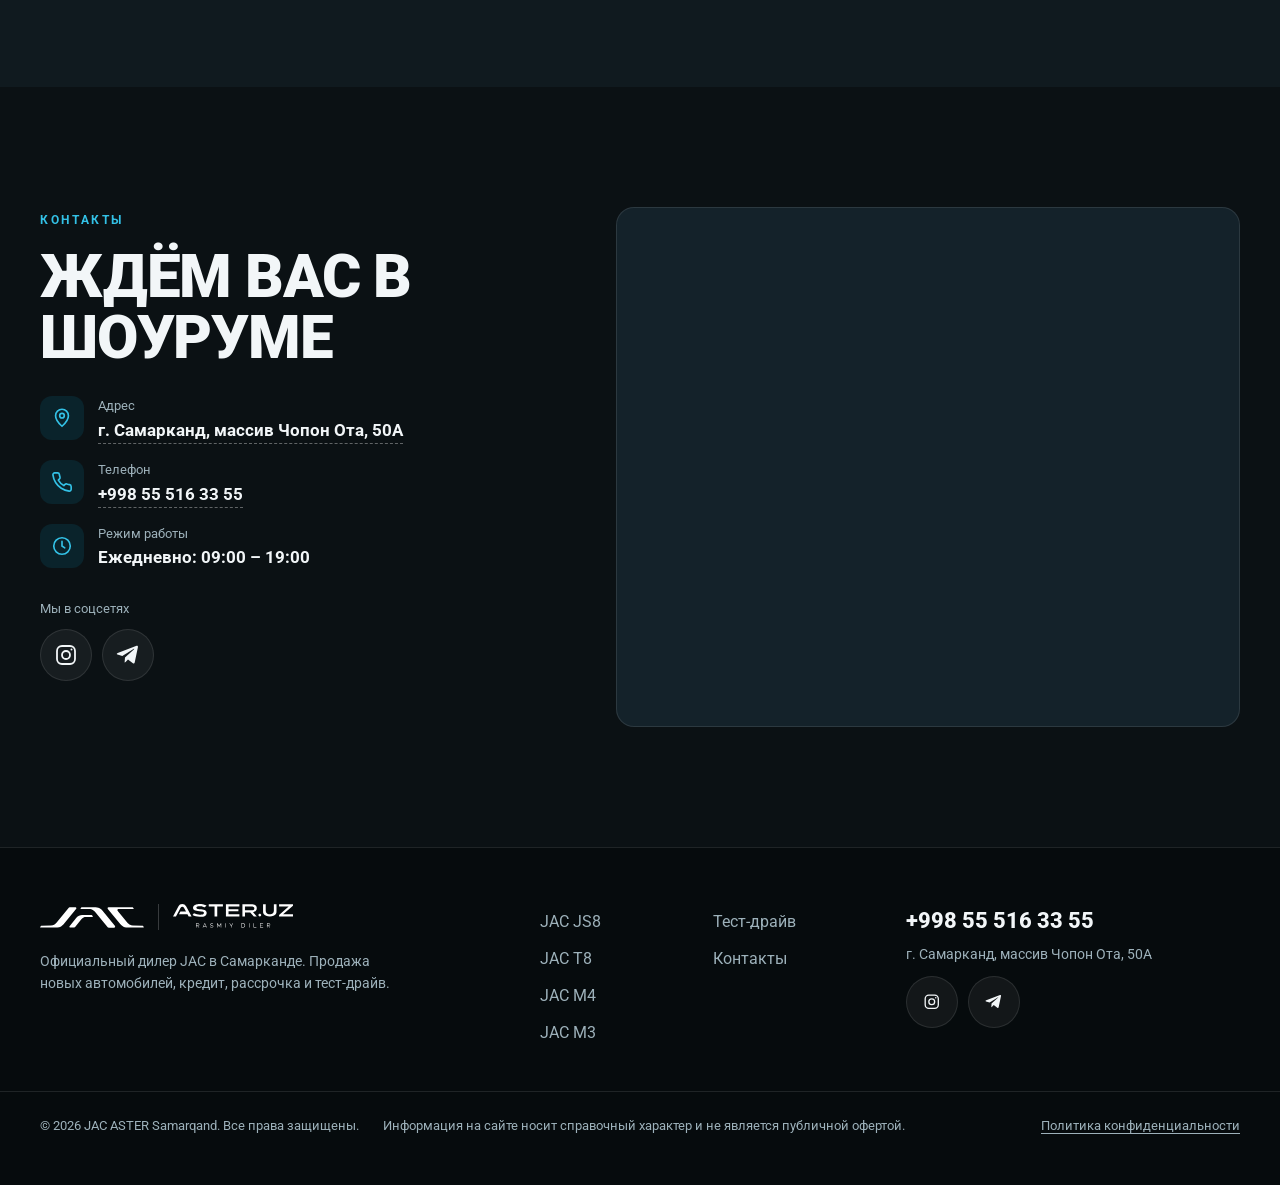
==== commit e80b71eb: "Форма заявки: только телефон (убраны имя и комментарий)" ====
--- a/index.html
+++ b/index.html
@@ -46,7 +46,7 @@
   <link rel="preload" as="image" href="assets/img/brand/home-hero-mobile.webp?v=3" media="(max-width: 800px)" fetchpriority="high">
   <link rel="preload" as="image" href="assets/img/brand/home-hero.webp?v=3" media="(min-width: 801px)" fetchpriority="high">
 
-  <link rel="stylesheet" href="assets/css/style.css?v=5">
+  <link rel="stylesheet" href="assets/css/style.css?v=6">
 
   <!-- Структурированные данные для Google / Яндекс: автосалон.
        ⚠️ Если поменяется телефон, адрес или часы — исправьте и здесь. -->
@@ -350,18 +350,9 @@
   <template id="leadFormTpl">
     <form class="lead-form" novalidate>
       <div class="field">
-        <input class="field__input" type="text" name="fio" autocomplete="name" maxlength="60" placeholder=" " required>
-        <label class="field__label" data-i18n="form.name">Ваше имя</label>
-        <small class="field__error" data-i18n="form.err.name">Введите имя (минимум 2 буквы)</small>
-      </div>
-      <div class="field">
         <input class="field__input" type="tel" name="phone" autocomplete="tel" inputmode="tel" placeholder=" " required>
         <label class="field__label" data-i18n="form.phone">Телефон</label>
         <small class="field__error" data-i18n="form.err.phone">Введите номер полностью: +998 (XX) XXX XX XX</small>
-      </div>
-      <div class="field">
-        <textarea class="field__input" name="comment" rows="2" maxlength="500" placeholder=" "></textarea>
-        <label class="field__label" data-i18n="form.comment">Комментарий</label>
       </div>
 
       <!-- Ловушка для спам-ботов: поле скрыто от людей -->
@@ -406,8 +397,8 @@
   </svg>
 
   <!-- ===================== СКРИПТЫ (порядок важен) ===================== -->
-  <script src="assets/js/config.js?v=5"></script>
-  <script src="assets/js/i18n.js?v=5"></script>
-  <script src="assets/js/main.js?v=5"></script>
+  <script src="assets/js/config.js?v=6"></script>
+  <script src="assets/js/i18n.js?v=6"></script>
+  <script src="assets/js/main.js?v=6"></script>
 </body>
 </html>
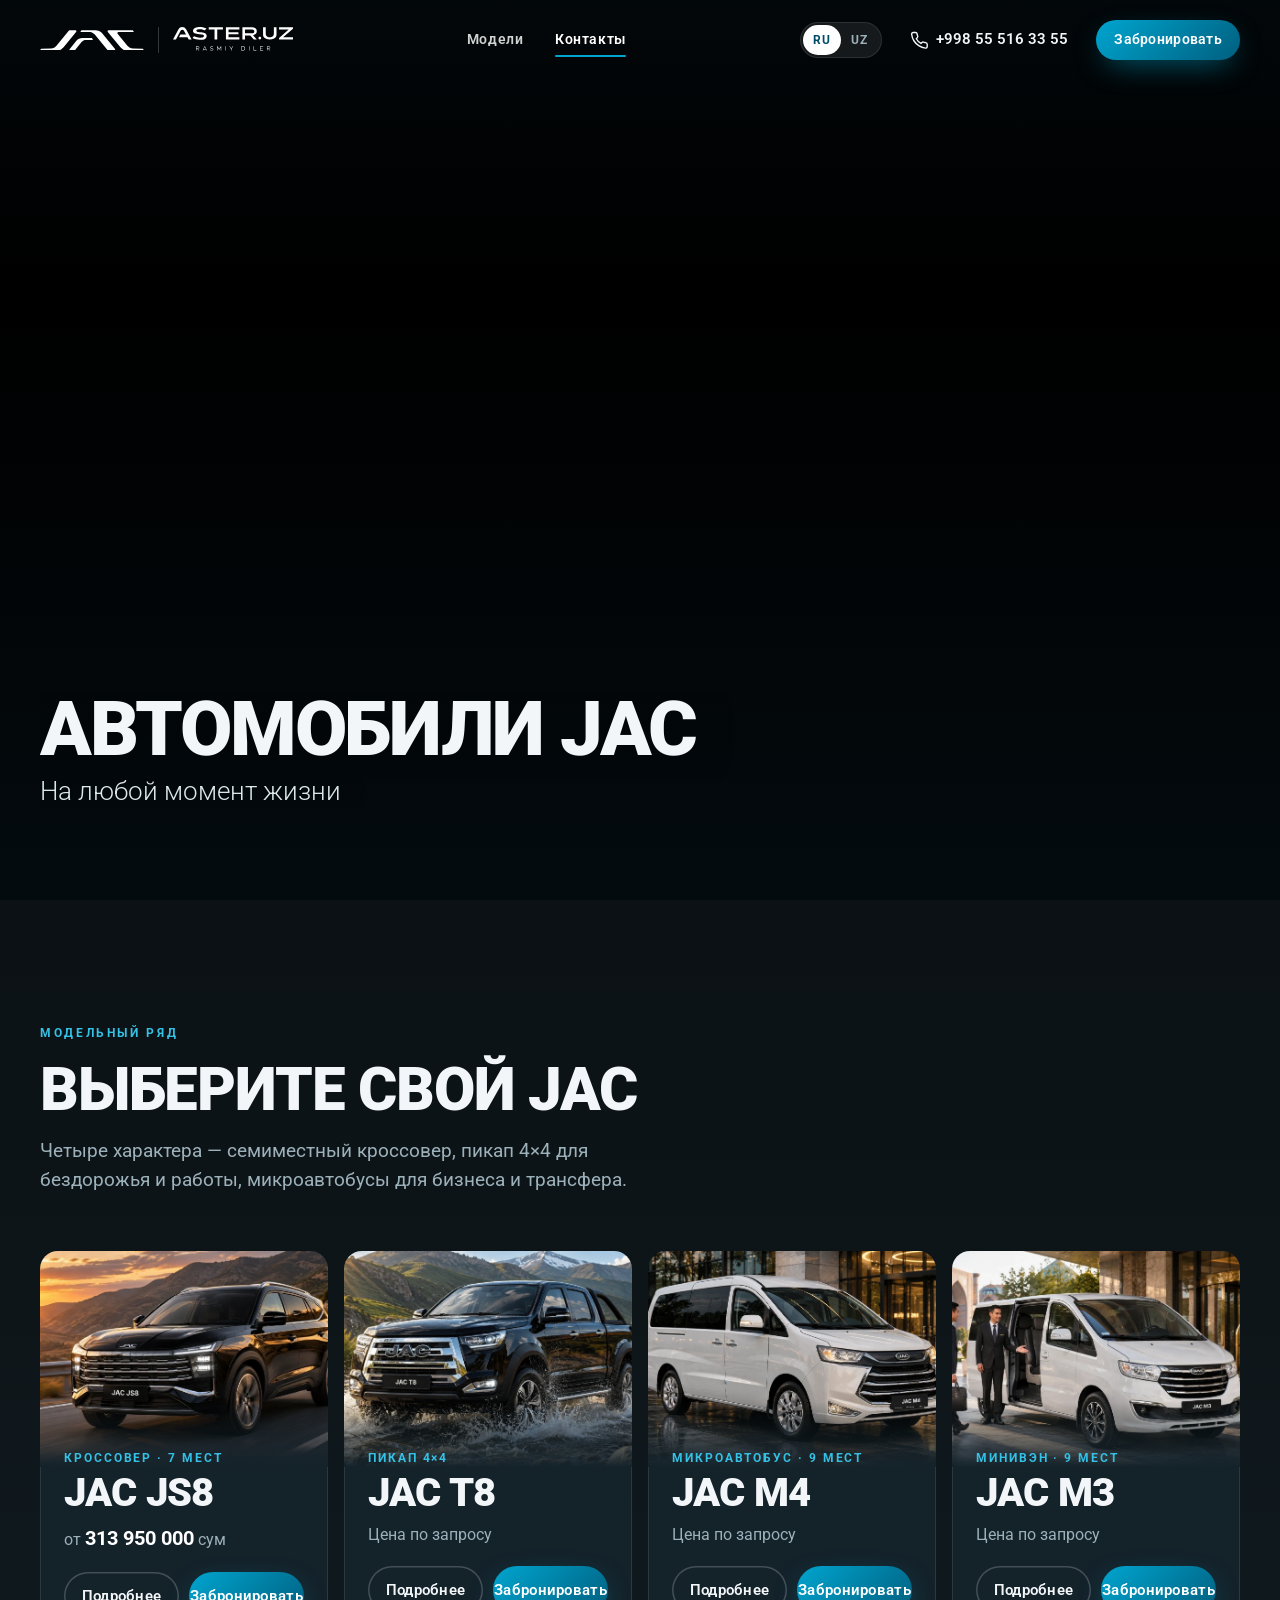
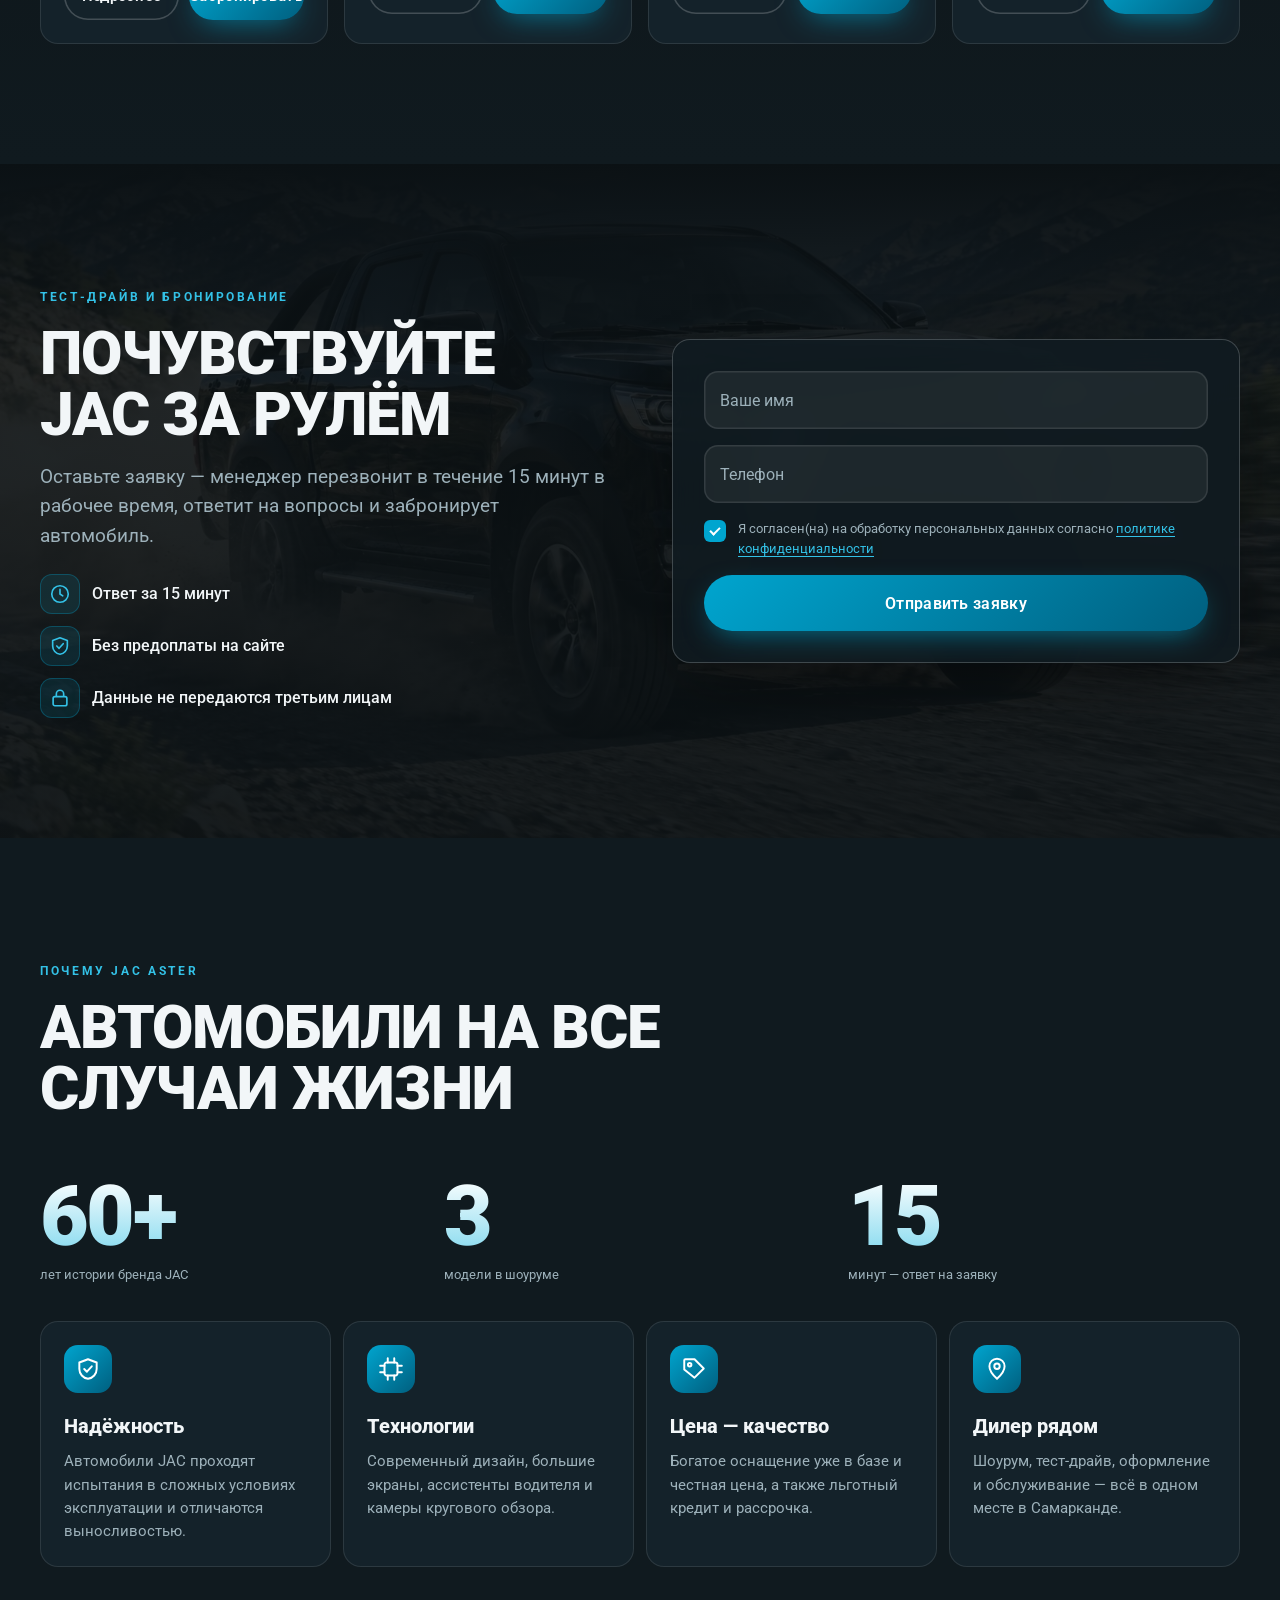
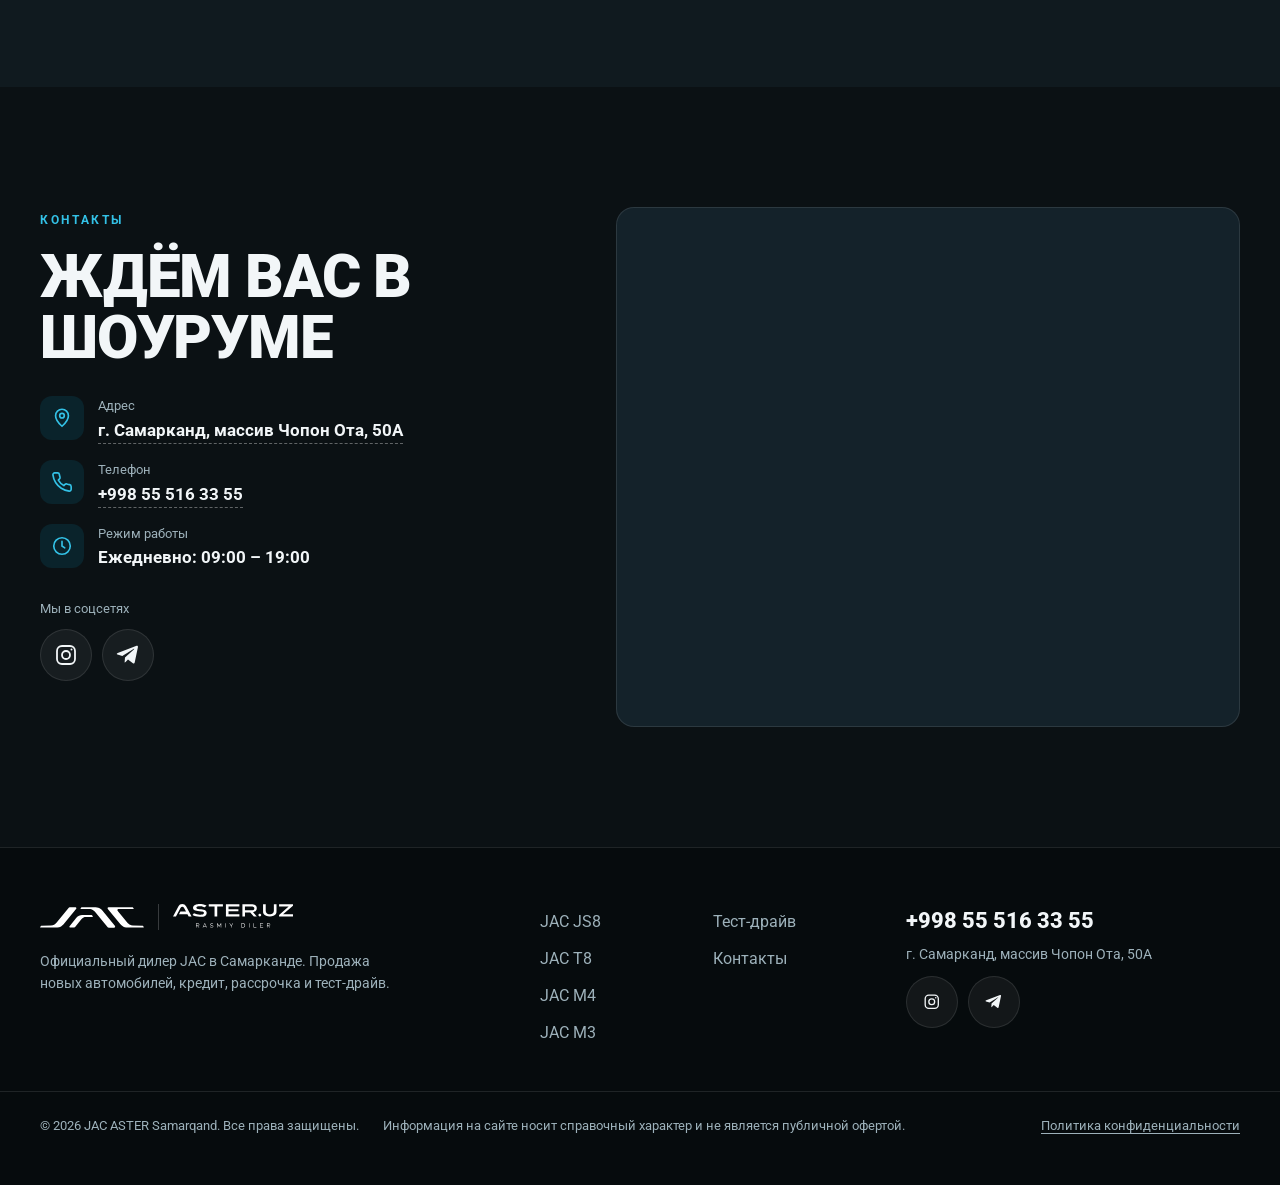
==== commit 99221c0c: "Форма заявки: возвращено поле «Имя» (без комментария)" ====
--- a/index.html
+++ b/index.html
@@ -46,7 +46,7 @@
   <link rel="preload" as="image" href="assets/img/brand/home-hero-mobile.webp?v=3" media="(max-width: 800px)" fetchpriority="high">
   <link rel="preload" as="image" href="assets/img/brand/home-hero.webp?v=3" media="(min-width: 801px)" fetchpriority="high">
 
-  <link rel="stylesheet" href="assets/css/style.css?v=6">
+  <link rel="stylesheet" href="assets/css/style.css?v=7">
 
   <!-- Структурированные данные для Google / Яндекс: автосалон.
        ⚠️ Если поменяется телефон, адрес или часы — исправьте и здесь. -->
@@ -350,6 +350,11 @@
   <template id="leadFormTpl">
     <form class="lead-form" novalidate>
       <div class="field">
+        <input class="field__input" type="text" name="fio" autocomplete="name" maxlength="60" placeholder=" " required>
+        <label class="field__label" data-i18n="form.name">Ваше имя</label>
+        <small class="field__error" data-i18n="form.err.name">Введите имя (минимум 2 буквы)</small>
+      </div>
+      <div class="field">
         <input class="field__input" type="tel" name="phone" autocomplete="tel" inputmode="tel" placeholder=" " required>
         <label class="field__label" data-i18n="form.phone">Телефон</label>
         <small class="field__error" data-i18n="form.err.phone">Введите номер полностью: +998 (XX) XXX XX XX</small>
@@ -397,8 +402,8 @@
   </svg>
 
   <!-- ===================== СКРИПТЫ (порядок важен) ===================== -->
-  <script src="assets/js/config.js?v=6"></script>
-  <script src="assets/js/i18n.js?v=6"></script>
-  <script src="assets/js/main.js?v=6"></script>
+  <script src="assets/js/config.js?v=7"></script>
+  <script src="assets/js/i18n.js?v=7"></script>
+  <script src="assets/js/main.js?v=7"></script>
 </body>
 </html>
